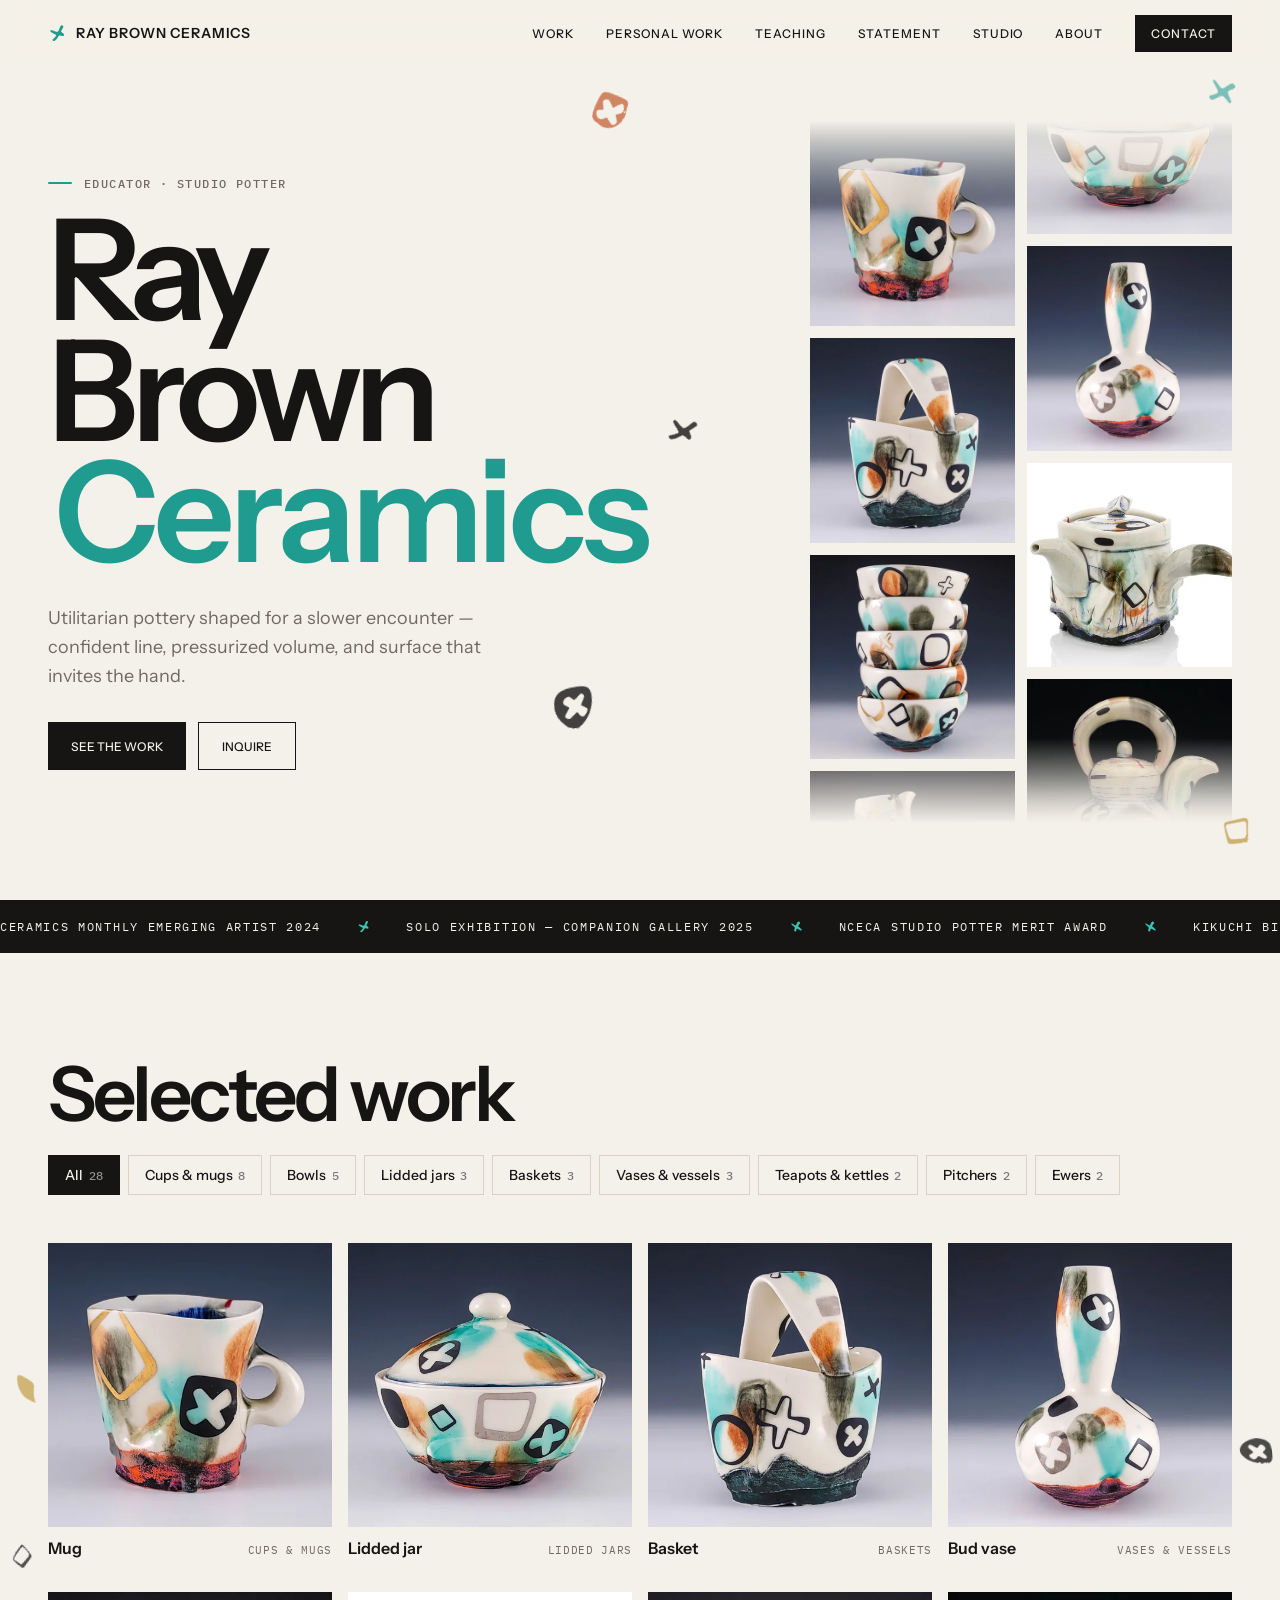
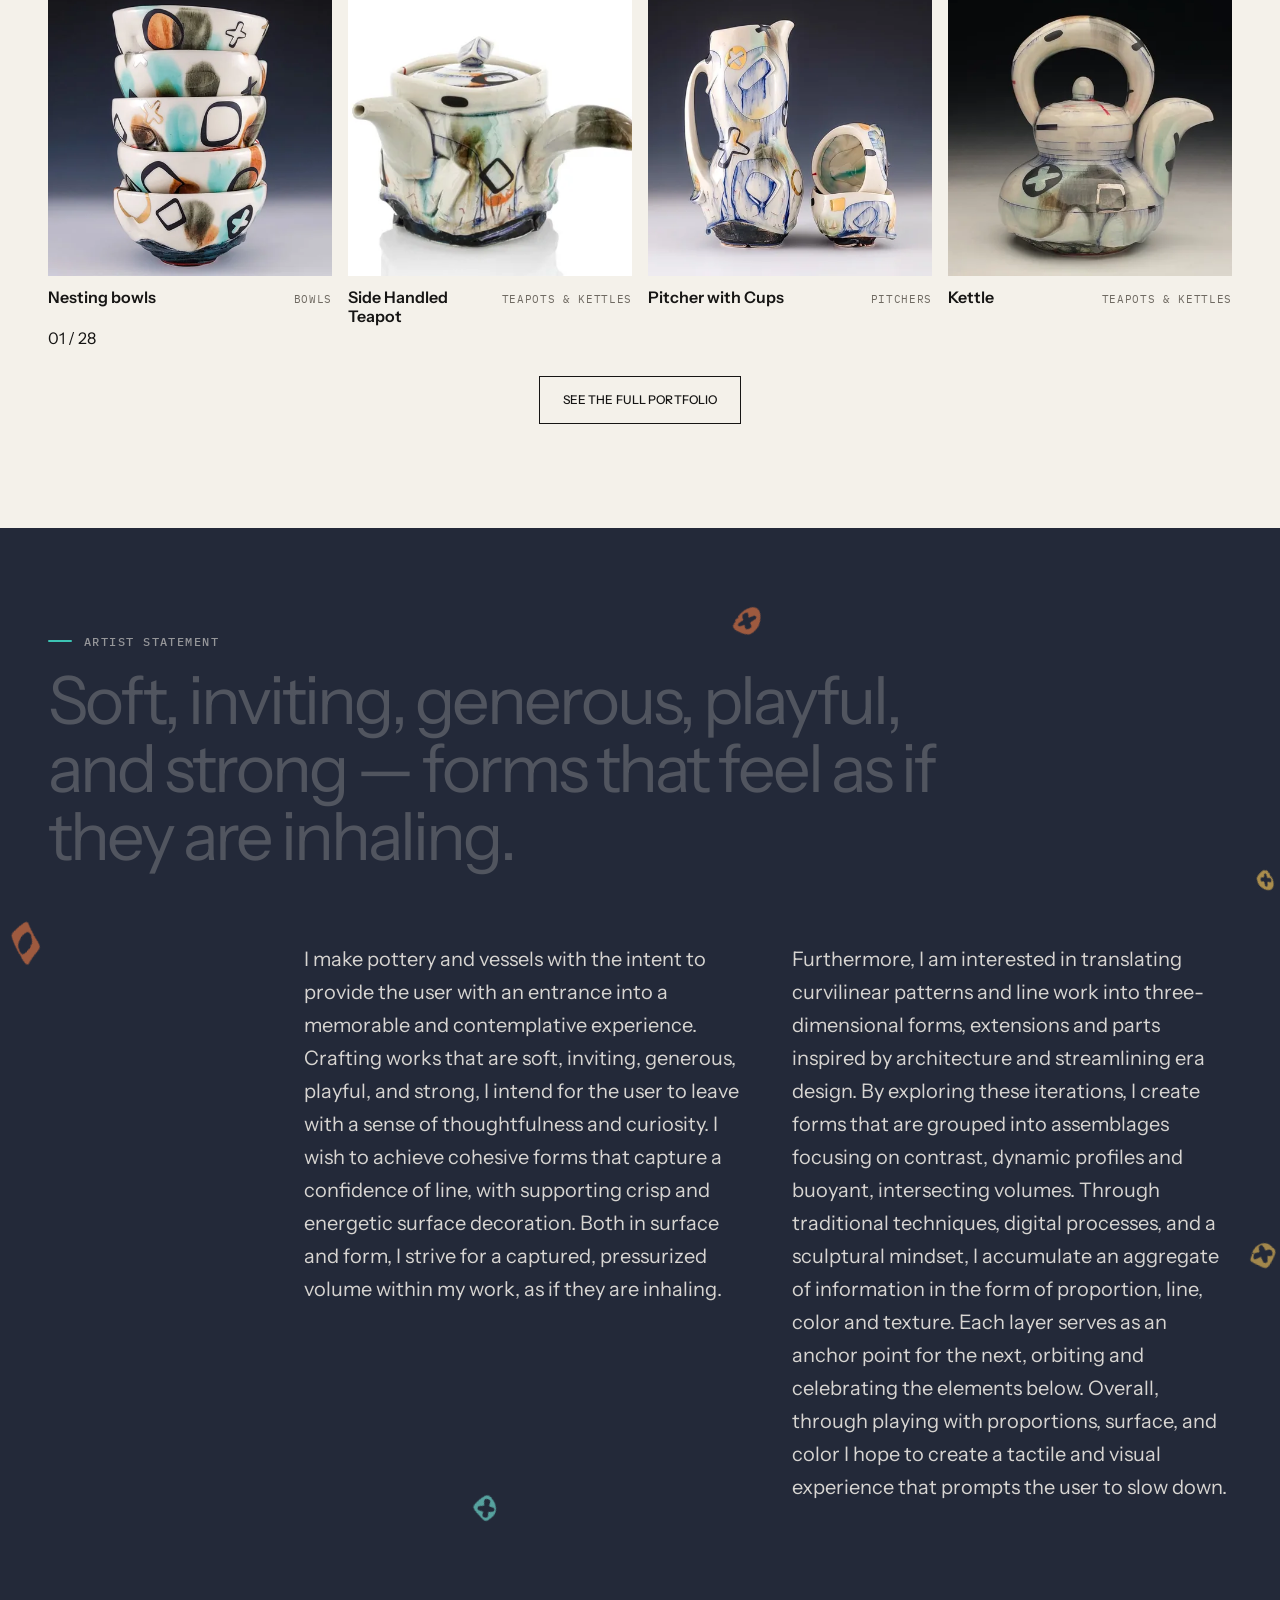
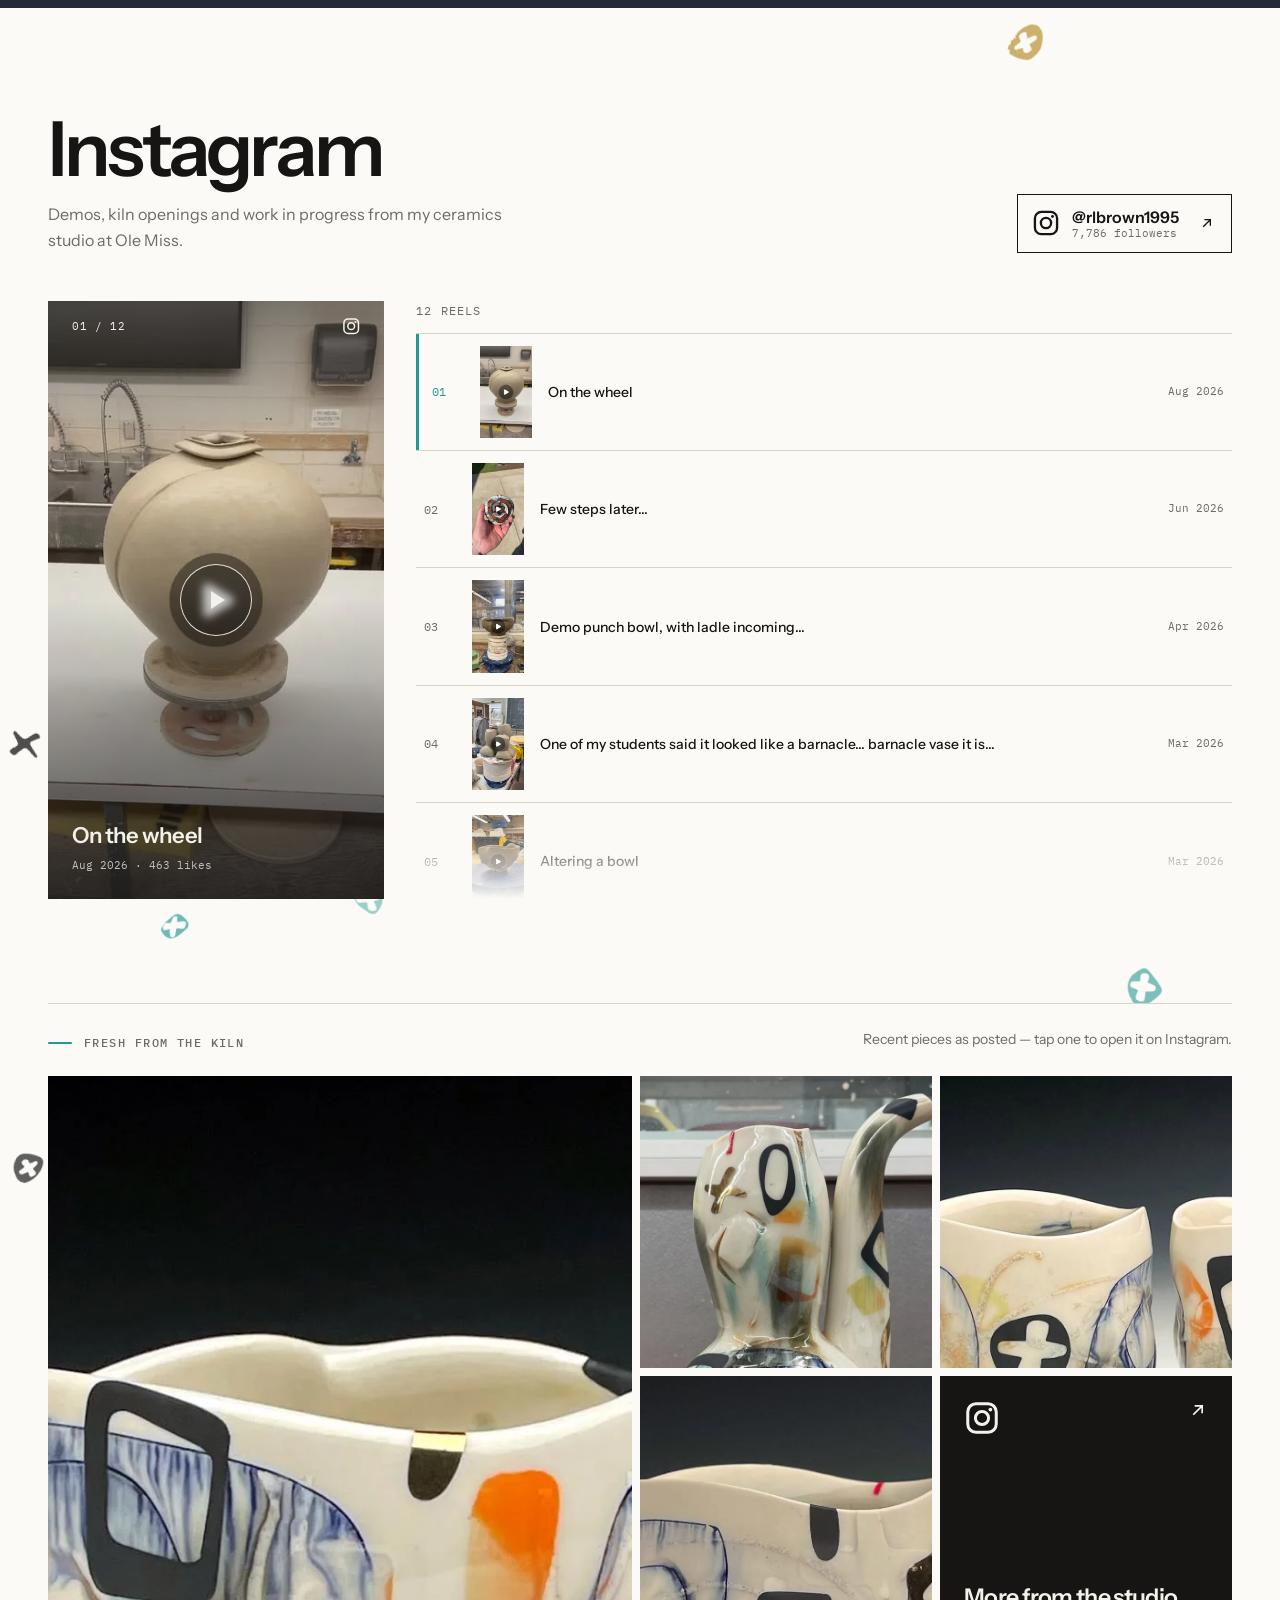
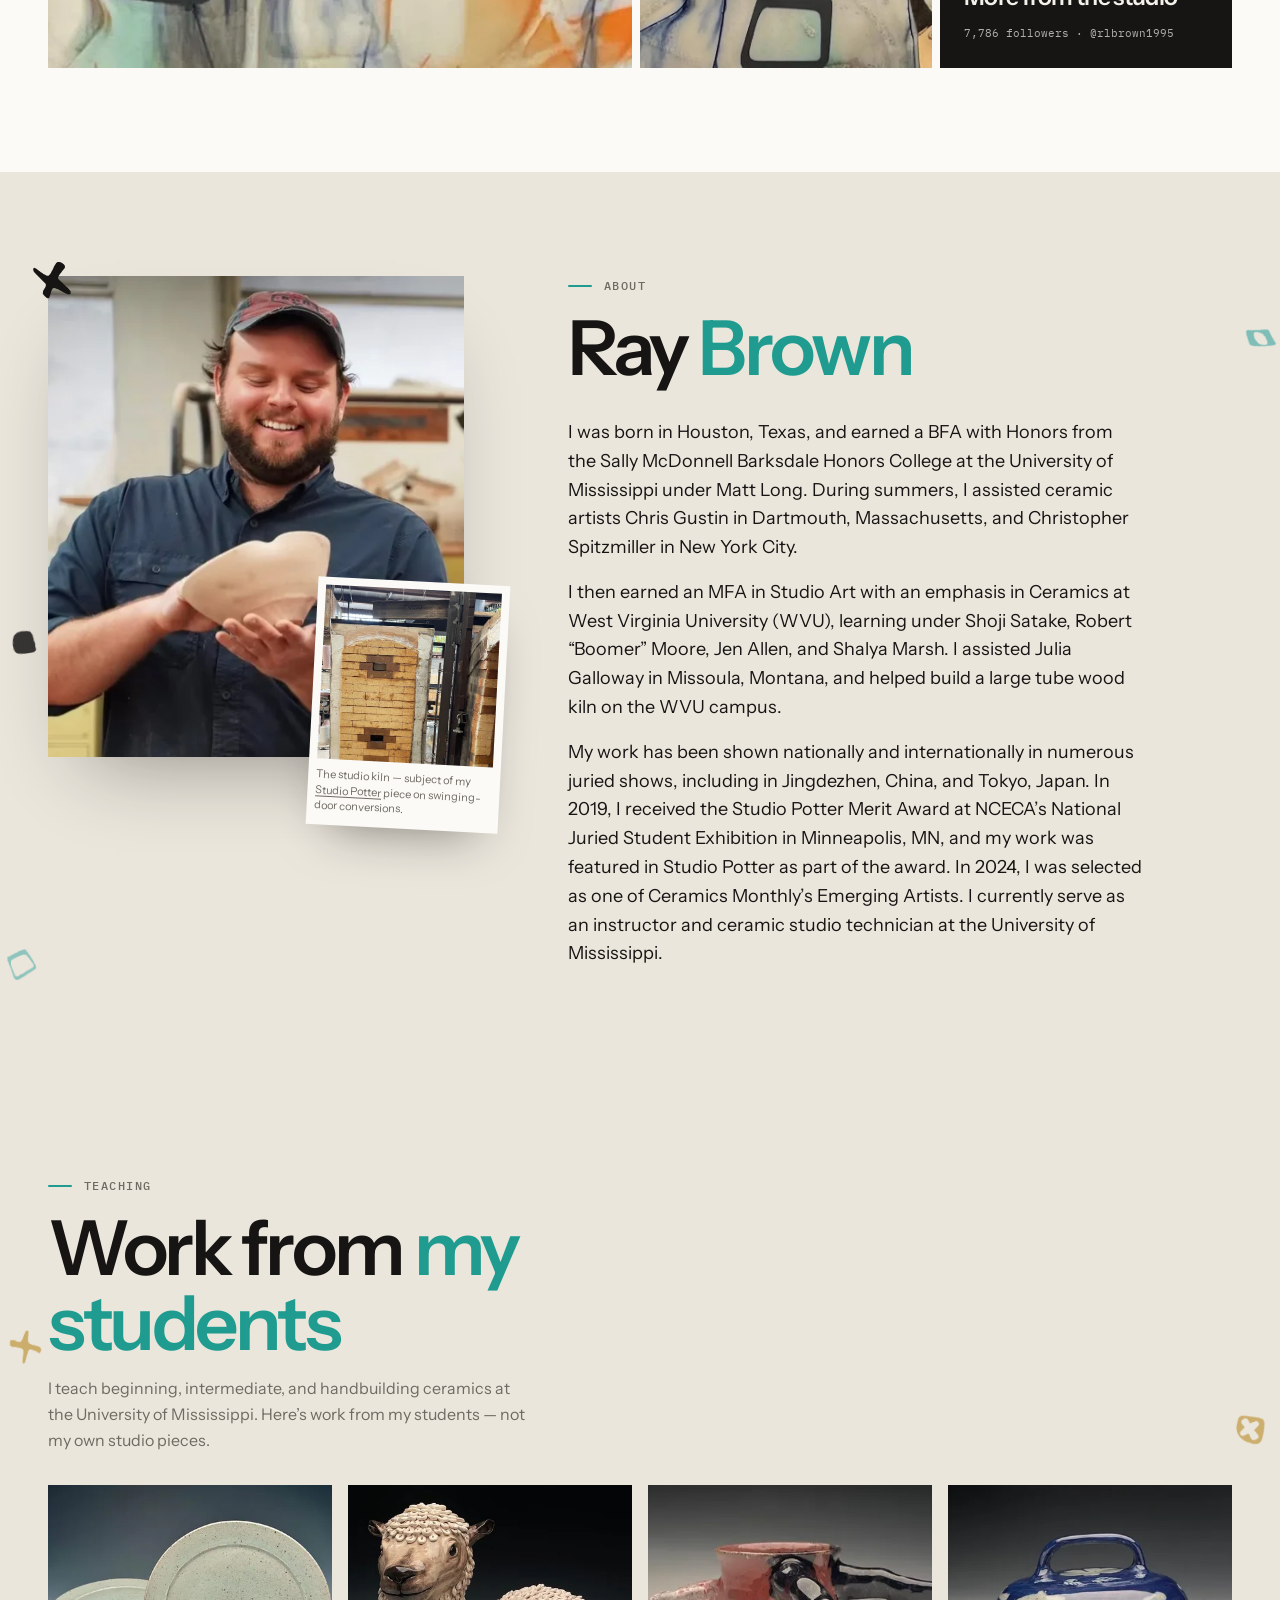
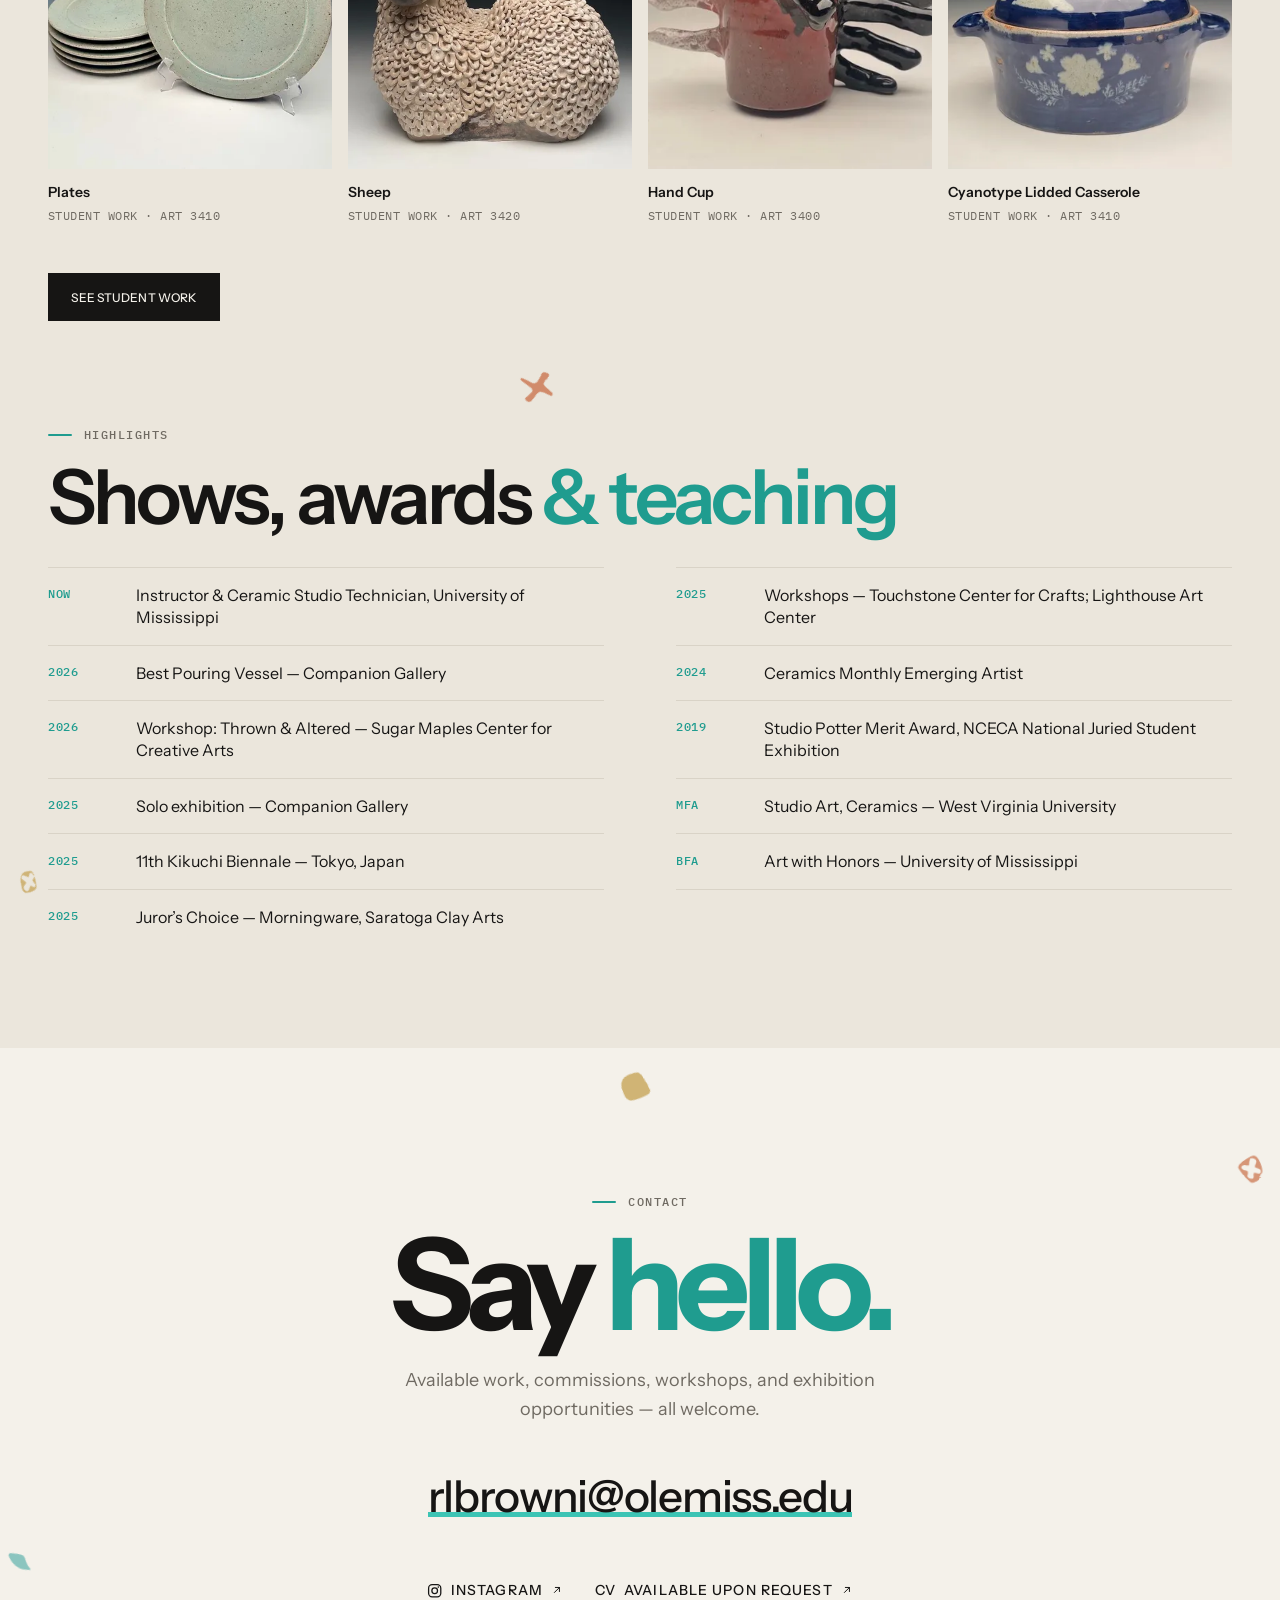
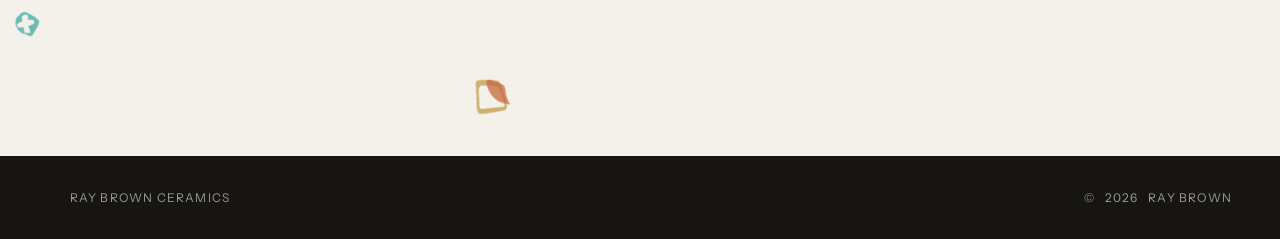
==== index.html @ 6e17afef "About: updated bio from Ray (first person)" ====
<!DOCTYPE html>
<html lang="en">
  <head>
    <meta charset="utf-8" />
    <meta name="viewport" content="width=device-width, initial-scale=1" />
    <title>Ray Brown Ceramics</title>
    <meta
      name="description"
      content="Utilitarian pottery from my studio — soft, inviting forms with confident line and energetic surface."
    />
    <link rel="canonical" href="https://www.raybrownceramics.com/" />
    <link rel="icon" href="favicon.ico" sizes="48x48" />
    <link rel="icon" href="assets/icons/favicon.svg" type="image/svg+xml" />
    <link rel="apple-touch-icon" href="assets/icons/apple-touch-icon.png" />
    <link rel="manifest" href="site.webmanifest" />
    <meta name="theme-color" content="#f4f1ea" />

    <!-- Link previews (iMessage, Slack, Facebook, LinkedIn, X) need absolute URLs. -->
    <meta property="og:type" content="website" />
    <meta property="og:site_name" content="Ray Brown Ceramics" />
    <meta property="og:title" content="Ray Brown Ceramics" />
    <meta
      property="og:description"
      content="Utilitarian pottery from my studio — confident line, pressurized volume, surface that invites the hand."
    />
    <meta property="og:url" content="https://www.raybrownceramics.com/" />
    <meta property="og:image" content="https://www.raybrownceramics.com/assets/social/og-image.jpg" />
    <meta property="og:image:width" content="1200" />
    <meta property="og:image:height" content="630" />
    <meta property="og:image:alt" content="In my studio beside three of my pots: a mug, a lidded jar and a bud vase" />
    <meta name="twitter:card" content="summary_large_image" />
    <meta name="twitter:image" content="https://www.raybrownceramics.com/assets/social/og-image.jpg" />
    <link rel="preconnect" href="https://fonts.googleapis.com" />
    <link rel="preconnect" href="https://fonts.gstatic.com" crossorigin />
    <link
      href="https://fonts.googleapis.com/css2?family=Instrument+Sans:wght@400;500;600;700&family=IBM+Plex+Mono:wght@400;500&display=swap"
      rel="stylesheet"
    />
    <script>
      // Hold the hero entrance until Instrument Sans is ready (max 1.2s), so the title
      // animates in once in its real font instead of swapping fonts mid-animation.
      (function () {
        var root = document.documentElement;
        root.classList.add("fonts-pending");
        var done = function () { root.classList.remove("fonts-pending"); };
        if (document.fonts && document.fonts.ready) document.fonts.ready.then(done);
        setTimeout(done, 1200);
      })();
    </script>
    <link rel="stylesheet" href="css/tokens.css" />
    <link rel="stylesheet" href="css/base.css" />
    <link rel="stylesheet" href="css/layout.css" />
    <link rel="stylesheet" href="css/hero.css" />
    <link rel="stylesheet" href="css/work.css" />
    <link rel="stylesheet" href="css/sections.css" />
    <link rel="stylesheet" href="css/studio.css" />
    <link rel="stylesheet" href="css/teaching.css" />
    <link rel="stylesheet" href="css/motion.css" />
    <link rel="stylesheet" href="css/mobile.css" />
  </head>
  <body>

    <svg width="0" height="0" class="sr-only" aria-hidden="true">
      <symbol id="icon-arrow-ne" viewBox="0 0 24 24">
        <path d="M7 17 17 7M9 7h8v8" fill="none" stroke="currentColor" stroke-width="2" stroke-linecap="square" />
      </symbol>
      <symbol id="icon-arrow-left" viewBox="0 0 24 24">
        <path d="M19 12H5m6-6-6 6 6 6" fill="none" stroke="currentColor" stroke-width="2" stroke-linecap="square" />
      </symbol>
      <symbol id="icon-arrow-right" viewBox="0 0 24 24">
        <path d="M5 12h14m-6-6 6 6-6 6" fill="none" stroke="currentColor" stroke-width="2" stroke-linecap="square" />
      </symbol>
      <symbol id="icon-close" viewBox="0 0 24 24">
        <path d="m6 6 12 12M18 6 6 18" fill="none" stroke="currentColor" stroke-width="2" stroke-linecap="square" />
      </symbol>
      <symbol id="ig-glyph" viewBox="0 0 24 24">
        <rect x="2.5" y="2.5" width="19" height="19" rx="5.5" fill="none" stroke="currentColor" stroke-width="2" />
        <circle cx="12" cy="12" r="4.4" fill="none" stroke="currentColor" stroke-width="2" />
        <circle cx="17.6" cy="6.4" r="1.25" fill="currentColor" />
      </symbol>
    </svg>

    <header class="site-header">
      <a class="brand" href="#top">
        <svg class="mark" aria-hidden="true"><use href="assets/marks/marks.svg#rb-cross-1" /></svg>
        Ray Brown Ceramics
      </a>
      <button
        class="nav-toggle"
        type="button"
        aria-expanded="false"
        aria-controls="site-nav"
        aria-label="Open menu"
      >
        <span class="nav-toggle-bars" aria-hidden="true"></span>
      </button>
      <nav class="site-nav" id="site-nav" aria-label="Primary">
        <a href="#work">Work</a>
        <a href="personal-work.html">Personal Work</a>
        <a href="student-work.html">Teaching</a>
        <a href="#statement">Statement</a>
        <a href="#studio">Studio</a>
        <a href="#about">About</a>
        <a class="nav-cta" href="#contact">Contact</a>
      </nav>
    </header>

    <main id="top">
      <section class="hero has-field" aria-label="Introduction">
        <div class="hero-marks" aria-hidden="true">
          <svg class="mark" style="color: var(--glaze-orange); --x: 46%; --y: 10%; --r: 14deg; --s: 2.6rem; --d: 0.5"><use href="assets/marks/marks.svg#rb-badge-3" /></svg>
          <svg class="mark" style="color: var(--color-ink); --x: 43%; --y: 76%; --r: -10deg; --s: 3rem; --d: 0.35"><use href="assets/marks/marks.svg#rb-badge-1" /></svg>
          <svg class="mark" style="color: var(--glaze-teal); --x: 94%; --y: 8%; --r: -18deg; --s: 2.4rem; --d: 0.6"><use href="assets/marks/marks.svg#rb-cross-3" /></svg>
          <svg class="mark" style="color: var(--glaze-gold); --x: 95%; --y: 90%; --r: 22deg; --s: 2.6rem; --d: 0.3"><use href="assets/marks/marks.svg#rb-open-square-2" /></svg>
          <svg class="mark" style="color: var(--color-ink); --x: 52%; --y: 46%; --r: 30deg; --s: 2rem; --d: 0.45"><use href="assets/marks/marks.svg#rb-cross-1" /></svg>
        </div>

        <div class="hero-inner">
          <div class="hero-copy">
            <p class="kicker hero-kicker">Educator &middot; Studio potter</p>
            <h1 class="hero-title">
              <span class="hero-title-line"><span>Ray Brown</span></span>
              <span class="hero-title-line"><em>Ceramics</em></span>
            </h1>
            <p class="hero-lede">
              Utilitarian pottery shaped for a slower encounter — confident line,
              pressurized volume, and surface that invites the hand.
            </p>
            <div class="hero-actions">
              <a class="btn btn-solid" href="#work">See the work</a>
              <a class="btn btn-line" href="#contact">Inquire</a>
            </div>
          </div>

          <div class="hero-wall" aria-label="Selected pieces" data-hero-wall>
            <div class="hero-col"><div class="hero-col-track"></div></div>
            <div class="hero-col hero-col--reverse"><div class="hero-col-track"></div></div>
          </div>
        </div>
      </section>

      <div class="ticker" aria-hidden="true">
        <div class="ticker-track">
          <span>Ceramics Monthly Emerging Artist 2024</span>
          <svg class="mark"><use href="assets/marks/marks.svg#rb-cross-1" /></svg>
          <span>Solo exhibition — Companion Gallery 2025</span>
          <svg class="mark"><use href="assets/marks/marks.svg#rb-cross-2" /></svg>
          <span>NCECA Studio Potter Merit Award</span>
          <svg class="mark"><use href="assets/marks/marks.svg#rb-cross-2" /></svg>
          <span>Kikuchi Biennale, Tokyo</span>
          <svg class="mark"><use href="assets/marks/marks.svg#rb-open-square-1" /></svg>
          <span>University of Mississippi</span>
          <svg class="mark"><use href="assets/marks/marks.svg#rb-cross-1" /></svg>
        </div>
      </div>

      <section class="section work" id="work" data-marks="8">
        <div class="section-inner">
          <div class="section-head">
            <div>
              <h2 class="section-title reveal">Selected work</h2>
            </div>
            <div class="filters reveal" role="group" aria-label="Filter work by form" data-filters></div>
          </div>
          <ul class="work-grid" data-work-grid></ul>
          <div class="work-progress" aria-hidden="true">
            <span class="work-progress-count" data-work-count>01 / 21</span>
            <span class="work-progress-bar"><span data-work-bar></span></span>
          </div>
          <div class="work-more">
            <button class="btn btn-line" type="button" data-work-more>Show all work</button>
          </div>
          <p class="work-portfolio-cta reveal">
            <a class="btn btn-line" href="personal-work.html">See the full portfolio</a>
          </p>
        </div>
      </section>

      <section class="section statement" id="statement" data-marks="7" data-marks-tone="dark">
        <div class="section-inner">
          <p class="kicker reveal">Artist statement</p>
          <blockquote class="statement-quote reveal">
            <p>
              Soft, inviting, generous, playful, and strong — forms that feel as if they
              are <em>inhaling.</em>
            </p>
          </blockquote>
          <div class="statement-body reveal">
            <p>
              I make pottery and vessels with the intent to provide the user with an
              entrance into a memorable and contemplative experience. Crafting works that
              are soft, inviting, generous, playful, and strong, I intend for the user to
              leave with a sense of thoughtfulness and curiosity. I wish to achieve
              cohesive forms that capture a confidence of line, with supporting crisp and
              energetic surface decoration. Both in surface and form, I strive for a
              captured, pressurized volume within my work, as if they are inhaling.
            </p>
            <p>
              Furthermore, I am interested in translating curvilinear patterns and line
              work into three-dimensional forms, extensions and parts inspired by
              architecture and streamlining era design. By exploring these iterations, I
              create forms that are grouped into assemblages focusing on contrast, dynamic
              profiles and buoyant, intersecting volumes. Through traditional techniques,
              digital processes, and a sculptural mindset, I accumulate an aggregate of
              information in the form of proportion, line, color and texture. Each layer
              serves as an anchor point for the next, orbiting and celebrating the
              elements below. Overall, through playing with proportions, surface, and
              color I hope to create a tactile and visual experience that prompts the user
              to slow down.
            </p>
          </div>
        </div>
      </section>

      <section class="section studio" id="studio" data-marks="6">
        <div class="section-inner">
          <div class="section-head">
            <div>
              <h2 class="section-title reveal">Instagram</h2>
              <p class="section-lede reveal">
                Demos, kiln openings and work in progress from my ceramics studio at
                Ole Miss.
              </p>
            </div>
            <a
              class="ig-follow reveal"
              href="https://www.instagram.com/rlbrown1995/"
              target="_blank"
              rel="noopener noreferrer"
            >
              <svg class="ig-glyph" aria-hidden="true"><use href="#ig-glyph" /></svg>
              <span class="ig-follow-text">
                <strong>@rlbrown1995</strong>
                <span data-ig-followers>Follow on Instagram</span>
              </span>
              <span class="ig-follow-arrow"><svg class="icon" aria-hidden="true"><use href="#icon-arrow-ne" /></svg></span>
            </a>
          </div>

          <div class="reels reveal" data-reels>
            <button class="reel-feature" type="button" data-reel-feature></button>
            <div class="reel-list-wrap">
              <p class="reel-list-label"><span data-reel-count></span> reels</p>
              <ol class="reel-list" data-reel-list></ol>
            </div>
          </div>
        </div>
      </section>

      <section class="section kiln-page" id="kiln" aria-label="Fresh from the kiln" data-marks="3">
        <div class="section-inner">
          <div class="kiln">
            <div class="kiln-head">
              <p class="kicker reveal">Fresh from the kiln</p>
              <p class="kiln-note reveal">Recent pieces as posted — tap one to open it on Instagram.</p>
            </div>
            <div class="kiln-mosaic reveal" data-kiln></div>
          </div>
        </div>
      </section>

      <section class="section about" id="about" data-marks="5">
        <div class="section-inner about-grid">
          <div class="about-media reveal">
            <figure class="about-portrait">
              <img
                src="assets/img/ray-portrait-800.webp"
                srcset="assets/img/ray-portrait-480.webp 480w, assets/img/ray-portrait-800.webp 800w, assets/img/ray-portrait-941.webp 941w"
                sizes="(min-width: 960px) 26rem, 90vw"
                width="941"
                height="1088"
                alt="Me smiling in the studio, holding a freshly thrown bowl"
                loading="lazy"
              />
            </figure>
            <figure class="about-inset">
              <img
                src="assets/img/studio-kiln-480.webp"
                srcset="assets/img/studio-kiln-480.webp 480w, assets/img/studio-kiln-800.webp 800w"
                sizes="12rem"
                width="850"
                height="842"
                alt="Hard-brick kiln in the university studio"
                loading="lazy"
              />
              <figcaption>The studio kiln — subject of my <a href="https://studiopotter.org/node/1950" target="_blank" rel="noopener noreferrer">Studio Potter</a> piece on swinging-door conversions.</figcaption>
            </figure>
            <svg class="mark mark--ink about-mark" aria-hidden="true"><use href="assets/marks/marks.svg#rb-cross-2" /></svg>
          </div>
          <div class="about-body">
            <p class="kicker reveal">About</p>
            <h2 class="section-title reveal">Ray <em>Brown</em></h2>
            <div class="about-bio reveal">
              <p>
                I was born in Houston, Texas, and earned a BFA with Honors from the Sally
                McDonnell Barksdale Honors College at the University of Mississippi under
                Matt Long. During summers, I assisted ceramic artists Chris Gustin in
                Dartmouth, Massachusetts, and Christopher Spitzmiller in New York City.
              </p>
              <p>
                I then earned an MFA in Studio Art with an emphasis in Ceramics at West
                Virginia University (WVU), learning under Shoji Satake, Robert &ldquo;Boomer&rdquo;
                Moore, Jen Allen, and Shalya Marsh. I assisted Julia Galloway in Missoula,
                Montana, and helped build a large tube wood kiln on the WVU campus.
              </p>
              <p>
                My work has been shown nationally and internationally in numerous juried
                shows, including in Jingdezhen, China, and Tokyo, Japan. In 2019, I received
                the Studio Potter Merit Award at NCECA&rsquo;s National Juried Student
                Exhibition in Minneapolis, MN, and my work was featured in Studio Potter as
                part of the award. In 2024, I was selected as one of Ceramics Monthly&rsquo;s
                Emerging Artists. I currently serve as an instructor and ceramic studio
                technician at the University of Mississippi.
              </p>
            </div>
          </div>
        </div>
      </section>

      <section class="section teaching-preview" id="teaching" aria-label="Teaching — student work from my classes" data-marks="4">
        <div class="section-inner">
          <div class="teaching-preview-head reveal">
            <p class="kicker">Teaching</p>
            <h2 class="section-title">Work from <em>my students</em></h2>
            <p class="section-lede">
              I teach beginning, intermediate, and handbuilding ceramics at the University
              of Mississippi. Here’s work from my students — not my own studio pieces.
            </p>
          </div>
          <ul class="teaching-strip" data-teaching-strip></ul>
          <p class="teaching-preview-cta reveal">
            <a class="btn btn-solid" href="student-work.html">See student work</a>
          </p>
        </div>
      </section>

      <section class="section highlights" id="highlights" aria-label="Highlights" data-marks="4">
        <div class="section-inner">
          <p class="kicker reveal">Highlights</p>
          <h2 class="section-title reveal">Shows, awards <em>&amp; teaching</em></h2>
          <ol class="cv reveal" aria-label="Selected highlights">
            <li><span class="cv-year">Now</span><span>Instructor &amp; Ceramic Studio Technician, University of Mississippi</span></li>
            <li><span class="cv-year">2026</span><span>Best Pouring Vessel — Companion Gallery</span></li>
            <li><span class="cv-year">2026</span><span>Workshop: Thrown &amp; Altered — Sugar Maples Center for Creative Arts</span></li>
            <li><span class="cv-year">2025</span><span>Solo exhibition — Companion Gallery</span></li>
            <li><span class="cv-year">2025</span><span>11th Kikuchi Biennale — Tokyo, Japan</span></li>
            <li><span class="cv-year">2025</span><span>Juror&rsquo;s Choice — Morningware, Saratoga Clay Arts</span></li>
            <li><span class="cv-year">2025</span><span>Workshops — Touchstone Center for Crafts; Lighthouse Art Center</span></li>
            <li><span class="cv-year">2024</span><span>Ceramics Monthly Emerging Artist</span></li>
            <li><span class="cv-year">2019</span><span>Studio Potter Merit Award, NCECA National Juried Student Exhibition</span></li>
            <li><span class="cv-year">MFA</span><span>Studio Art, Ceramics — West Virginia University</span></li>
            <li><span class="cv-year">BFA</span><span>Art with Honors — University of Mississippi</span></li>
          </ol>
        </div>
      </section>

      <section class="section contact" id="contact" data-marks="8">
        <div class="section-inner">
          <p class="kicker reveal">Contact</p>
          <h2 class="contact-title reveal">Say <em>hello.</em></h2>
          <p class="contact-copy reveal">
            Available work, commissions, workshops, and exhibition opportunities —
            all welcome.
          </p>
          <a class="contact-email reveal" href="mailto:rlbrowni@olemiss.edu">rlbrowni@olemiss.edu</a>
          <div class="contact-links reveal">
            <a href="https://www.instagram.com/rlbrown1995/" target="_blank" rel="noopener noreferrer"><svg class="ig-glyph" aria-hidden="true"><use href="#ig-glyph" /></svg>Instagram<svg class="icon" aria-hidden="true"><use href="#icon-arrow-ne" /></svg></a>
            <a class="contact-link" href="mailto:rlbrowni@olemiss.edu?subject=CV%20request"><span>CV</span> Available upon request<svg class="icon" aria-hidden="true"><use href="#icon-arrow-ne" /></svg></a>
          </div>
        </div>
      </section>
    </main>
    <footer class="site-footer">
      <p>
        <svg class="mark mark--teal" aria-hidden="true"><use href="assets/marks/marks.svg#rb-cross-1" /></svg>
        Ray Brown Ceramics
      </p>
      <p>&copy; <span id="year"></span> Ray Brown</p>
    </footer>

    <dialog class="lightbox" data-lightbox aria-label="Piece detail">
      <div class="lightbox-frame">
        <div class="lightbox-media" data-lightbox-media>
          <img data-lightbox-img alt="" />
          <button class="lightbox-btn lightbox-prev" type="button" data-lightbox-prev aria-label="Previous piece"><svg class="icon" aria-hidden="true"><use href="#icon-arrow-left" /></svg></button>
          <button class="lightbox-btn lightbox-next" type="button" data-lightbox-next aria-label="Next piece"><svg class="icon" aria-hidden="true"><use href="#icon-arrow-right" /></svg></button>
        </div>
        <div class="lightbox-info">
          <p class="kicker" data-lightbox-count></p>
          <h3 class="lightbox-title" data-lightbox-title></h3>
          <p class="lightbox-note" data-lightbox-note></p>
          <a class="btn btn-line" data-lightbox-inquire href="#">Inquire about this piece</a>
        </div>
        <button class="lightbox-btn lightbox-close" type="button" data-lightbox-close aria-label="Close"><svg class="icon" aria-hidden="true"><use href="#icon-close" /></svg></button>
      </div>
    </dialog>

    <dialog class="lightbox reel-dialog" data-reel-dialog aria-label="Instagram reel">
      <div class="reel-dialog-body" data-reel-body></div>
      <button class="lightbox-btn lightbox-close" type="button" data-reel-close aria-label="Close"><svg class="icon" aria-hidden="true"><use href="#icon-close" /></svg></button>
    </dialog>

    <script>
      document.getElementById("year").textContent = String(new Date().getFullYear());
    </script>
    <script type="module" src="js/main.js"></script>
  </body>
</html>
---- css/tokens.css ----
:root {
  /* Porcelain ground + glaze accents sampled from the work */
  --color-cream: #f4f1ea;
  --color-cream-deep: #ebe6dc;
  --color-paper: #fbfaf7;
  --color-stone: #d9d3c7;
  --color-ink: #161514;
  --color-muted: #6f6a62;
  --color-navy: #232939;
  --color-navy-deep: #191d29;
  --color-teal: #1f9c8f;
  --color-teal-bright: #3cc4b4;
  --color-orange: #e0743a;
  --color-ochre: #e3b23c;
  --color-gold: #b8913a;
  --color-accent: var(--color-teal);

  /* Glaze colours sampled from the traced marks */
  --glaze-black: #27252c;
  --glaze-gold: #c4a050;
  --glaze-teal: #5db2ac;
  --glaze-orange: #c76a41;

  /* Studio backdrop from the product photography */
  --backdrop: linear-gradient(180deg, #232939 0%, #5c6277 45%, #a8aab9 72%, #d6d4df 100%);

  --font-sans: "Instrument Sans", "Helvetica Neue", Arial, sans-serif;
  --font-serif: var(--font-sans);
  --font-mono: "IBM Plex Mono", ui-monospace, Menlo, monospace;

  --space-1: 0.25rem;
  --space-2: 0.5rem;
  --space-3: 0.75rem;
  --space-4: 1rem;
  --space-5: 1.5rem;
  --space-6: 2rem;
  --space-7: 3rem;
  --space-8: 4.5rem;
  --space-9: 6.5rem;
  --space-10: 9rem;

  --text-xs: 0.75rem;
  --text-sm: 0.875rem;
  --text-base: 1rem;
  --text-md: 1.125rem;
  --text-lg: 1.375rem;
  --text-xl: clamp(1.6rem, 3vw, 2.1rem);
  --text-2xl: clamp(2.6rem, 6.5vw, 4.75rem);
  --text-hero: clamp(3.6rem, 11vw, 9.5rem);

  --gutter: clamp(1rem, 4vw, 3rem);
  --nav-height: 3.5rem;
  --content-max: 82rem;
  --measure: 36rem;
  --radius: 0px;
  --ease-out: cubic-bezier(0.16, 1, 0.3, 1);
  --duration: 900ms;
}

@media (min-width: 768px) {
  :root {
    --nav-height: 4.25rem;
  }
}
---- css/base.css ----
*,
*::before,
*::after {
  box-sizing: border-box;
}

/* Beat component display rules (e.g. .btn { display: flex }) */
[hidden] {
  display: none !important;
}

html {
  scroll-behavior: smooth;
  scroll-padding-top: var(--nav-height);
  -webkit-text-size-adjust: 100%;
}

@media (prefers-reduced-motion: reduce) {
  html {
    scroll-behavior: auto;
  }
}

body {
  margin: 0;
  min-height: 100vh;
  font-family: var(--font-sans);
  font-size: var(--text-base);
  line-height: 1.6;
  color: var(--color-ink);
  background: var(--color-cream);
  text-rendering: optimizeLegibility;
  -webkit-font-smoothing: antialiased;
  overflow-x: hidden;
}

img {
  display: block;
  max-width: 100%;
  height: auto;
}

a {
  color: inherit;
  text-decoration-thickness: 1px;
  text-underline-offset: 0.22em;
}

button {
  font: inherit;
  color: inherit;
  background: none;
  border: none;
  cursor: pointer;
  padding: 0;
}

h1,
h2,
h3,
p,
blockquote,
figure {
  margin: 0;
  font-weight: 400;
}

em {
  font-style: normal;
}

::selection {
  background: var(--color-teal-bright);
  color: var(--color-ink);
}

:focus-visible {
  outline: 2px solid var(--color-teal);
  outline-offset: 3px;
}

.sr-only {
  position: absolute;
  width: 1px;
  height: 1px;
  padding: 0;
  margin: -1px;
  overflow: hidden;
  clip: rect(0, 0, 0, 0);
  white-space: nowrap;
  border: 0;
}

/* Marks traced from Ray's own underglaze decoration (assets/marks/marks.svg) */
.mark {
  width: 1em;
  height: 1em;
  fill: currentColor;
  flex-shrink: 0;
  overflow: visible;
}

/* Stamp-in: a mark presses in from slightly larger and wipes on like a brush pass */
.mark[data-draw] {
  opacity: 0;
  scale: 1.35;
  clip-path: inset(0 100% 0 0);
  transition:
    opacity 500ms ease var(--draw-delay, 0ms),
    scale 900ms cubic-bezier(0.19, 1, 0.22, 1) var(--draw-delay, 0ms),
    clip-path 800ms cubic-bezier(0.77, 0, 0.18, 1) var(--draw-delay, 0ms);
}

.mark[data-draw].is-drawn {
  opacity: var(--o, 1);
  scale: 1;
  clip-path: inset(-10% -10% -10% -10%);
}

/* Slow drift once stamped — separate `translate` so it never fights transform */
.mark.is-floating {
  animation: mark-float var(--float-dur, 9s) ease-in-out var(--float-delay, 0s) infinite alternate;
}

@keyframes mark-float {
  from { translate: 0 0; }
  to { translate: 0 -10px; }
}

@media (prefers-reduced-motion: reduce) {
  .mark[data-draw] {
    opacity: var(--o, 1);
    scale: 1;
    clip-path: none;
    transition: none;
  }

  .mark.is-floating {
    animation: none;
  }
}

.mark--teal { color: var(--color-teal-bright); }
.mark--orange { color: var(--color-orange); }
.mark--gold { color: var(--color-ochre); }
.mark--ink { color: var(--color-ink); }
.mark--cream { color: var(--color-cream); }
.mark--red { color: #d8392b; }
.mark--navy { color: var(--color-navy); }

/* Scattered mark fields — generated by js/marks.js, kept to the margins */
.mark-field {
  position: absolute;
  inset: 0;
  z-index: 0;
  pointer-events: none;
  overflow: hidden;
}

.mark-field {
  /* free space beside the content column, and the section's own padding */
  --lane: max(var(--gutter), (100% - var(--content-max)) / 2);
  --pad: var(--field-pad, var(--space-9));
}

.mark-field .mark {
  position: absolute;
  width: var(--s);
  height: var(--s);
  opacity: var(--o, 1);
  transform: translate3d(0, calc(var(--shift, 0px) * var(--d)), 0) rotate(calc(var(--r) + var(--spin, 0deg) * var(--d)));
}

.mark-field .mark[data-zone="left"],
.mark-field .mark[data-zone="right"] {
  top: calc(var(--pad) + (100% - 2 * var(--pad)) * var(--gy));
}

.mark-field .mark[data-zone="left"] { left: max(0px, (var(--lane) - var(--s)) * var(--gx)); }
.mark-field .mark[data-zone="right"] { right: max(0px, (var(--lane) - var(--s)) * var(--gx)); }

.mark-field .mark[data-zone="top"],
.mark-field .mark[data-zone="bottom"] {
  left: calc(var(--lane) + (100% - 2 * var(--lane) - var(--s)) * var(--gx));
}

.mark-field .mark[data-zone="top"] { top: calc(0.75rem + (var(--pad) - var(--s) - 1.5rem) * var(--gy)); }
.mark-field .mark[data-zone="bottom"] { bottom: calc(0.75rem + (var(--pad) - var(--s) - 1.5rem) * var(--gy)); }

/* Phones: positions are computed by layoutMarks() so they never touch content */
.mark-field .mark[data-zone="free"] {
  width: calc(var(--s) * 0.8);
  height: calc(var(--s) * 0.8);
}


.mark[hidden] {
  display: none;
}



.has-field {
  position: relative;
  isolation: isolate;
}

.has-field > .section-inner,
.has-field > .hero-inner {
  position: relative;
  z-index: 1;
}

/* Drawn UI icons (arrows, close) — never emoji */
.icon {
  width: 1em;
  height: 1em;
  flex-shrink: 0;
  vertical-align: -0.125em;
}
---- css/layout.css ----
.site-header {
  position: fixed;
  inset: 0 0 auto;
  z-index: 40;
  height: var(--nav-height);
  display: flex;
  align-items: center;
  justify-content: space-between;
  padding: 0 var(--gutter);
  background: color-mix(in srgb, var(--color-cream) 82%, transparent);
  backdrop-filter: blur(14px) saturate(1.2);
  -webkit-backdrop-filter: blur(14px) saturate(1.2);
  border-bottom: 1px solid transparent;
  transition: border-color 400ms ease;
}

.site-header.is-scrolled {
  border-bottom-color: var(--color-stone);
}

.brand {
  display: inline-flex;
  align-items: center;
  gap: 0.6rem;
  font-size: var(--text-sm);
  font-weight: 600;
  letter-spacing: 0.06em;
  text-transform: uppercase;
  text-decoration: none;
}

.brand .mark {
  font-size: 1.15rem;
  color: var(--color-teal);
  transition: transform 600ms var(--ease-out);
}

.brand:hover .mark {
  transform: rotate(90deg);
}

.nav-toggle {
  width: 44px;
  height: 44px;
  display: inline-flex;
  align-items: center;
  justify-content: center;
  margin-right: -0.5rem;
}

.nav-toggle-bars {
  position: relative;
  width: 1.2rem;
  height: 1.5px;
  background: var(--color-ink);
}

.nav-toggle-bars::before,
.nav-toggle-bars::after {
  content: "";
  position: absolute;
  left: 0;
  width: 100%;
  height: 1.5px;
  background: var(--color-ink);
  transition: transform 250ms var(--ease-out);
}

.nav-toggle-bars::before { top: -6px; }
.nav-toggle-bars::after { top: 6px; }

.nav-toggle[aria-expanded="true"] .nav-toggle-bars { background: transparent; }
.nav-toggle[aria-expanded="true"] .nav-toggle-bars::before { transform: translateY(6px) rotate(45deg); }
.nav-toggle[aria-expanded="true"] .nav-toggle-bars::after { transform: translateY(-6px) rotate(-45deg); }

.site-nav {
  position: fixed;
  inset: var(--nav-height) 0 auto;
  background: var(--color-cream);
  border-bottom: 1px solid var(--color-stone);
  padding: var(--space-5) var(--gutter) var(--space-6);
  display: none;
  flex-direction: column;
  gap: var(--space-2);
}

.site-nav.is-open {
  display: flex;
}

.site-nav a {
  font-size: var(--text-sm);
  font-weight: 500;
  letter-spacing: 0.08em;
  text-transform: uppercase;
  text-decoration: none;
  min-height: 44px;
  display: inline-flex;
  align-items: center;
  transition: color 200ms ease;
}

.site-nav a:hover,
.site-nav a.is-current {
  color: var(--color-teal);
}

@media (min-width: 768px) {
  .nav-toggle {
    display: none;
  }

  .site-nav {
    position: static;
    display: flex;
    flex-direction: row;
    align-items: center;
    gap: var(--space-6);
    padding: 0;
    background: transparent;
    border: none;
  }

  .site-nav a {
    min-height: auto;
    font-size: var(--text-xs);
  }

  .site-nav .nav-cta {
    padding: 0.55rem 1rem;
    border-radius: 0;
    background: var(--color-ink);
    color: var(--color-cream);
  }

  .site-nav .nav-cta:hover {
    background: var(--color-teal);
    color: var(--color-cream);
  }
}

.section {
  padding: var(--space-9) var(--gutter);
}

.section-inner {
  max-width: var(--content-max);
  margin: 0 auto;
}

.section-head {
  display: flex;
  flex-wrap: wrap;
  align-items: flex-end;
  justify-content: space-between;
  gap: var(--space-5) var(--space-7);
  margin-bottom: var(--space-7);
}

.kicker {
  display: flex;
  align-items: center;
  gap: var(--space-3);
  font-family: var(--font-mono);
  font-size: var(--text-xs);
  font-weight: 500;
  letter-spacing: 0.12em;
  text-transform: uppercase;
  color: var(--color-muted);
  margin-bottom: var(--space-4);
}

.kicker::before {
  content: "";
  width: 1.5rem;
  height: 2px;
  border-radius: 2px;
  background: var(--color-teal);
}

.section-title {
  font-size: var(--text-2xl);
  font-weight: 600;
  letter-spacing: -0.045em;
  line-height: 0.98;
}

.section-title em {
  color: var(--color-teal);
}

.section-lede {
  max-width: 30rem;
  margin-top: var(--space-4);
  color: var(--color-muted);
}

.btn {
  text-transform: uppercase;
  letter-spacing: 0.08em;
  font-size: var(--text-xs) !important;
  display: inline-flex;
  align-items: center;
  justify-content: center;
  gap: 0.5rem;
  min-height: 48px;
  padding: 0.7rem 1.4rem;
  border-radius: 0;
  border: 1.5px solid var(--color-ink);
  font-size: var(--text-sm);
  font-weight: 500;
  letter-spacing: 0.01em;
  text-decoration: none;
  transition: background 250ms ease, color 250ms ease, border-color 250ms ease, transform 250ms var(--ease-out);
}

.btn:hover {
  transform: translateY(-2px);
}

.btn-solid {
  background: var(--color-ink);
  color: var(--color-cream);
}

.btn-solid:hover {
  background: var(--color-teal);
  border-color: var(--color-teal);
}

.btn-line:hover {
  background: var(--color-ink);
  color: var(--color-cream);
}

.site-footer {
  display: flex;
  flex-wrap: wrap;
  justify-content: space-between;
  gap: var(--space-3);
  padding: var(--space-6) var(--gutter);
  background: var(--color-ink);
  color: color-mix(in srgb, var(--color-cream) 60%, transparent);
  font-size: var(--text-xs);
  letter-spacing: 0.1em;
  text-transform: uppercase;
}

.site-footer p {
  display: inline-flex;
  align-items: center;
  gap: 0.6rem;
}

@media (max-width: 599px) {
  .btn {
    min-height: 44px;
    padding: 0.6rem 1rem;
  }

  .hero-actions {
    flex-wrap: nowrap;
    gap: var(--space-2);
  }

  .hero-actions .btn {
    flex: 1 1 auto;
    white-space: nowrap;
    padding-inline: 0.75rem;
  }

  .section {
    padding-block: var(--space-8);
  }
}
---- css/hero.css ----
.hero {
  position: relative;
  padding: calc(var(--nav-height) + var(--space-7)) var(--gutter) var(--space-8);
  overflow: hidden;
}

.hero-inner {
  position: relative;
  z-index: 1;
  max-width: var(--content-max);
  margin: 0 auto;
  display: grid;
  gap: var(--space-8);
  align-items: center;
}

.hero-kicker {
  opacity: 0;
  animation: rise-in 900ms var(--ease-out) 150ms forwards;
}

.hero-title {
  font-size: var(--text-hero);
  font-weight: 600;
  line-height: 0.86;
  letter-spacing: -0.06em;
  margin-bottom: var(--space-6);
}

.hero-title-line {
  display: block;
  opacity: 0;
  transform: translateY(0.25em);
  animation: rise-in 1100ms var(--ease-out) 250ms forwards;
}

.hero-title em {
  letter-spacing: -0.035em;
  color: var(--color-teal);
  padding-left: 0.04em;
  animation-delay: 400ms;
}

.hero-lede {
  max-width: 28rem;
  font-size: var(--text-md);
  color: var(--color-muted);
  margin-bottom: var(--space-6);
  opacity: 0;
  animation: rise-in 1000ms var(--ease-out) 600ms forwards;
}

.hero-actions {
  display: flex;
  flex-wrap: wrap;
  gap: var(--space-3);
  opacity: 0;
  animation: rise-in 1000ms var(--ease-out) 750ms forwards;
}

/* Hero wall: two columns of pieces drifting past each other.
   Tiles stay ≤ ~16rem so the 800–1100px photography renders sharp. */
.hero-wall {
  --tile: clamp(11rem, 16vw, 15.5rem);
  position: relative;
  justify-self: end;
  display: grid;
  grid-template-columns: repeat(2, var(--tile));
  gap: var(--space-3);
  height: min(78svh, 46rem);
  overflow: hidden;
  opacity: 0;
  animation: fade-in 1400ms var(--ease-out) 400ms forwards;
  mask-image: linear-gradient(180deg, transparent, #000 12%, #000 88%, transparent);
}

.hero-col {
  transform: translate3d(0, calc(var(--wall-shift, 0px) * var(--dir, 1)), 0);
  will-change: transform;
}

.hero-col--reverse {
  --dir: -1;
  margin-top: calc(var(--tile) * -0.45);
}

.hero-col-track {
  display: flex;
  flex-direction: column;
  gap: var(--space-3);
  animation: wall-up 70s linear infinite;
}

.hero-col--reverse .hero-col-track {
  animation-direction: reverse;
  animation-duration: 82s;
}

.hero-wall:hover .hero-col-track {
  animation-play-state: paused;
}

.hero-tile {
  display: block;
  width: var(--tile);
  aspect-ratio: 1;
  overflow: hidden;
  background: var(--backdrop);
}

.hero-tile img {
  width: 100%;
  height: 100%;
  object-fit: cover;
  transition: transform 900ms cubic-bezier(0.19, 1, 0.22, 1);
}

.hero-tile:hover img {
  transform: scale(1.06);
}

@keyframes wall-up {
  to { transform: translateY(calc(-50% - var(--space-3) / 2)); }
}

/* Floating marks */
.hero-marks .mark {
  position: absolute;
  left: var(--x);
  top: var(--y);
  width: var(--s);
  height: var(--s);
  stroke-width: 3.5;
  --o: 0.8;
  transform: translate3d(0, calc(var(--parallax, 0) * var(--d) * -1px), 0) rotate(calc(var(--r) + var(--spin, 0deg) * var(--d) * 4));
}

.ticker {
  overflow: hidden;
  background: var(--color-ink);
  color: var(--color-cream);
  padding: 1.05rem 0;
  font-family: var(--font-mono);
  font-size: var(--text-xs);
  letter-spacing: 0.14em;
  text-transform: uppercase;
  white-space: nowrap;
}

.ticker-track {
  display: inline-flex;
  align-items: center;
  gap: 2.25rem;
  padding-right: 2.25rem;
  animation: ticker 42s linear infinite;
}

.ticker .mark {
  font-size: 1.1em;
  color: var(--color-teal-bright);
  stroke-width: 5;
}



@keyframes ticker {
  to { transform: translateX(-50%); }
}

@keyframes fade-in {
  to { opacity: 1; }
}

@keyframes rise-in {
  to {
    opacity: 1;
    transform: translateY(0);
  }
}

@media (min-width: 960px) {
  .hero {
    min-height: min(100svh, 62rem);
    display: flex;
    align-items: center;
  }

  .hero-inner {
    width: 100%;
    grid-template-columns: 1.15fr 1fr;
  }


}

@media (min-width: 768px) and (max-width: 959px) {
  .hero-marks {
    display: none;
  }
}

@media (max-width: 959px) {

  .hero {
    padding-top: calc(var(--nav-height) + var(--space-6));
    padding-bottom: var(--space-7);
  }

  .hero-inner {
    gap: var(--space-6);
  }

  /* Phones/tablets: the wall turns into a single sideways-drifting strip */
  .hero-wall {
    --tile: 9.5rem;
    justify-self: stretch;
    grid-template-columns: none;
    height: auto;
    width: calc(100% + 2 * var(--gutter));
    margin-inline: calc(var(--gutter) * -1);
    mask-image: linear-gradient(90deg, transparent, #000 8%, #000 92%, transparent);
  }

  .hero-col--reverse {
    display: none;
  }

  .hero-col {
    transform: translate3d(calc(var(--wall-shift, 0px) * -1), 0, 0);
  }

  .hero-col-track {
    flex-direction: row;
    width: max-content;
    animation-name: wall-left;
    animation-duration: 60s;
  }

  @keyframes wall-left {
    to { transform: translateX(calc(-50% - var(--space-3) / 2)); }
  }

  .hero-lede {
    font-size: var(--text-base);
  }
}

@media (prefers-reduced-motion: reduce) {
  .hero-kicker,
  .hero-title-line > *,
  .hero-lede,
  .hero-actions,
  .hero-wall {
    animation: none;
    opacity: 1;
  }

  .hero-col-track {
    animation: none;
  }

  .ticker-track {
    animation: none;
  }
}

@keyframes mark-in {
  to { opacity: var(--o); }
}

/* Paused (still hidden) until the webfont is ready; see the inline script in <head> */
.fonts-pending .hero-kicker,
.fonts-pending .hero-title-line > *,
.fonts-pending .hero-lede,
.fonts-pending .hero-actions,
.fonts-pending .hero-wall {
  animation-play-state: paused;
}
---- css/work.css ----
.filters {
  display: flex;
  flex-wrap: wrap;
  gap: var(--space-2);
}

.filter {
  min-height: 40px;
  padding: 0.45rem 1rem;
  border-radius: 0;
  border: 1.5px solid var(--color-stone);
  font-size: var(--text-sm);
  font-weight: 500;
  transition: border-color 200ms ease, background 200ms ease, color 200ms ease;
}

.filter:hover {
  border-color: var(--color-ink);
}

.filter[aria-pressed="true"] {
  background: var(--color-ink);
  border-color: var(--color-ink);
  color: var(--color-cream);
}

.filter-count {
  font-family: var(--font-mono);
  margin-left: 0.35rem;
  font-size: 0.85em;
  opacity: 0.55;
  font-variant-numeric: tabular-nums;
}

/* Tiles stay ≤ ~400 CSS px so 800px sources render sharp on retina */
.work-grid {
  list-style: none;
  margin: 0;
  padding: 0;
  display: grid;
  grid-template-columns: repeat(auto-fill, minmax(min(100%, 15rem), 1fr));
  gap: var(--space-6) var(--space-4);
}

.work-item[hidden] {
  display: none;
}

.work-more {
  display: none;
  justify-content: center;
  margin-top: var(--space-7);
}

/* First two rows until asked for more (eight pieces at every width) */
.work-grid.is-clipped .work-item:nth-child(n + 9) {
  display: none;
}

.work-grid.is-clipped + .work-more {
  display: flex;
}

@media (min-width: 900px) {
  .work-grid {
    grid-template-columns: repeat(4, minmax(0, 1fr));
  }
}

@media (max-width: 767px) {
  /* Mobile: compact two-up grid, first eight pieces until asked for more */
  .work-grid {
    grid-template-columns: 1fr 1fr;
    gap: var(--space-5) var(--space-3);
  }

  .work-meta {
    flex-direction: column;
    gap: 0.15rem;
    padding-top: var(--space-2);
  }

  .work-title {
    font-size: var(--text-sm);
  }

  .work-thumb::after {
    display: none;
  }

  /* Filters scroll sideways instead of stacking */
  .section-head:has(.filters) {
    margin-bottom: var(--space-5);
  }

  .filters {
    flex-wrap: nowrap;
    overflow-x: auto;
    overflow-y: hidden;
    width: calc(100% + 2 * var(--gutter));
    margin-inline: calc(var(--gutter) * -1);
    padding-inline: var(--gutter);
    scrollbar-width: none;
  }

  .filters::-webkit-scrollbar {
    display: none;
  }

  .filter {
    flex-shrink: 0;
  }
}

.work-card {
  display: block;
  width: 100%;
  text-align: left;
}

.work-thumb {
  position: relative;
  aspect-ratio: 1;
  overflow: hidden;
  border-radius: var(--radius);
  background: var(--backdrop);
}

.work-thumb.is-light {
  background: var(--color-paper);
}

.work-thumb img {
  width: 100%;
  height: 100%;
  object-fit: cover;
  transition: transform 900ms var(--ease-out);
}

.work-thumb.is-light img {
  object-fit: contain;
  padding: 6%;
}

.work-thumb::after {
  content: "View";
  position: absolute;
  right: 0.75rem;
  bottom: 0.75rem;
  padding: 0.35rem 0.8rem;
  border-radius: 0;
  background: var(--color-cream);
  font-size: var(--text-xs);
  font-weight: 500;
  letter-spacing: 0.06em;
  opacity: 0;
  transform: translateY(6px);
  transition: opacity 300ms ease, transform 400ms var(--ease-out);
}

.work-card:hover .work-thumb img,
.work-card:focus-visible .work-thumb img {
  transform: scale(1.045);
}

.work-card:hover .work-thumb::after,
.work-card:focus-visible .work-thumb::after {
  opacity: 1;
  transform: none;
}

.work-meta {
  display: flex;
  justify-content: space-between;
  align-items: baseline;
  gap: var(--space-3);
  padding-top: var(--space-3);
}

.work-title {
  font-weight: 600;
  font-size: var(--text-base);
  line-height: 1.2;
}

.work-cat {
  font-family: var(--font-mono);
  font-size: 0.6875rem;
  letter-spacing: 0.06em;
  text-transform: uppercase;
  color: var(--color-muted);
  white-space: nowrap;
}

/* Lightbox */
.lightbox {
  width: min(100% - 2rem, 70rem);
  max-height: calc(100dvh - 2rem);
  padding: 0;
  border: none;
  border-radius: 4px;
  background: var(--color-cream);
  color: var(--color-ink);
  overflow: visible;
}

.lightbox::backdrop {
  background: rgba(22, 21, 20, 0.82);
  backdrop-filter: blur(6px);
}

.lightbox[open] {
  animation: pop-in 450ms var(--ease-out);
}

.lightbox-frame {
  position: relative;
  display: grid;
  max-height: calc(100dvh - 2rem);
  overflow: auto;
}

.lightbox-media {
  position: relative;
  background: var(--backdrop);
  display: grid;
  place-items: center;
}

.lightbox-media.is-light {
  background: var(--color-paper);
}

.lightbox-media img {
  width: 100%;
  max-width: 800px;
  max-height: min(78dvh, 800px);
  object-fit: contain;
}

.lightbox-info {
  padding: var(--space-6);
  display: flex;
  flex-direction: column;
  align-items: flex-start;
  gap: var(--space-3);
}

.lightbox-info .kicker {
  margin-bottom: 0;
}

.lightbox-title {
  font-weight: 600;
  font-size: var(--text-xl);
  letter-spacing: -0.03em;
  line-height: 1;
}

.lightbox-note {
  color: var(--color-muted);
  margin-bottom: var(--space-4);
}

.lightbox-btn {
  position: absolute;
  z-index: 2;
  width: 44px;
  height: 44px;
  display: grid;
  place-items: center;
  border-radius: 50%;
  background: var(--color-cream);
  color: var(--color-ink);
  font-size: 1.05rem;
  box-shadow: 0 6px 20px -8px rgba(0, 0, 0, 0.4);
  transition: background 200ms ease, color 200ms ease;
}

.lightbox-btn:hover {
  background: var(--color-ink);
  color: var(--color-cream);
}

.lightbox-close { top: 0.75rem; right: 0.75rem; }
.lightbox-prev,
.lightbox-next { top: calc(50% - 22px); }
.lightbox-prev { left: 0.75rem; }
.lightbox-next { right: 0.75rem; }

@media (min-width: 860px) {
  .lightbox-frame {
    grid-template-columns: minmax(0, 1.6fr) minmax(16rem, 1fr);
  }

  .lightbox-info {
    justify-content: flex-end;
    padding: var(--space-7) var(--space-6);
  }
}

@keyframes pop-in {
  from {
    opacity: 0;
    transform: translateY(12px) scale(0.985);
  }
}
---- css/sections.css ----
/* Statement — set on the studio backdrop navy so it reads as one room with the photos */
.statement {
  position: relative;
  background: var(--color-navy);
  color: var(--color-cream);
  overflow: hidden;
}

.statement .section-inner {
  position: relative;
}

.statement .kicker {
  color: color-mix(in srgb, var(--color-cream) 55%, transparent);
}

.statement .kicker::before {
  background: var(--color-teal-bright);
}

.statement-quote {
  max-width: 20ch;
  font-size: clamp(2.2rem, 5.2vw, 4.25rem);
  font-weight: 600;
  line-height: 1.02;
  letter-spacing: -0.045em;
  margin-bottom: var(--space-8);
}

/* Scroll-lit quote: words brighten as the passage moves up the screen */
.statement-quote .word {
  color: color-mix(in srgb, var(--color-cream) 22%, transparent);
  transition: color 450ms ease;
}

.statement-quote .word.is-lit {
  color: var(--color-cream);
}

.statement-quote em .word.is-lit {
  color: var(--color-teal-bright);
}

.statement-quote em {
  color: var(--color-teal-bright);
}

.statement-body {
  display: grid;
  gap: var(--space-5);
  max-width: 64rem;
  margin-left: auto;
  font-size: var(--text-md);
  color: color-mix(in srgb, var(--color-cream) 74%, transparent);
}

@media (min-width: 860px) {
  .statement-body {
    grid-template-columns: 1fr 1fr;
    gap: var(--space-7);
    max-width: 58rem;
    font-size: 1.25rem;
    line-height: 1.65;
    color: color-mix(in srgb, var(--color-cream) 86%, transparent);
  }
}

/* About */
.about {
  background: var(--color-cream-deep);
}

.about-grid {
  display: grid;
  gap: var(--space-8);
}

.about .section-title {
  margin-bottom: var(--space-6);
}

.about-bio {
  max-width: var(--measure);
  display: grid;
  gap: var(--space-4);
  font-size: var(--text-md);
}

.about-media {
  position: relative;
  max-width: 26rem;
  padding-bottom: var(--space-8);
}

.about-portrait img {
  width: 100%;
  border-radius: var(--radius);
  box-shadow: 0 40px 80px -40px rgba(22, 21, 20, 0.45);
}

.about-inset {
  position: absolute;
  right: -2.5rem;
  bottom: 0;
  width: 12rem;
  padding: 0.5rem 0.5rem 0.75rem;
  background: var(--color-paper);
  border-radius: var(--radius);
  box-shadow: 0 24px 50px -24px rgba(22, 21, 20, 0.5);
  transform: rotate(3deg);
}

.about-inset figcaption {
  padding-top: 0.5rem;
  font-size: 0.6875rem;
  line-height: 1.4;
  color: var(--color-muted);
}

.about-mark {
  position: absolute;
  top: -1.25rem;
  left: -1.25rem;
  width: 3rem;
  height: 3rem;
  stroke-width: 3.5;
}

.cv {
  list-style: none;
  margin: var(--space-7) 0 0;
  padding: 0;
}

.cv li {
  display: grid;
  grid-template-columns: 4.5rem 1fr;
  gap: var(--space-4);
  padding: var(--space-4) 0;
  border-top: 1px solid var(--color-stone);
  line-height: 1.4;
  transition: padding-left 400ms var(--ease-out);
}

.cv li:last-child {
  border-bottom: 1px solid var(--color-stone);
}

.cv li:hover {
  padding-left: var(--space-2);
}

.cv-year {
  font-family: var(--font-mono);
  font-size: var(--text-xs);
  font-weight: 500;
  letter-spacing: 0.06em;
  text-transform: uppercase;
  color: var(--color-teal);
  padding-top: 0.2em;
}

@media (max-width: 599px) {
  .about-inset {
    right: 0;
    width: 9.5rem;
  }

  .about-mark {
    left: -0.5rem;
  }
}

@media (min-width: 960px) {
  .about-grid {
    grid-template-columns: minmax(0, 26rem) 1fr;
    gap: var(--space-9);
    align-items: start;
  }

  .about-media {
    position: sticky;
    top: calc(var(--nav-height) + var(--space-6));
  }
}

/* Contact */
.contact {
  text-align: center;
  padding-block: var(--space-10);
}

.contact .kicker {
  justify-content: center;
}

.contact-title {
  font-size: clamp(3.5rem, 11vw, 8rem);
  font-weight: 700;
  letter-spacing: -0.06em;
  line-height: 0.9;
  margin-bottom: var(--space-5);
}

.contact-title em {
  color: var(--color-teal);
}

.contact-copy {
  max-width: 30rem;
  margin: 0 auto var(--space-7);
  color: var(--color-muted);
  font-size: var(--text-md);
}

.contact-email {
  display: inline-block;
  font-weight: 500;
  letter-spacing: -0.03em;
  font-size: clamp(1.5rem, 4.4vw, 2.75rem);
  line-height: 1.1;
  text-decoration: none;
  background: linear-gradient(var(--color-teal-bright), var(--color-teal-bright)) 0 92% / 100% 0.12em no-repeat;
  transition: background-size 500ms var(--ease-out), color 300ms ease;
  overflow-wrap: anywhere;
}

.contact-email:hover {
  background-size: 100% 0.5em;
}

.contact-links {
  display: flex;
  justify-content: center;
  flex-wrap: wrap;
  gap: var(--space-6);
  margin-top: var(--space-7);
  font-size: var(--text-sm);
  font-weight: 500;
  letter-spacing: 0.08em;
  text-transform: uppercase;
}

.contact-links a {
  text-decoration: none;
  min-height: 44px;
  display: inline-flex;
  align-items: center;
}

.contact-links a:hover {
  color: var(--color-teal);
}

/* Kiln mosaic: its own section, visually continuous with Studio on desktop */
.kiln-page {
  background: var(--color-paper);
  padding-top: 0;
}

.kiln-page .kiln {
  margin-top: 0;
}

/* Highlights (CV): continues the About band */
.highlights {
  background: var(--color-cream-deep);
  padding-top: 0;
}

.highlights .section-title {
  margin-bottom: var(--space-6);
}

.highlights .cv {
  margin: 0;
}

@media (min-width: 960px) {
  .highlights .cv {
    columns: 2;
    column-gap: var(--space-8);
  }

  .highlights .cv li {
    break-inside: avoid;
  }
}

.contact-links a {
  gap: 0.5rem;
}

.contact-links a .icon {
  width: 0.85em;
  height: 0.85em;
}

/* These bands sit flush under the previous section on desktop, so there's no
   top padding for marks to live in */
@media (min-width: 768px) {
  .kiln-page .mark[data-zone="top"],
  .highlights .mark[data-zone="top"] {
    display: none;
  }
}
---- css/studio.css ----
.studio {
  background: var(--color-paper);
  overflow: hidden;
}

.studio .section-head {
  margin-bottom: var(--space-7);
}

.ig-glyph {
  width: 1.1em;
  height: 1.1em;
  flex-shrink: 0;
}

.studio .kicker .ig-glyph {
  width: 1rem;
  height: 1rem;
  color: var(--color-ink);
}

/* Follow link: glyph + handle + live follower count */
.ig-follow {
  display: inline-flex;
  align-items: center;
  gap: var(--space-3);
  padding: 0.75rem 1rem 0.75rem 0.85rem;
  border: 1.5px solid var(--color-ink);
  text-decoration: none;
  transition: background 250ms ease, color 250ms ease;
}

.ig-follow .ig-glyph {
  width: 1.75rem;
  height: 1.75rem;
}

.ig-follow-text {
  display: grid;
  line-height: 1.25;
}

.ig-follow-text strong {
  font-weight: 600;
}

.ig-follow-text span {
  font-family: var(--font-mono);
  font-size: 0.6875rem;
  color: var(--color-muted);
}

.ig-follow-arrow {
  display: inline-flex;
  margin-left: var(--space-2);
  transition: transform 300ms var(--ease-out);
}

.ig-follow:hover {
  background: var(--color-ink);
  color: var(--color-cream);
}

.ig-follow:hover .ig-follow-text span {
  color: color-mix(in srgb, var(--color-cream) 65%, transparent);
}

.ig-follow:hover .ig-follow-arrow {
  transform: translate(2px, -2px);
}

/* Reels: one featured player beside a compact, scrollable index */
.reels {
  display: grid;
  grid-template-columns: minmax(0, 21rem) minmax(0, 1fr);
  gap: var(--space-6);
  align-items: stretch;
}

.reel-feature {
  position: relative;
  display: block;
  width: 100%;
  aspect-ratio: 9 / 16;
  overflow: hidden;
  background: var(--color-navy);
  text-align: left;
  color: var(--color-cream);
}

.reel-feature img {
  position: absolute;
  inset: 0;
  width: 100%;
  height: 100%;
  object-fit: cover;
  transition: opacity 600ms ease, transform 1200ms cubic-bezier(0.19, 1, 0.22, 1);
}

.reel-feature img.is-leaving {
  opacity: 0;
}

.reel-feature::after {
  content: "";
  position: absolute;
  inset: 0;
  background: linear-gradient(180deg, rgba(22, 21, 20, 0.45), transparent 24%, transparent 50%, rgba(22, 21, 20, 0.85));
}

.reel-feature:hover img {
  transform: scale(1.03);
}

.reel-feature-top,
.reel-feature-body {
  position: absolute;
  z-index: 1;
  left: var(--space-5);
  right: var(--space-5);
}

.reel-feature-top {
  top: var(--space-4);
  display: flex;
  justify-content: space-between;
  align-items: center;
  font-family: var(--font-mono);
  font-size: 0.6875rem;
  letter-spacing: 0.06em;
}

.reel-feature-top .ig-glyph {
  width: 1.15rem;
  height: 1.15rem;
}

.reel-feature-body {
  bottom: var(--space-5);
}

.reel-feature-caption,
.reel-feature-meta {
  display: block;
}

.reel-feature-caption {
  font-size: var(--text-lg);
  font-weight: 600;
  letter-spacing: -0.02em;
  line-height: 1.2;
  margin-bottom: var(--space-2);
}

.reel-feature-meta {
  font-family: var(--font-mono);
  font-size: 0.6875rem;
  opacity: 0.75;
}

.reel-play {
  position: absolute;
  z-index: 1;
  left: 50%;
  top: 50%;
  width: 72px;
  height: 72px;
  margin: -36px 0 0 -36px;
  display: grid;
  place-items: center;
  border: 1.5px solid rgba(244, 241, 234, 0.9);
  border-radius: 50%;
  background: rgba(22, 21, 20, 0.25);
  backdrop-filter: blur(4px);
  transition: transform 500ms var(--ease-out), background 300ms ease, border-color 300ms ease;
}

.reel-play::before {
  content: "";
  margin-left: 4px;
  border-style: solid;
  border-width: 9px 0 9px 14px;
  border-color: transparent transparent transparent var(--color-cream);
}

.reel-feature:hover .reel-play {
  transform: scale(1.08);
  background: var(--color-teal);
  border-color: var(--color-teal);
}

.reel-list-wrap {
  display: flex;
  flex-direction: column;
  min-height: 0;
}

.reel-list-label {
  font-family: var(--font-mono);
  font-size: var(--text-xs);
  letter-spacing: 0.1em;
  text-transform: uppercase;
  color: var(--color-muted);
  padding-bottom: var(--space-3);
  border-bottom: 1px solid var(--color-stone);
}

.reel-list {
  list-style: none;
  margin: 0;
  padding: 0;
  flex: 1 1 0;
  min-height: 0;
  overflow-y: auto;
  scrollbar-width: thin;
  mask-image: linear-gradient(180deg, #000 85%, transparent);
}

.reel-item {
  display: grid;
  grid-template-columns: 2.5rem 3.25rem 1fr auto;
  align-items: center;
  gap: var(--space-4);
  width: 100%;
  padding: var(--space-3) 0;
  border-bottom: 1px solid var(--color-stone);
  text-align: left;
  transition: background 200ms ease, padding-left 400ms var(--ease-out);
}

.reel-item:hover {
  padding-left: var(--space-2);
}

.reel-item[aria-current="true"] {
  padding-left: var(--space-2);
  box-shadow: inset 3px 0 0 var(--color-teal);
}

.reel-item-index {
  font-family: var(--font-mono);
  font-size: var(--text-xs);
  color: var(--color-muted);
  padding-left: var(--space-2);
}

.reel-item[aria-current="true"] .reel-item-index {
  color: var(--color-teal);
}

.reel-item-thumb {
  width: 3.25rem;
  aspect-ratio: 9 / 16;
  overflow: hidden;
  background: var(--color-navy);
}

.reel-item-thumb img {
  width: 100%;
  height: 100%;
  object-fit: cover;
}

.reel-item-caption {
  font-size: var(--text-sm);
  font-weight: 500;
  line-height: 1.3;
  display: -webkit-box;
  -webkit-line-clamp: 2;
  -webkit-box-orient: vertical;
  overflow: hidden;
}

.reel-item-caption small {
  display: block;
  font-family: var(--font-mono);
  font-size: 0.6875rem;
  font-weight: 400;
  color: var(--color-muted);
}

.reel-item-meta {
  font-family: var(--font-mono);
  font-size: 0.6875rem;
  color: var(--color-muted);
  white-space: nowrap;
  padding-right: var(--space-2);
}

/* Fresh from the kiln: a small mosaic that slowly cycles through recent posts */
.kiln {
  margin-top: 0;
}

.kiln-head {
  display: flex;
  flex-wrap: wrap;
  justify-content: space-between;
  align-items: baseline;
  gap: var(--space-3);
  margin-bottom: var(--space-5);
  border-top: 1px solid var(--color-stone);
  padding-top: var(--space-5);
}

.kiln-head .kicker {
  margin-bottom: 0;
}

.kiln-note {
  font-size: var(--text-sm);
  color: var(--color-muted);
}

.kiln-mosaic {
  display: grid;
  grid-template-columns: 2fr 1fr 1fr;
  grid-template-rows: repeat(2, minmax(0, 1fr));
  gap: var(--space-2);
  aspect-ratio: 2 / 1;
}

.kiln-cell {
  position: relative;
  overflow: hidden;
  background: var(--color-cream-deep);
}

.kiln-cell:first-child {
  grid-row: span 2;
}

.kiln-cell img {
  position: absolute;
  inset: 0;
  width: 100%;
  height: 100%;
  object-fit: cover;
  transition: opacity 900ms ease, transform 1200ms cubic-bezier(0.19, 1, 0.22, 1);
}

.kiln-cell img.is-leaving {
  opacity: 0;
}

.kiln-cell:hover img {
  transform: scale(1.05);
}

.kiln-cell-label {
  position: absolute;
  z-index: 1;
  inset: auto 0 0;
  padding: 2.5rem 0.9rem 0.75rem;
  background: linear-gradient(transparent, rgba(22, 21, 20, 0.7));
  color: var(--color-cream);
  font-size: var(--text-xs);
  font-weight: 500;
  opacity: 0;
  transition: opacity 300ms ease;
}

.kiln-cell:hover .kiln-cell-label,
.kiln-cell:focus-visible .kiln-cell-label {
  opacity: 1;
}

.kiln-ig {
  display: flex;
  flex-direction: column;
  justify-content: space-between;
  padding: var(--space-5);
  background: var(--color-ink);
  color: var(--color-cream);
  text-decoration: none;
  transition: background 300ms ease;
}

.kiln-ig {
  position: relative;
}

.kiln-ig-arrow {
  position: absolute;
  top: var(--space-5);
  right: var(--space-5);
  width: 1.25rem;
  height: 1.25rem;
}

.kiln-ig:hover {
  background: var(--color-teal);
}

.kiln-ig .ig-glyph {
  width: 2.25rem;
  height: 2.25rem;
}

.kiln-ig strong {
  display: block;
  font-size: clamp(1.15rem, 1.8vw, 1.6rem);
  font-weight: 600;
  letter-spacing: -0.03em;
  line-height: 1.1;
  margin-bottom: var(--space-2);
}

.kiln-ig span span {
  font-family: var(--font-mono);
  font-size: 0.6875rem;
  opacity: 0.7;
}

.reel-dialog {
  width: min(100% - 2rem, 30rem);
  background: transparent;
}

.reel-dialog-body {
  max-height: calc(100dvh - 2rem);
  overflow: auto;
  background: var(--color-paper);
}

.reel-dialog-body .instagram-media {
  margin: 0 !important;
  min-width: 0 !important;
  width: 100% !important;
  border: 0 !important;
}

.reel-dialog .lightbox-close {
  top: -0.5rem;
  right: -0.5rem;
}

@media (max-width: 859px) {
  .reels {
    grid-template-columns: minmax(0, 1fr);
    gap: var(--space-4);
  }

  .reel-list-wrap {
    min-width: 0;
  }

  .reel-feature {
    aspect-ratio: 4 / 5;
  }

  .reel-list-label {
    display: none;
  }

  /* list becomes a strip of thumbnails under the player */
  .reel-list {
    flex: none;
    display: flex;
    gap: var(--space-2);
    overflow-x: auto;
    overflow-y: hidden;
    mask-image: none;
    scrollbar-width: none;
    width: calc(100% + 2 * var(--gutter));
    margin-inline: calc(var(--gutter) * -1);
    padding-inline: var(--gutter);
  }

  .reel-list::-webkit-scrollbar {
    display: none;
  }

  .reel-item {
    display: block;
    width: 4.5rem;
    padding: 0;
    border: 0;
    flex-shrink: 0;
  }

  .reel-item:hover,
  .reel-item[aria-current="true"] {
    padding-left: 0;
    box-shadow: none;
  }

  .reel-item-thumb {
    width: 100%;
    outline: 2px solid transparent;
    outline-offset: 2px;
    transition: outline-color 200ms ease;
  }

  .reel-item[aria-current="true"] .reel-item-thumb {
    outline-color: var(--color-teal);
  }

  .reel-item-index,
  .reel-item-caption,
  .reel-item-meta {
    display: none;
  }

  .kiln-mosaic {
    grid-template-columns: 1fr 1fr;
    grid-template-rows: auto;
    aspect-ratio: auto;
  }

  .kiln-cell {
    aspect-ratio: 1;
  }

  .kiln-cell:first-child {
    grid-column: span 2;
    grid-row: auto;
    aspect-ratio: 4 / 3;
  }
}
---- css/teaching.css ----
/* Homepage teaching preview — compact, clearly not Ray’s studio work */

.teaching-preview {
  background: var(--color-cream-deep);
}

.teaching-preview-head {
  max-width: 36rem;
  margin-bottom: var(--space-6);
}

.teaching-preview-head .section-lede {
  margin-top: var(--space-4);
  color: var(--color-muted);
}

.teaching-strip {
  list-style: none;
  margin: 0;
  padding: 0;
  display: grid;
  grid-template-columns: repeat(2, minmax(0, 1fr));
  gap: var(--space-5) var(--space-3);
}

@media (min-width: 720px) {
  .teaching-strip {
    grid-template-columns: repeat(4, minmax(0, 1fr));
    gap: var(--space-5) var(--space-4);
  }
}

.teaching-strip-card {
  display: block;
  text-decoration: none;
  color: inherit;
}

.teaching-strip-thumb {
  position: relative;
  aspect-ratio: 1;
  overflow: hidden;
  background: var(--backdrop);
  border-radius: var(--radius);
}

.teaching-strip-thumb.is-native-small {
  display: flex;
  align-items: center;
  justify-content: center;
  background: var(--color-cream);
}

.teaching-strip-thumb img {
  width: 100%;
  height: 100%;
  object-fit: cover;
  transition: transform 900ms var(--ease-out);
}

.teaching-strip-thumb.is-native-small img {
  object-fit: contain;
  max-width: 100%;
  max-height: 100%;
  width: auto;
  height: auto;
}

.teaching-strip-card:hover .teaching-strip-thumb img,
.teaching-strip-card:focus-visible .teaching-strip-thumb img {
  transform: scale(1.04);
}

.teaching-strip-meta {
  display: flex;
  flex-direction: column;
  gap: 0.15rem;
  padding-top: var(--space-3);
}

.teaching-strip-title {
  font-size: var(--text-sm);
  font-weight: 600;
}

.teaching-strip-credit {
  font-family: var(--font-mono);
  font-size: var(--text-xs);
  letter-spacing: 0.04em;
  text-transform: uppercase;
  color: var(--color-muted);
}

.teaching-preview-cta {
  display: flex;
  justify-content: flex-start;
  margin: var(--space-7) 0 0;
}

.work-portfolio-cta {
  display: flex;
  justify-content: center;
  margin-top: var(--space-6);
}

.work-grid.is-clipped ~ .work-portfolio-cta {
  margin-top: var(--space-5);
}

@media (max-width: 767px) {
  .teaching-preview {
    min-height: 0;
    justify-content: flex-start;
  }

  .teaching-preview-head {
    margin-bottom: var(--space-5);
  }

  .teaching-preview-cta {
    margin-top: var(--space-6);
  }
}
---- css/motion.css ----
.reveal {
  opacity: 0;
  transform: translateY(1.75rem);
  transition:
    opacity 900ms var(--ease-out),
    transform 1100ms cubic-bezier(0.19, 1, 0.22, 1);
  transition-delay: calc(var(--stagger, 0) * 80ms);
}

.reveal.is-visible {
  opacity: 1;
  transform: none;
}

/* Cards rise into place as they enter the viewport */
.work-item,
.kiln-item,
.reel {
  opacity: 0;
  transform: translateY(2.5rem);
  transition:
    opacity 900ms var(--ease-out),
    transform 1200ms cubic-bezier(0.19, 1, 0.22, 1);
  transition-delay: calc(var(--stagger, 0) * 60ms);
}

.is-visible.work-item,
.is-visible.kiln-item,
.is-visible.reel {
  opacity: 1;
  transform: none;
}

/* Develop: photos resolve from soft and desaturated to sharp, like a print coming up */
img[data-develop] {
  opacity: 0;
  filter: blur(18px) saturate(0.4);
  scale: 1.06;
  transition:
    opacity 700ms ease,
    filter 1300ms cubic-bezier(0.19, 1, 0.22, 1),
    scale 1600ms cubic-bezier(0.19, 1, 0.22, 1),
    transform 900ms cubic-bezier(0.19, 1, 0.22, 1);
}

img[data-develop].is-loaded {
  opacity: 1;
  filter: none;
  scale: 1;
}

/* Placeholder sheen while a photo is still on its way */
.work-thumb,
.hero-tile,
.kiln-thumb,
.reel-poster,
.lightbox-media {
  position: relative;
}

.work-thumb:has(img:not(.is-loaded))::before,
.hero-tile:has(img:not(.is-loaded))::before,
.kiln-thumb:has(img:not(.is-loaded))::before,
.reel-poster:has(img:not(.is-loaded))::before {
  content: "";
  position: absolute;
  inset: 0;
  z-index: 1;
  background: linear-gradient(100deg, transparent 30%, rgba(255, 255, 255, 0.16) 50%, transparent 70%) 0 0 / 250% 100%;
  animation: sheen 1.6s linear infinite;
}

@keyframes sheen {
  from { background-position: 120% 0; }
  to { background-position: -120% 0; }
}

@media (prefers-reduced-motion: reduce) {
  .reveal,
  .work-item,
  .kiln-item,
  .reel,
  img[data-develop] {
    opacity: 1;
    transform: none;
    filter: none;
    scale: 1;
    transition: none;
  }
}
---- css/mobile.css ----
/*
 * Phones: every section is a full-screen page, so the next one never peeks in.
 * Plain native scrolling — no snapping.
 */
@media (max-width: 767px) {
  html {
    scroll-padding-top: 0;
  }

  /* A smaller, airier scale for phones */
  :root {
    --gutter: 1.25rem;
    --nav-height: 3.25rem;
    --text-xs: 0.6875rem;
    --text-sm: 0.8125rem;
    --text-base: 0.9375rem;
    --text-md: 1rem;
    --text-lg: 1.125rem;
    --text-xl: 1.375rem;
  }

  body {
    font-size: var(--text-base);
    line-height: 1.55;
  }

  .brand {
    font-size: 0.75rem;
    gap: 0.5rem;
  }

  .kicker {
    font-size: 0.625rem;
    margin-bottom: var(--space-3);
  }

  .kicker::before {
    width: 1.1rem;
  }

  .btn,
  .hero-actions .btn {
    min-height: 40px;
    padding: 0.5rem 0.95rem;
    font-size: 0.6875rem !important;
    flex: 0 0 auto;
  }

  .ticker {
    padding: 0.65rem 0;
    font-size: 0.625rem;
  }

  .site-footer {
    font-size: 0.625rem;
    padding: var(--space-5) var(--gutter);
  }

  main > section {
    min-height: 100svh;
    display: flex;
    flex-direction: column;
    justify-content: center;
    padding: calc(var(--nav-height) + var(--space-5)) var(--gutter) var(--space-6);
  }

  main > section > .section-inner {
    width: 100%;
  }

  .section-title {
    font-size: clamp(1.85rem, 8.4vw, 2.25rem);
  }

  .hero-title {
    font-size: clamp(2.6rem, 12.5vw, 3.1rem);
    margin-bottom: var(--space-4);
  }

  .hero-lede {
    font-size: var(--text-sm);
    max-width: 19rem;
  }

  .section-head {
    margin-bottom: var(--space-5);
  }

  /* Hero fills the first screen with the ticker pinned to its foot */
  .hero {
    min-height: calc(100svh - 2.2rem);
    justify-content: space-between;
    padding-bottom: var(--space-5);
  }

  /* copy and strip sit together, centred in the first screen */
  .hero-inner {
    flex: 1;
    align-content: center;
    gap: var(--space-8);
  }

  .hero-marks .mark[data-zone="free"] {
    width: 2.2rem;
    height: 2.2rem;
  }

  .hero-wall {
    --tile: 9rem;
  }

  .hero-marks {
    display: block;
  }


  /* Selected work: one piece per slide */
  .work .section-head {
    margin-bottom: var(--space-4);
  }

  .work-grid,
  .work-grid.is-clipped {
    display: grid;
    grid-template-columns: none;
    grid-auto-flow: column;
    grid-auto-columns: 66vw;
    gap: var(--space-3);
    /* sideways only: vertical swipes always go to the page */
    overflow-x: auto;
    overflow-y: hidden;
    overscroll-behavior-x: contain;
    touch-action: pan-x pan-y;
    scroll-snap-type: x mandatory;
    scroll-padding-inline: var(--gutter);
    width: calc(100% + 2 * var(--gutter));
    margin-inline: calc(var(--gutter) * -1);
    padding-inline: var(--gutter);
    scrollbar-width: none;
  }

  .work-grid::-webkit-scrollbar {
    display: none;
  }

  .work-grid.is-clipped .work-item:nth-child(n + 9) {
    display: block;
  }

  /* fade only inside the slider — a slide-up would make it taller than its frame */
  .work-item,
  .work-item.is-visible {
    scroll-snap-align: start;
    transform: none;
  }

  .work-item[hidden] {
    display: none !important;
  }

  .work-meta {
    flex-direction: row;
    padding-top: var(--space-3);
  }

  .work-title {
    font-size: var(--text-sm);
  }

  .filter {
    min-height: 32px;
    padding: 0.3rem 0.75rem;
    font-size: 0.75rem;
  }

  .work-grid.is-clipped + .work-more,
  .work-more {
    display: none;
  }

  .work-progress {
    display: flex;
    align-items: center;
    gap: var(--space-4);
    margin-top: var(--space-5);
  }

  .work-progress-count {
    font-family: var(--font-mono);
    font-size: var(--text-xs);
    font-variant-numeric: tabular-nums;
    color: var(--color-muted);
  }

  .work-progress-bar {
    flex: 1;
    height: 2px;
    background: var(--color-stone);
    overflow: hidden;
  }

  .work-progress-bar span {
    display: block;
    height: 100%;
    width: 100%;
    background: var(--color-ink);
    transform-origin: left;
    transform: scaleX(var(--progress, 0.05));
    transition: transform 300ms var(--ease-out);
  }

  /* Statement */
  .statement-quote {
    font-size: clamp(1.55rem, 7vw, 1.9rem);
    line-height: 1.12;
    margin-bottom: var(--space-5);
  }

  .statement-body {
    font-size: var(--text-sm);
    gap: var(--space-3);
  }

  /* Studio page: compact header, square player, thumbnail strip */
  .studio .section-lede {
    display: none;
  }

  .studio .section-head {
    align-items: center;
    gap: var(--space-3);
    margin-bottom: var(--space-4);
  }

  .ig-follow {
    padding: 0.4rem 0.65rem;
    gap: var(--space-2);
  }

  .ig-follow .ig-glyph {
    width: 1.15rem;
    height: 1.15rem;
  }

  .ig-follow-text strong {
    font-size: var(--text-sm);
  }

  .ig-follow-text span {
    font-size: 0.625rem;
  }

  .ig-follow-arrow {
    margin-left: 0;
  }

  .reel-feature {
    aspect-ratio: auto;
    height: min(66vw, 100svh - 27rem);
  }

  .kiln-page {
    background: var(--color-paper);
  }

  .reel-feature-caption {
    font-size: var(--text-md);
  }

  .reel-play {
    width: 56px;
    height: 56px;
    margin: -28px 0 0 -28px;
  }

  .reel-item {
    width: 3.6rem !important;
  }

  .kiln-mosaic {
    gap: 6px;
  }

  .kiln-ig {
    padding: var(--space-4);
  }

  .kiln-ig .ig-glyph {
    width: 1.6rem;
    height: 1.6rem;
  }

  .kiln-ig strong {
    font-size: var(--text-md);
  }

  .kiln-ig-arrow {
    top: var(--space-4);
    right: var(--space-4);
    width: 1rem;
    height: 1rem;
  }

  /* About page: portrait crop + bio; CV gets its own page */
  .about-grid {
    gap: var(--space-5);
  }

  .about-media {
    max-width: none;
    padding-bottom: 0;
  }

  .about-portrait img {
    aspect-ratio: 16 / 10;
    object-fit: cover;
    object-position: 50% 22%;
  }

  .about-inset,
  .about-mark {
    display: none;
  }

  .about .section-title {
    margin-bottom: var(--space-4);
  }

  .about-bio {
    font-size: 0.8125rem;
    gap: var(--space-3);
  }

  .highlights {
    padding-top: calc(var(--nav-height) + var(--space-5));
  }

  .highlights .section-title {
    margin-bottom: var(--space-4);
  }

  .highlights .cv li {
    padding: 0.45rem 0;
    font-size: 0.75rem;
    line-height: 1.35;
    grid-template-columns: 3rem 1fr;
  }

  .cv-year {
    font-size: 0.625rem;
  }

  /* Contact shares the last screen with the footer */
  .contact {
    min-height: calc(100svh - 4.5rem);
  }

  .contact-title {
    font-size: clamp(2.8rem, 14vw, 3.4rem);
  }

  .contact-copy {
    font-size: var(--text-sm);
    margin-bottom: var(--space-6);
  }

  .contact-email {
    font-size: clamp(1.15rem, 5.6vw, 1.4rem);
  }

  .contact-links {
    gap: var(--space-5);
    font-size: 0.6875rem;
    margin-top: var(--space-6);
  }
}

/* Short phones (SE-class): tighten so each page still fits one screen */
@media (max-width: 767px) and (max-height: 700px) {
  main > section {
    padding-top: calc(var(--nav-height) + var(--space-3));
    padding-bottom: var(--space-4);
  }

  .section-title {
    font-size: 2.1rem;
  }

  .kiln-note {
    display: none;
  }

  .kiln-cell:first-child {
    aspect-ratio: 2 / 1;
  }

  .highlights .cv li {
    padding: 0.35rem 0;
    font-size: 0.75rem;
  }

  /* degrees are already in the bio on the previous page */
  .highlights .cv li:nth-last-child(-n + 2) {
    display: none;
  }

  .hero-title {
    font-size: 3.2rem;
  }

  .hero-lede {
    margin-bottom: var(--space-4);
  }

  .about-bio p:last-child {
    display: none;
  }
}
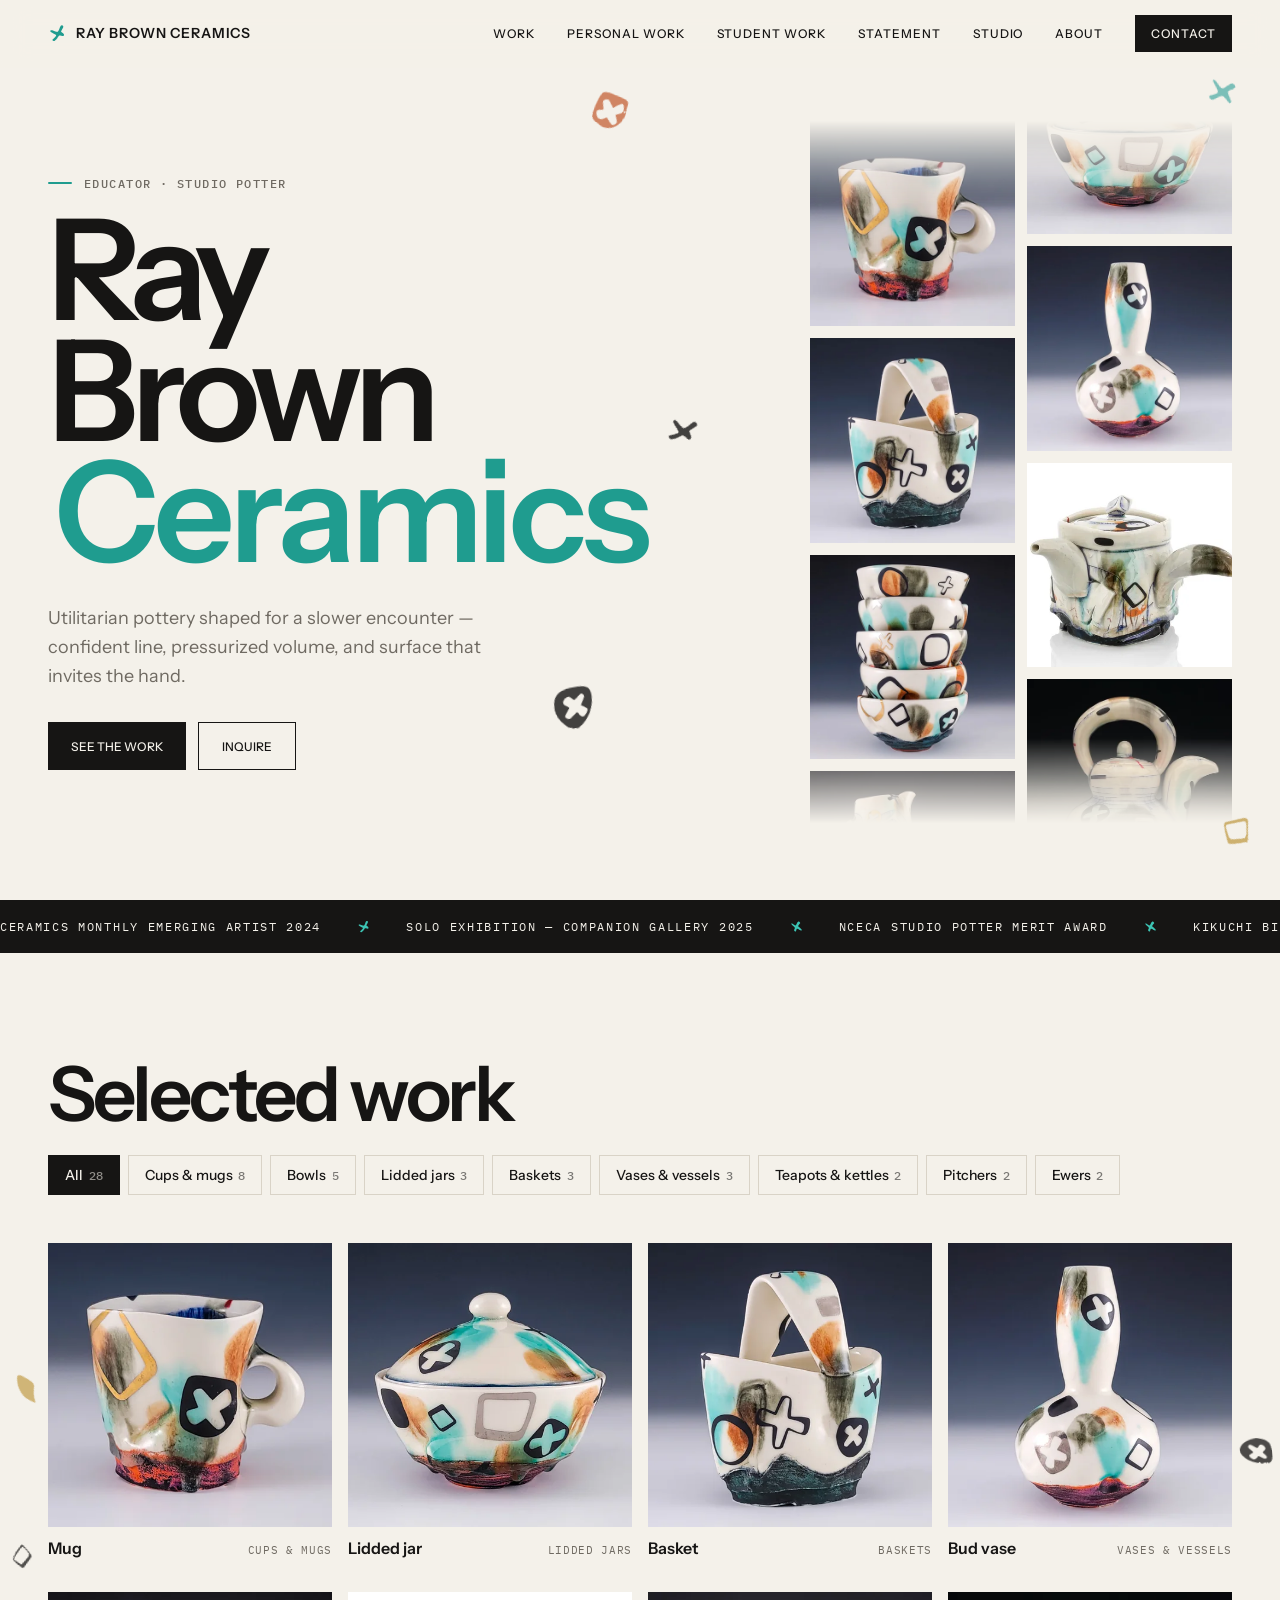
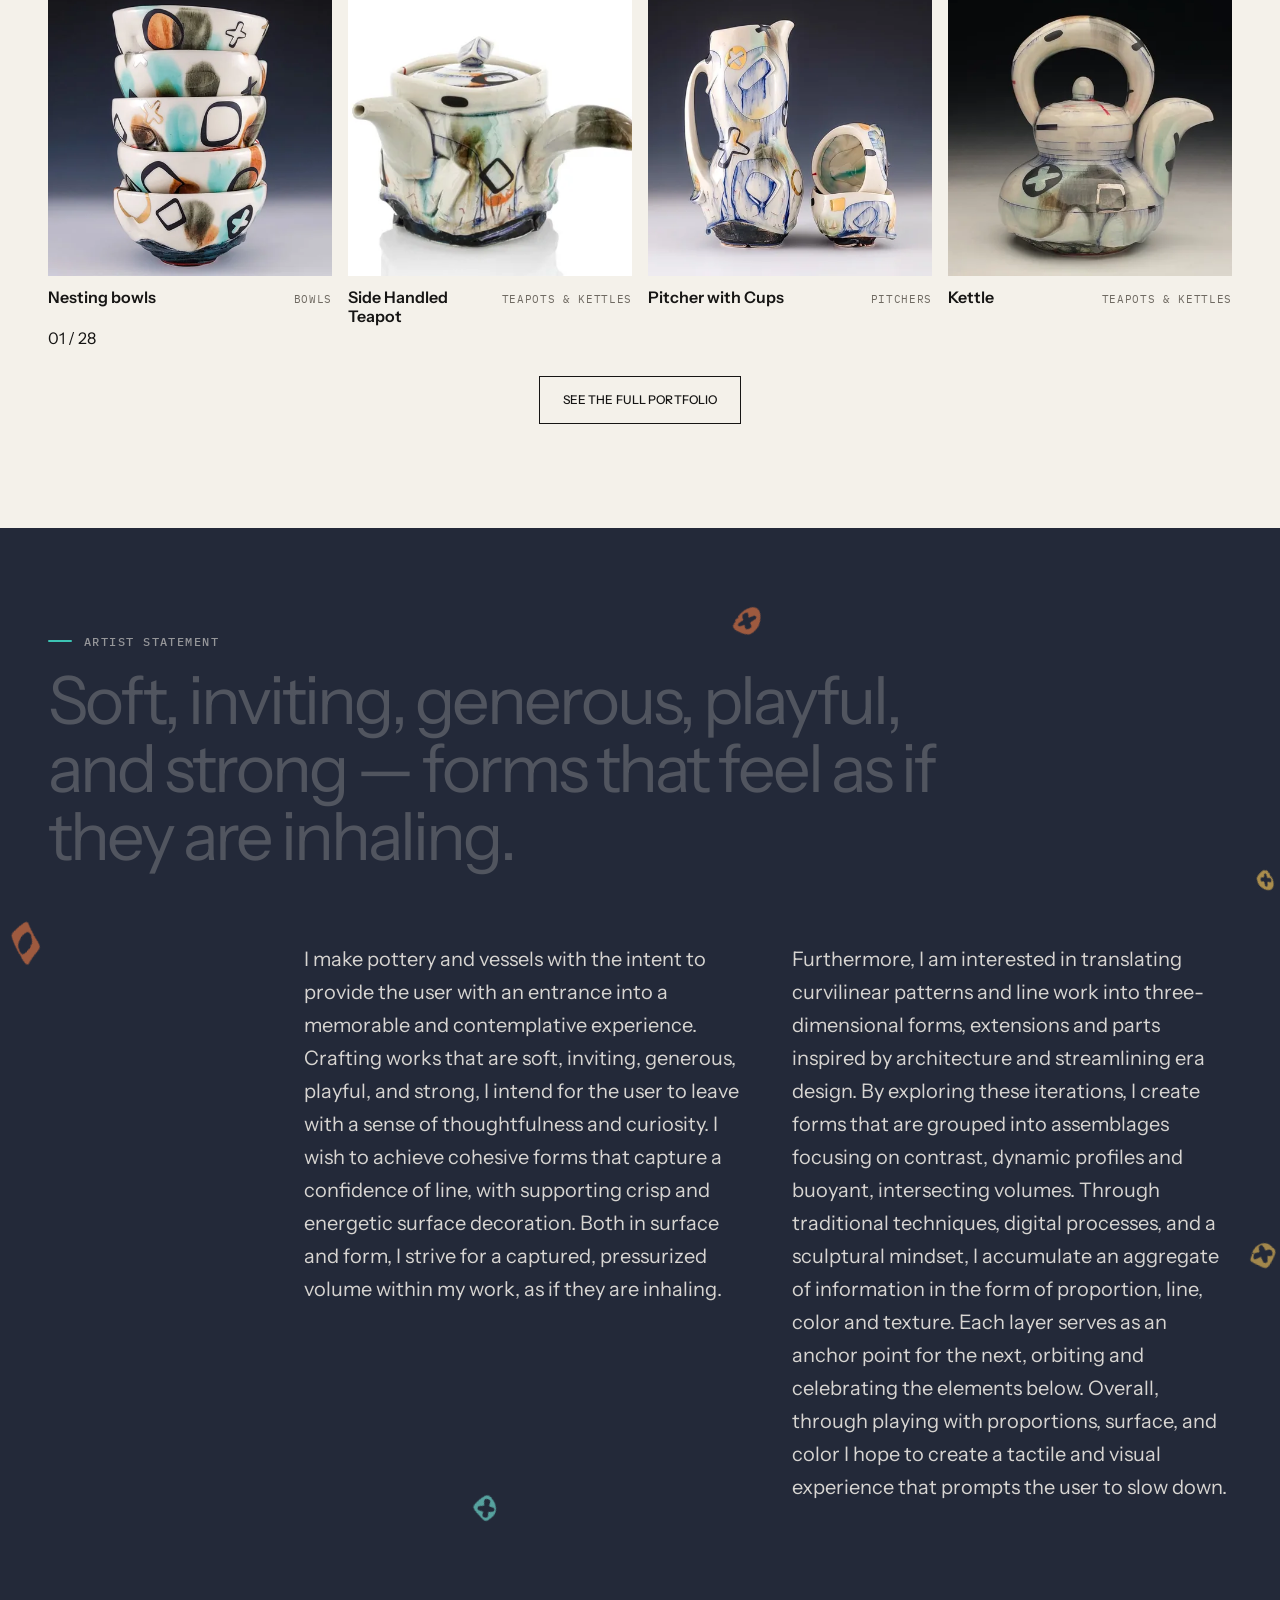
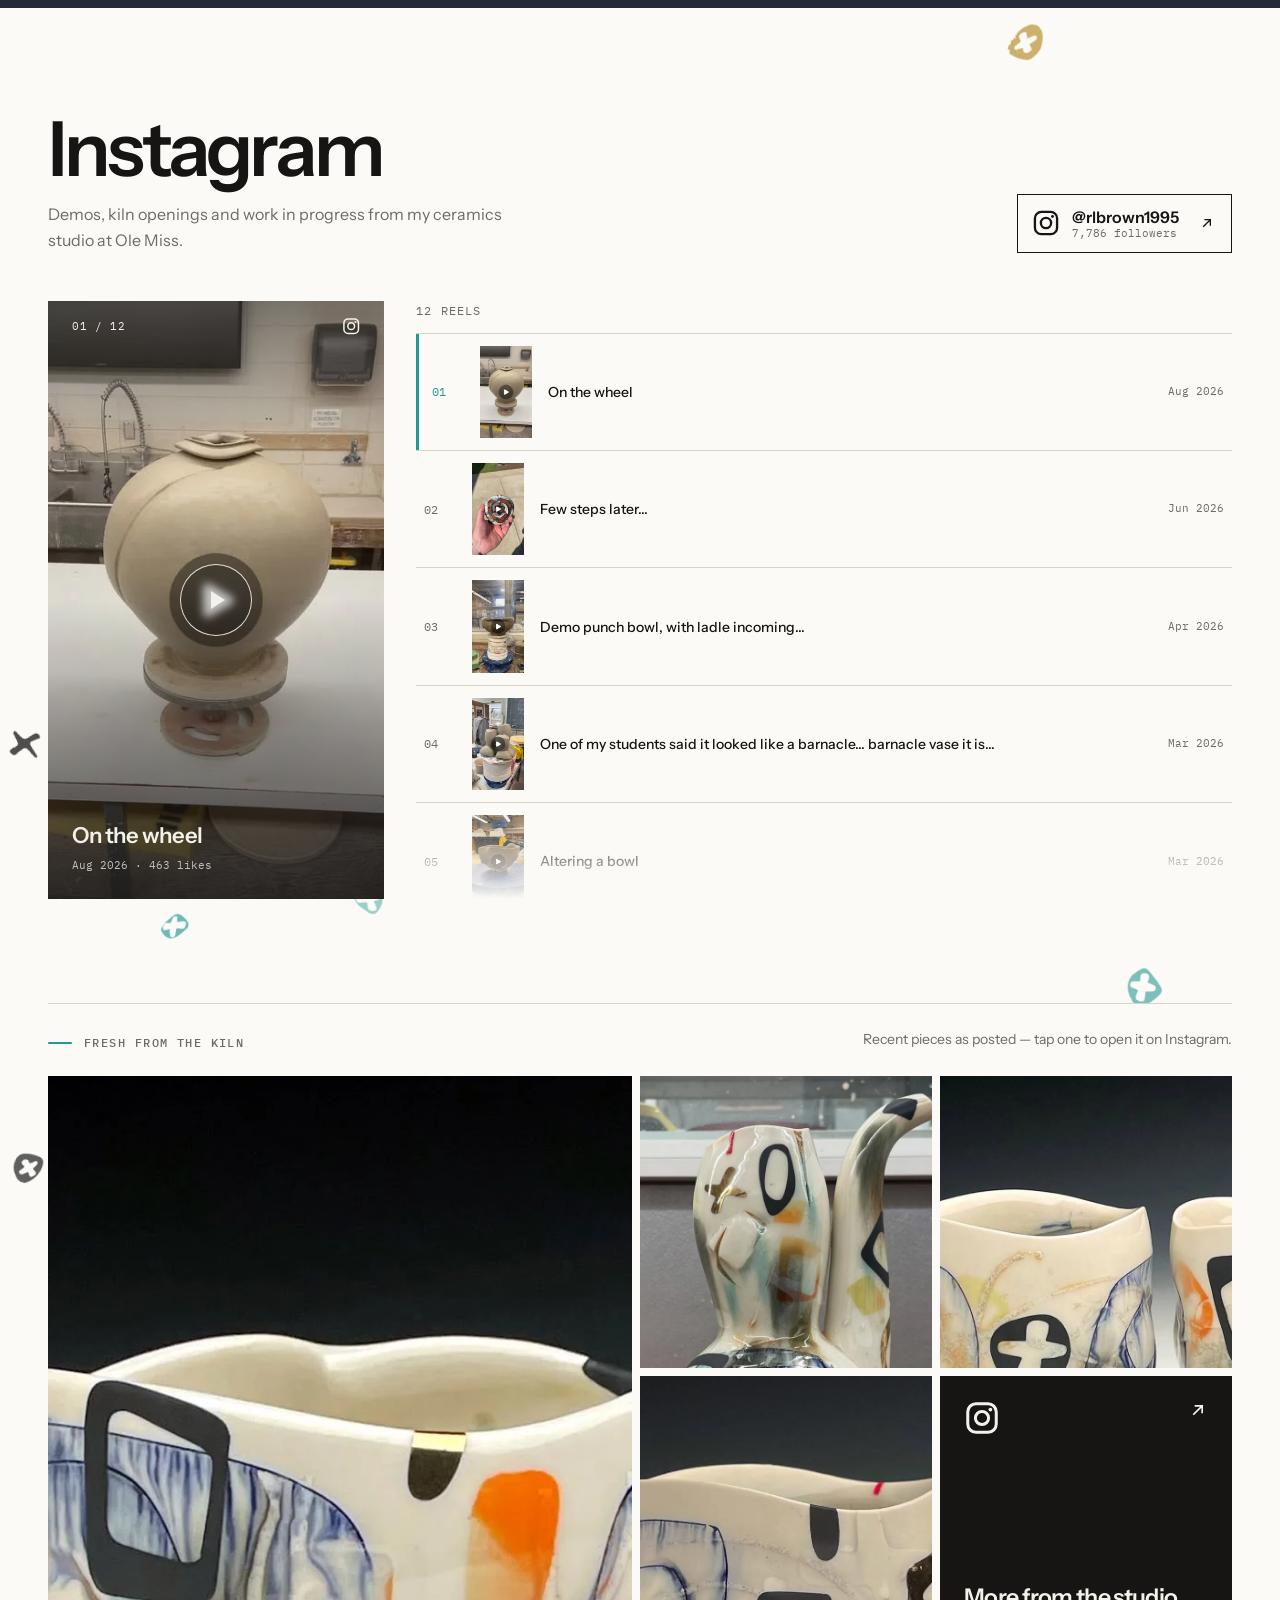
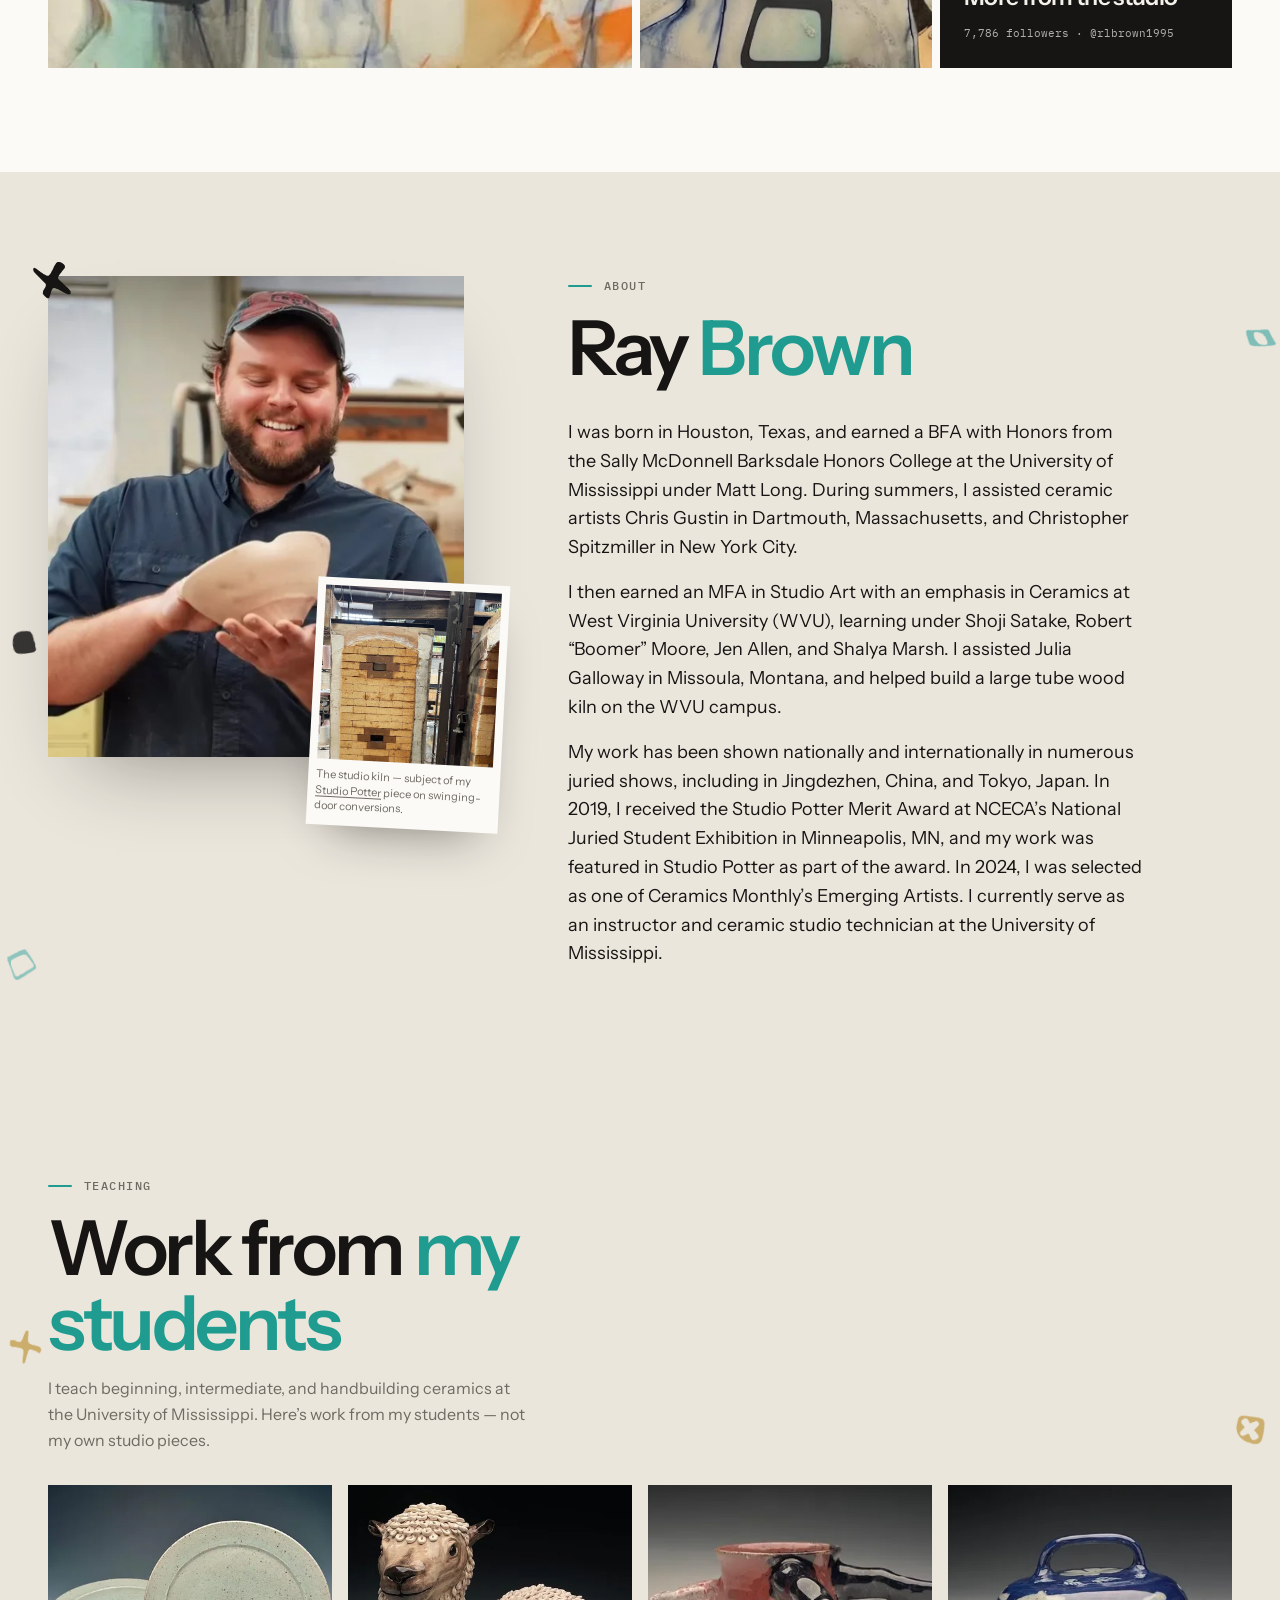
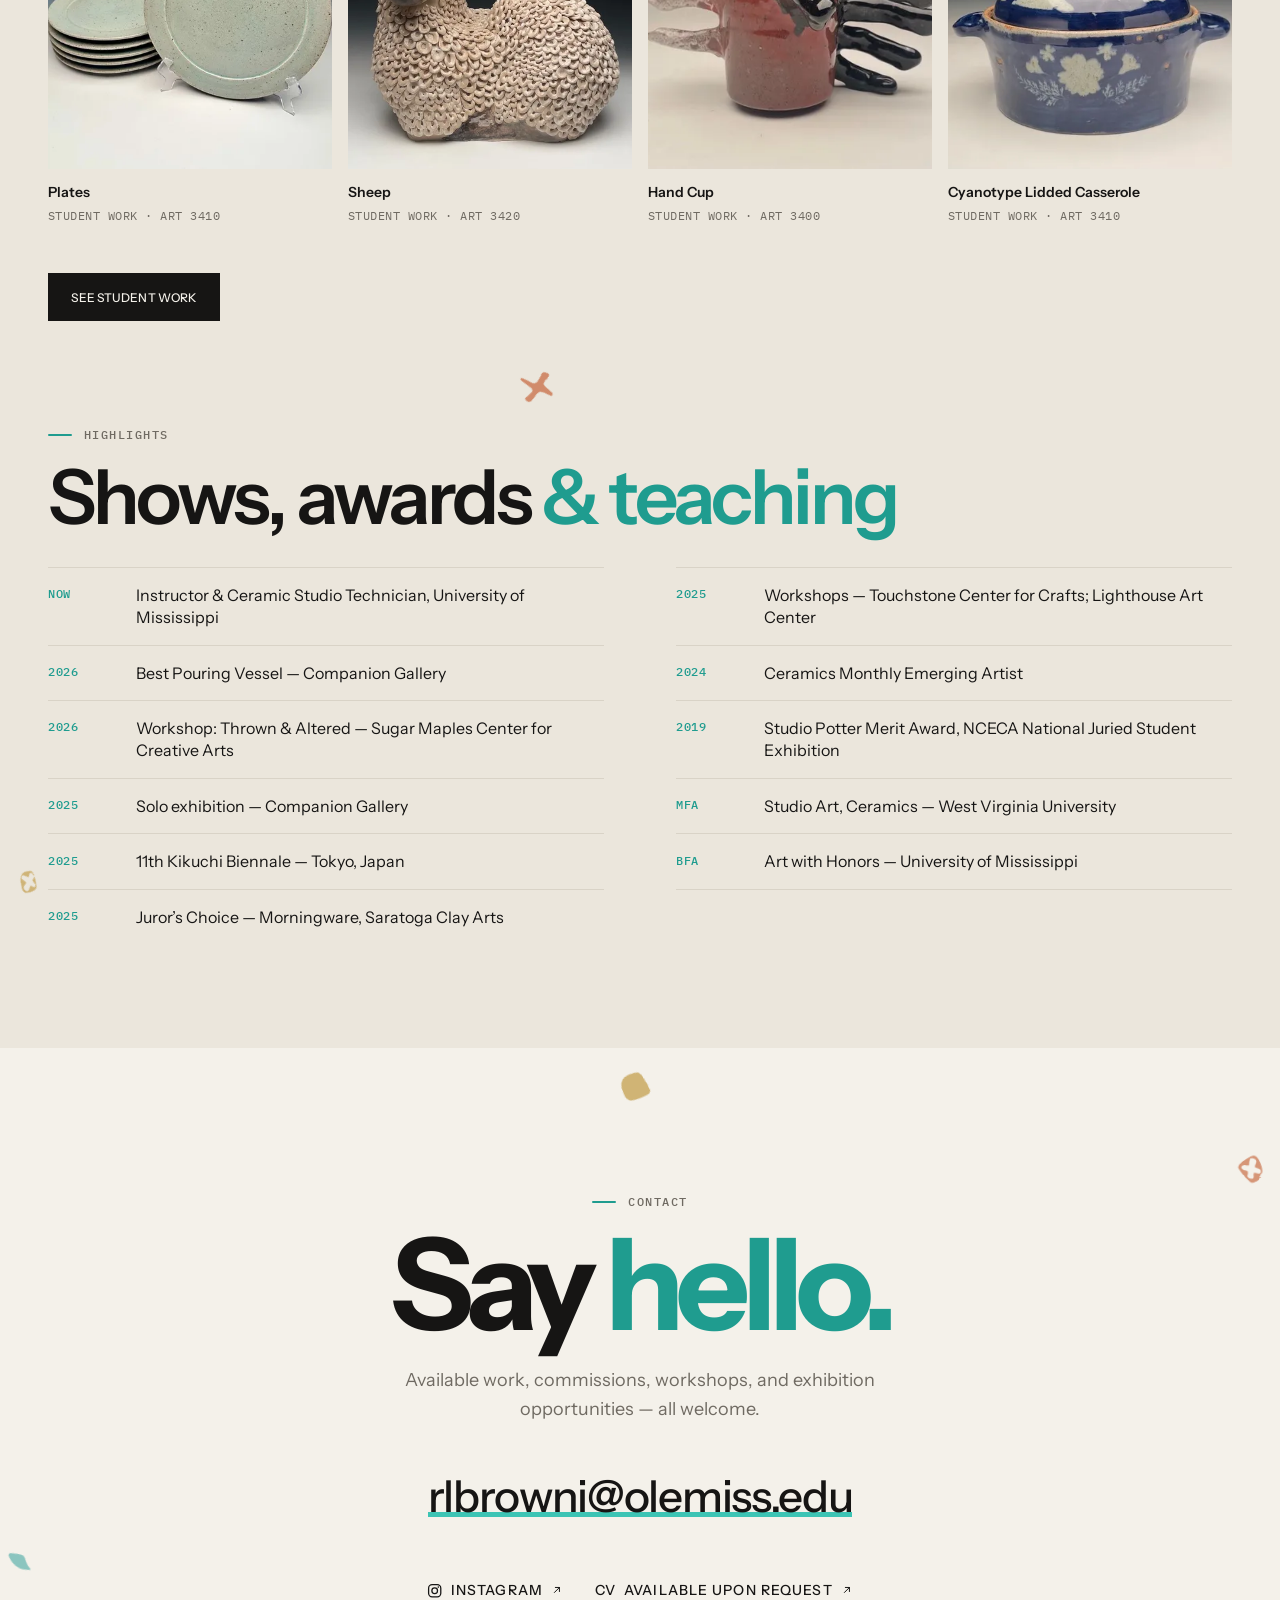
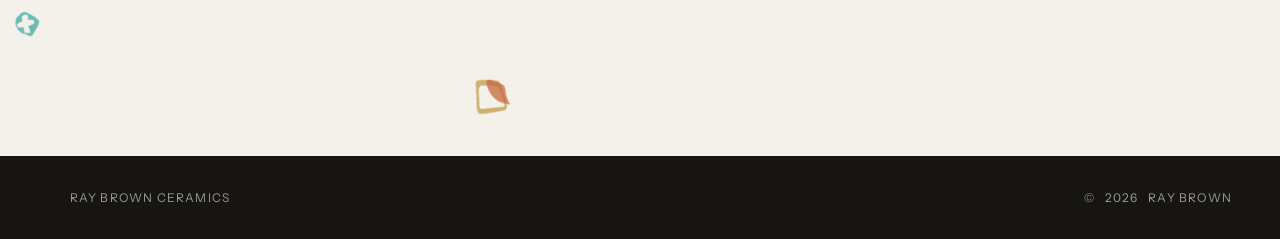
==== commit fdff5867: "Nav: Teaching -> Student Work, jumps to homepage student section" ====
--- a/index.html
+++ b/index.html
@@ -97,7 +97,7 @@
       <nav class="site-nav" id="site-nav" aria-label="Primary">
         <a href="#work">Work</a>
         <a href="personal-work.html">Personal Work</a>
-        <a href="student-work.html">Teaching</a>
+        <a href="#teaching">Student Work</a>
         <a href="#statement">Statement</a>
         <a href="#studio">Studio</a>
         <a href="#about">About</a>
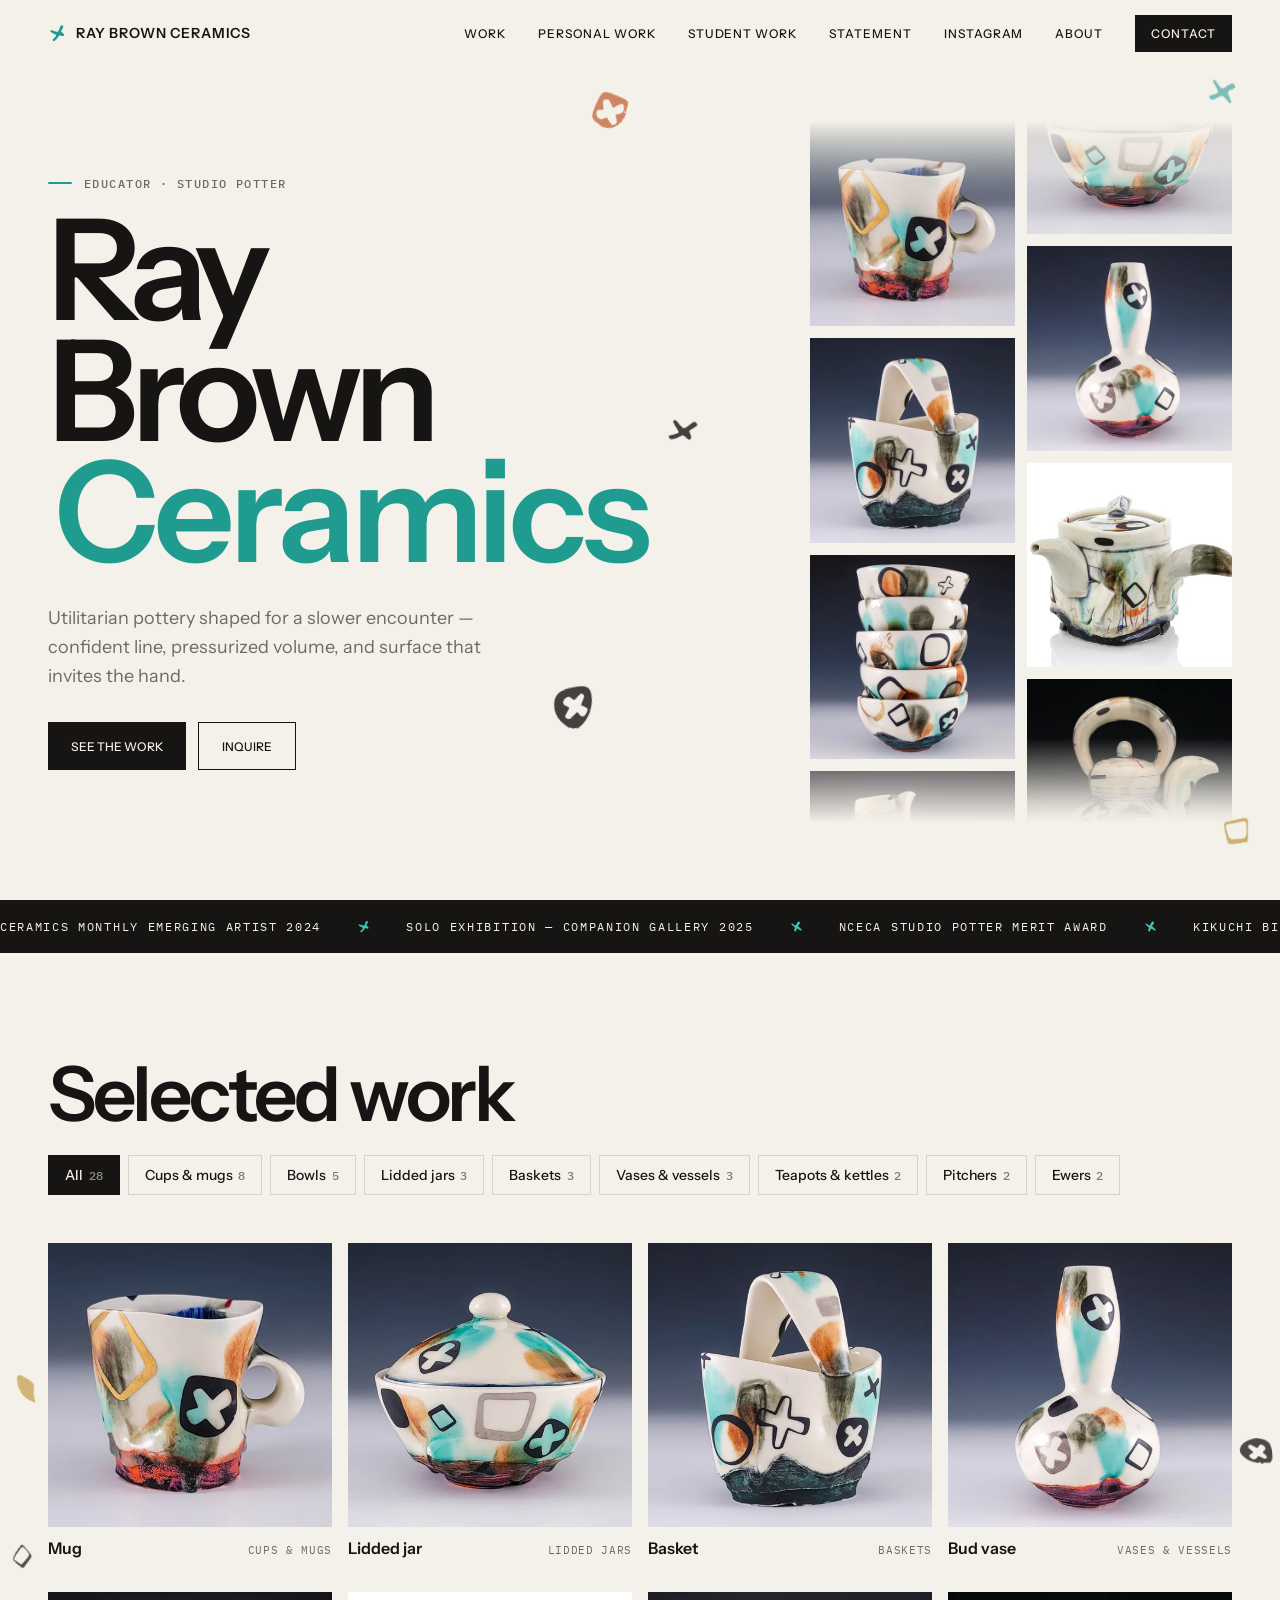
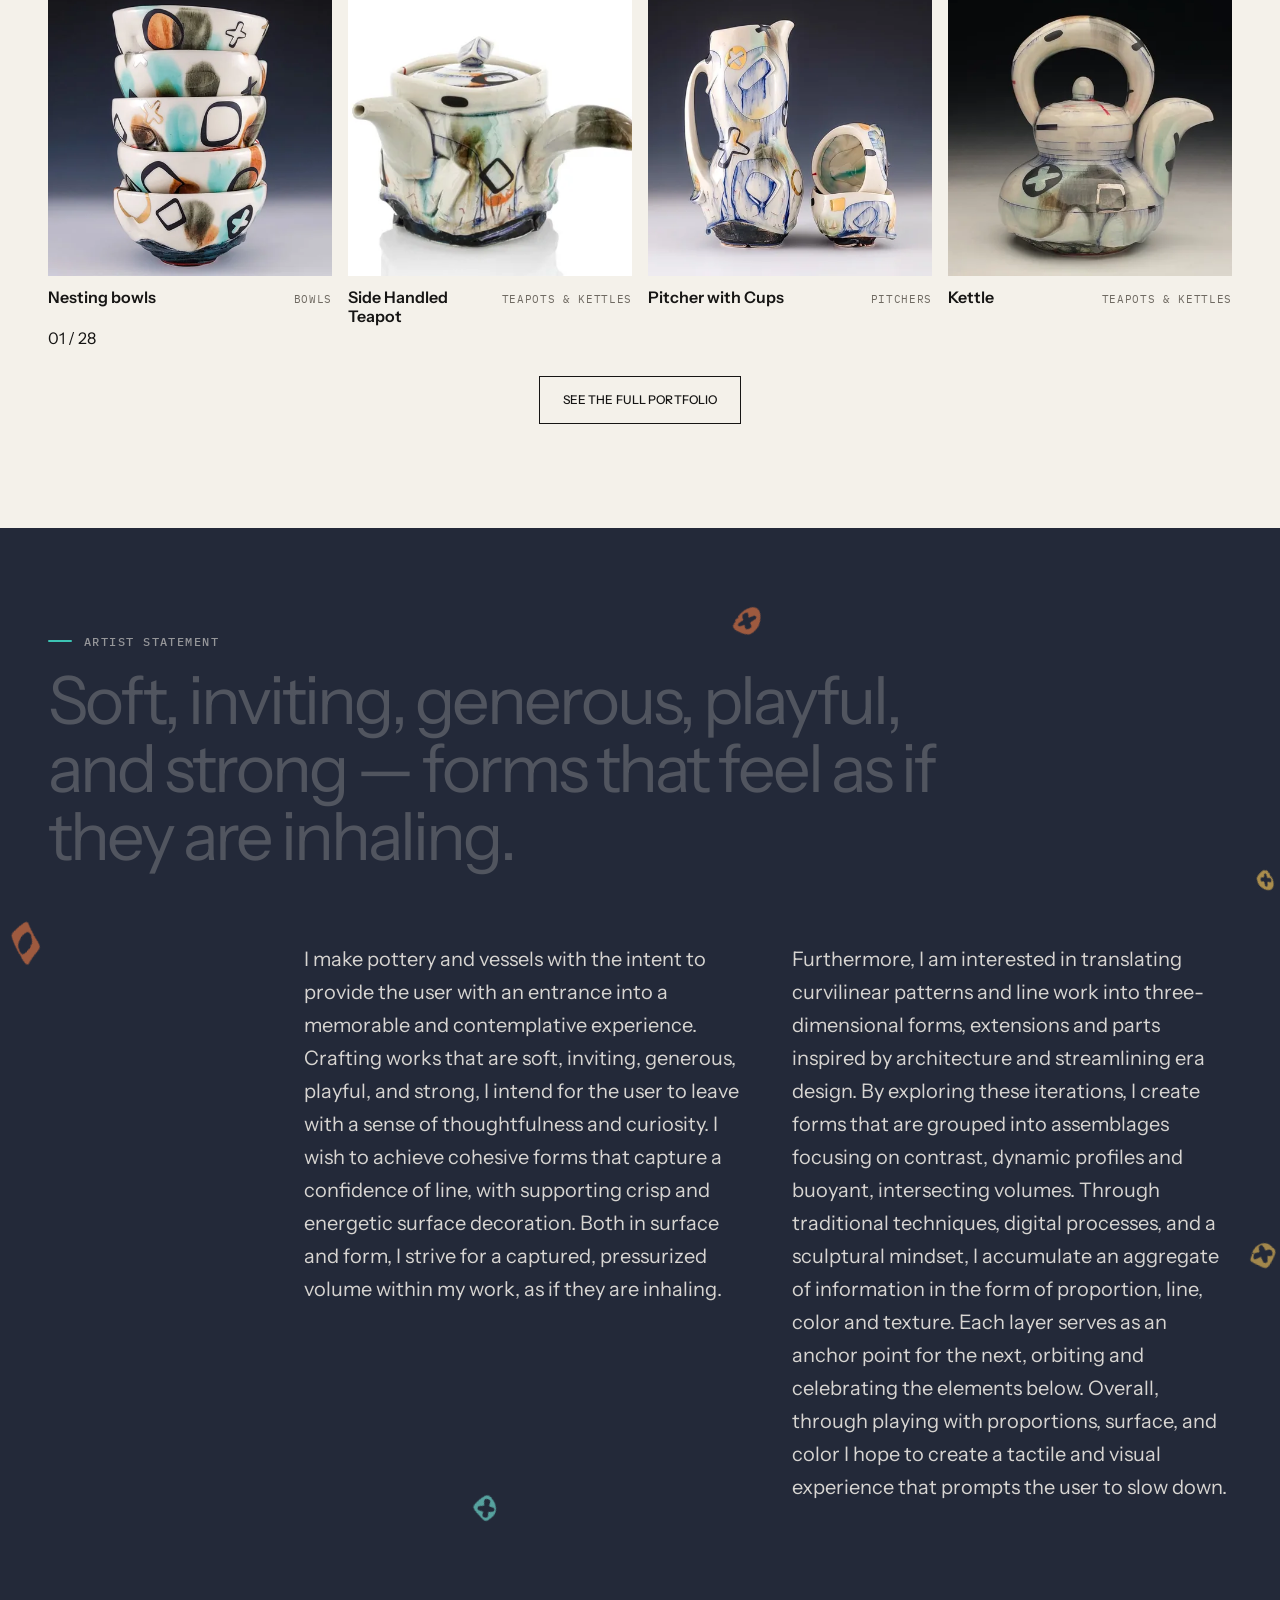
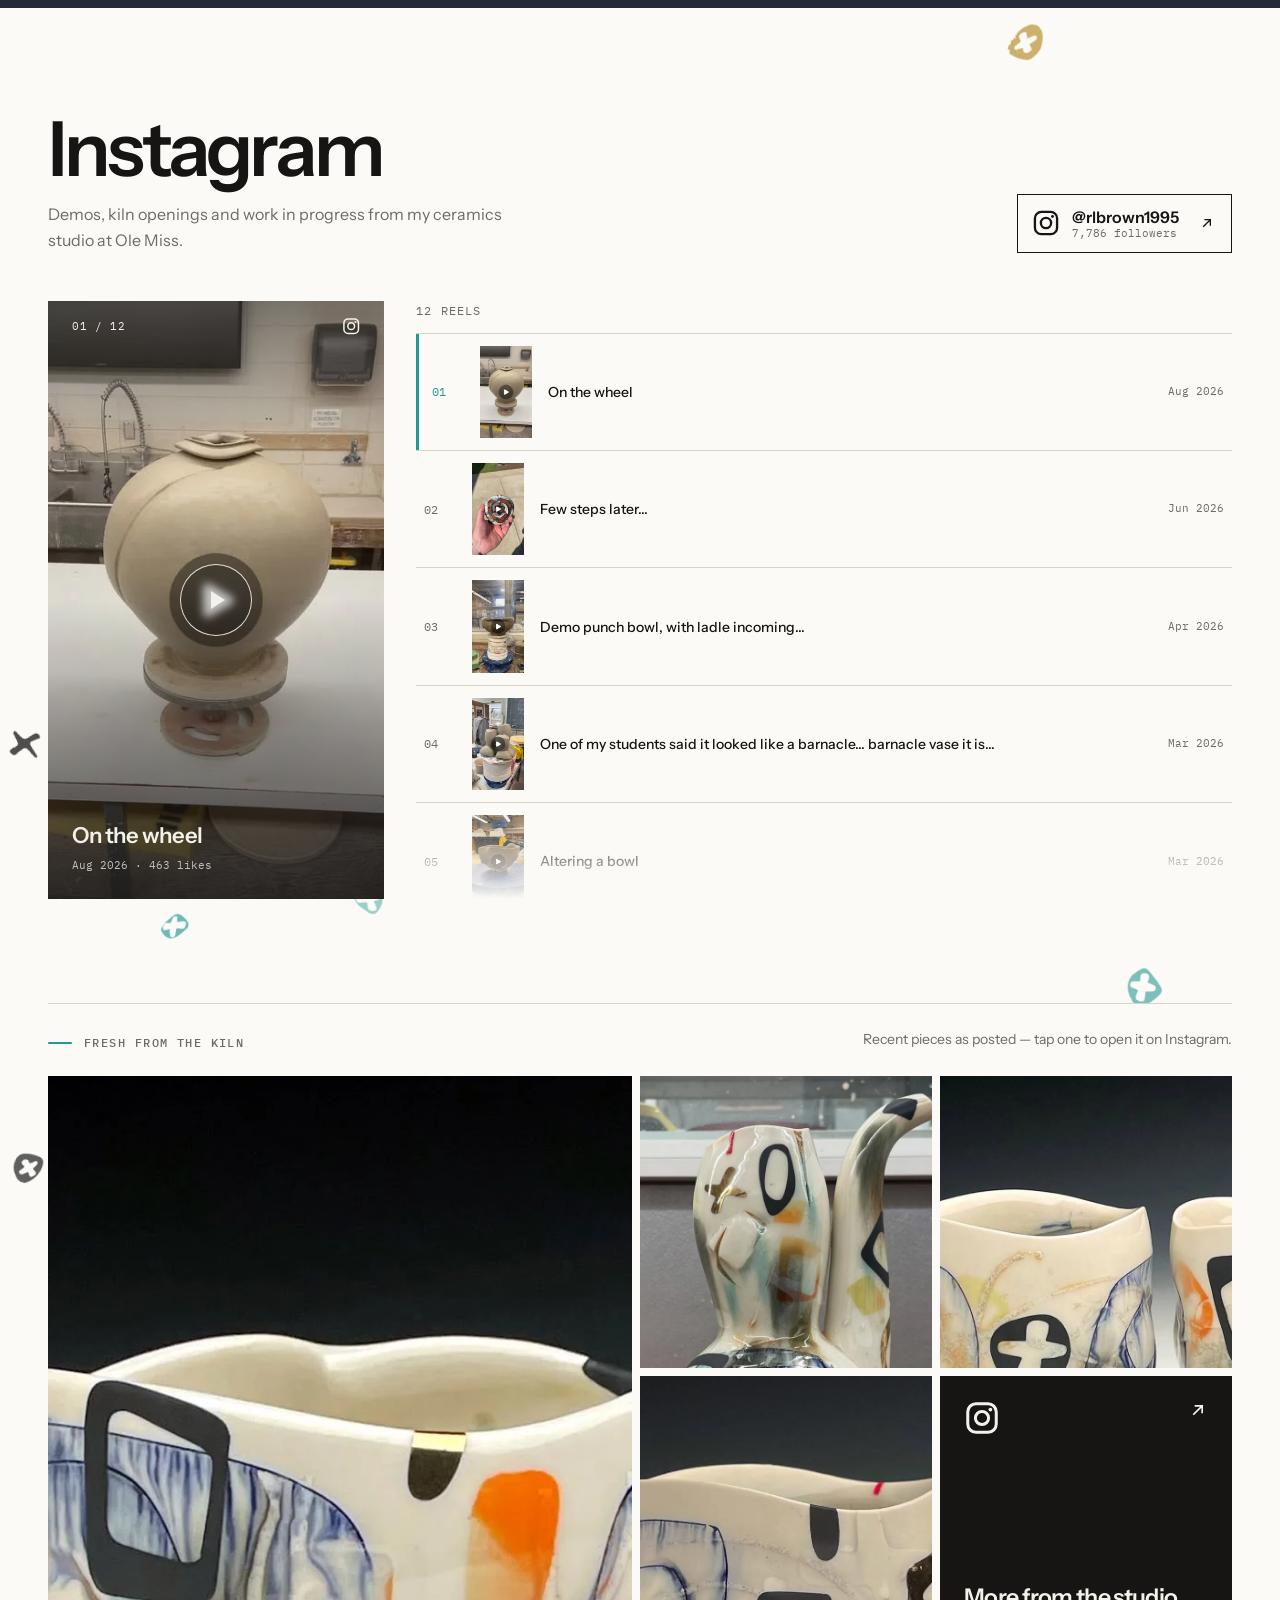
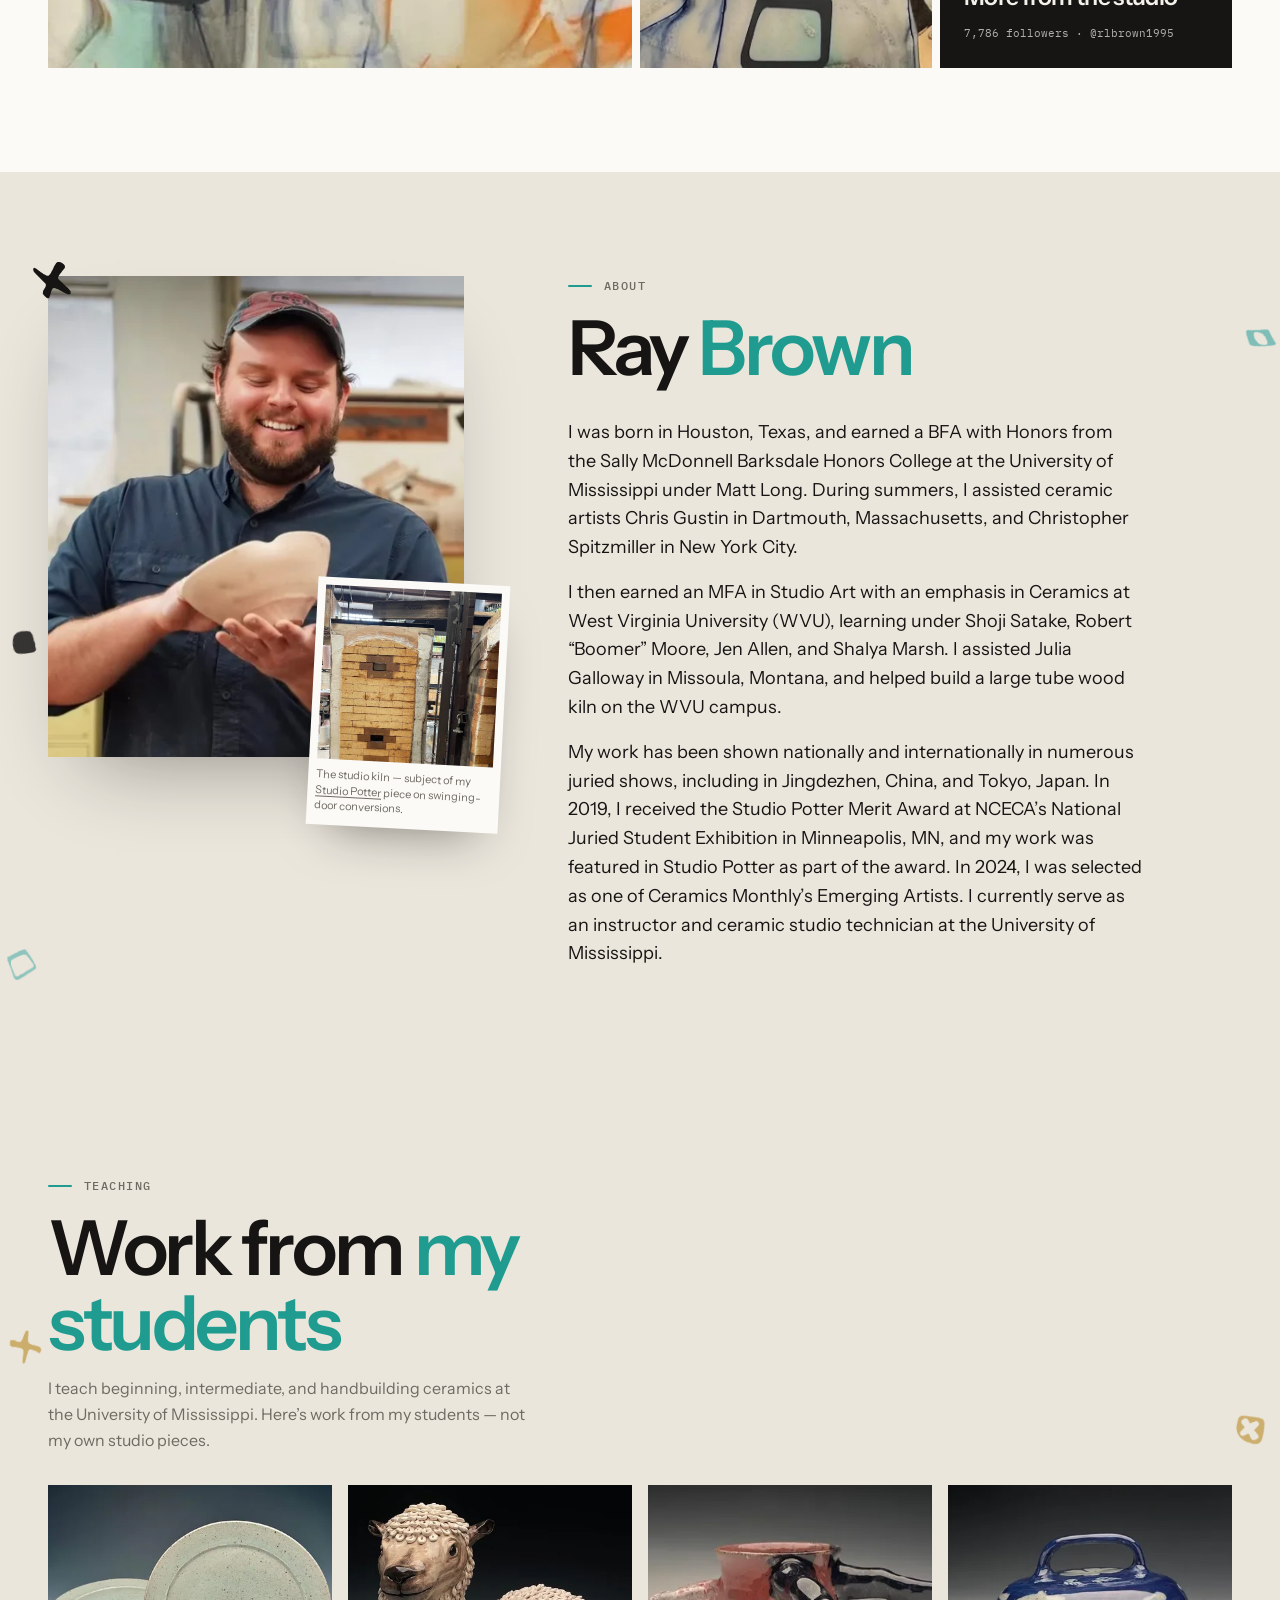
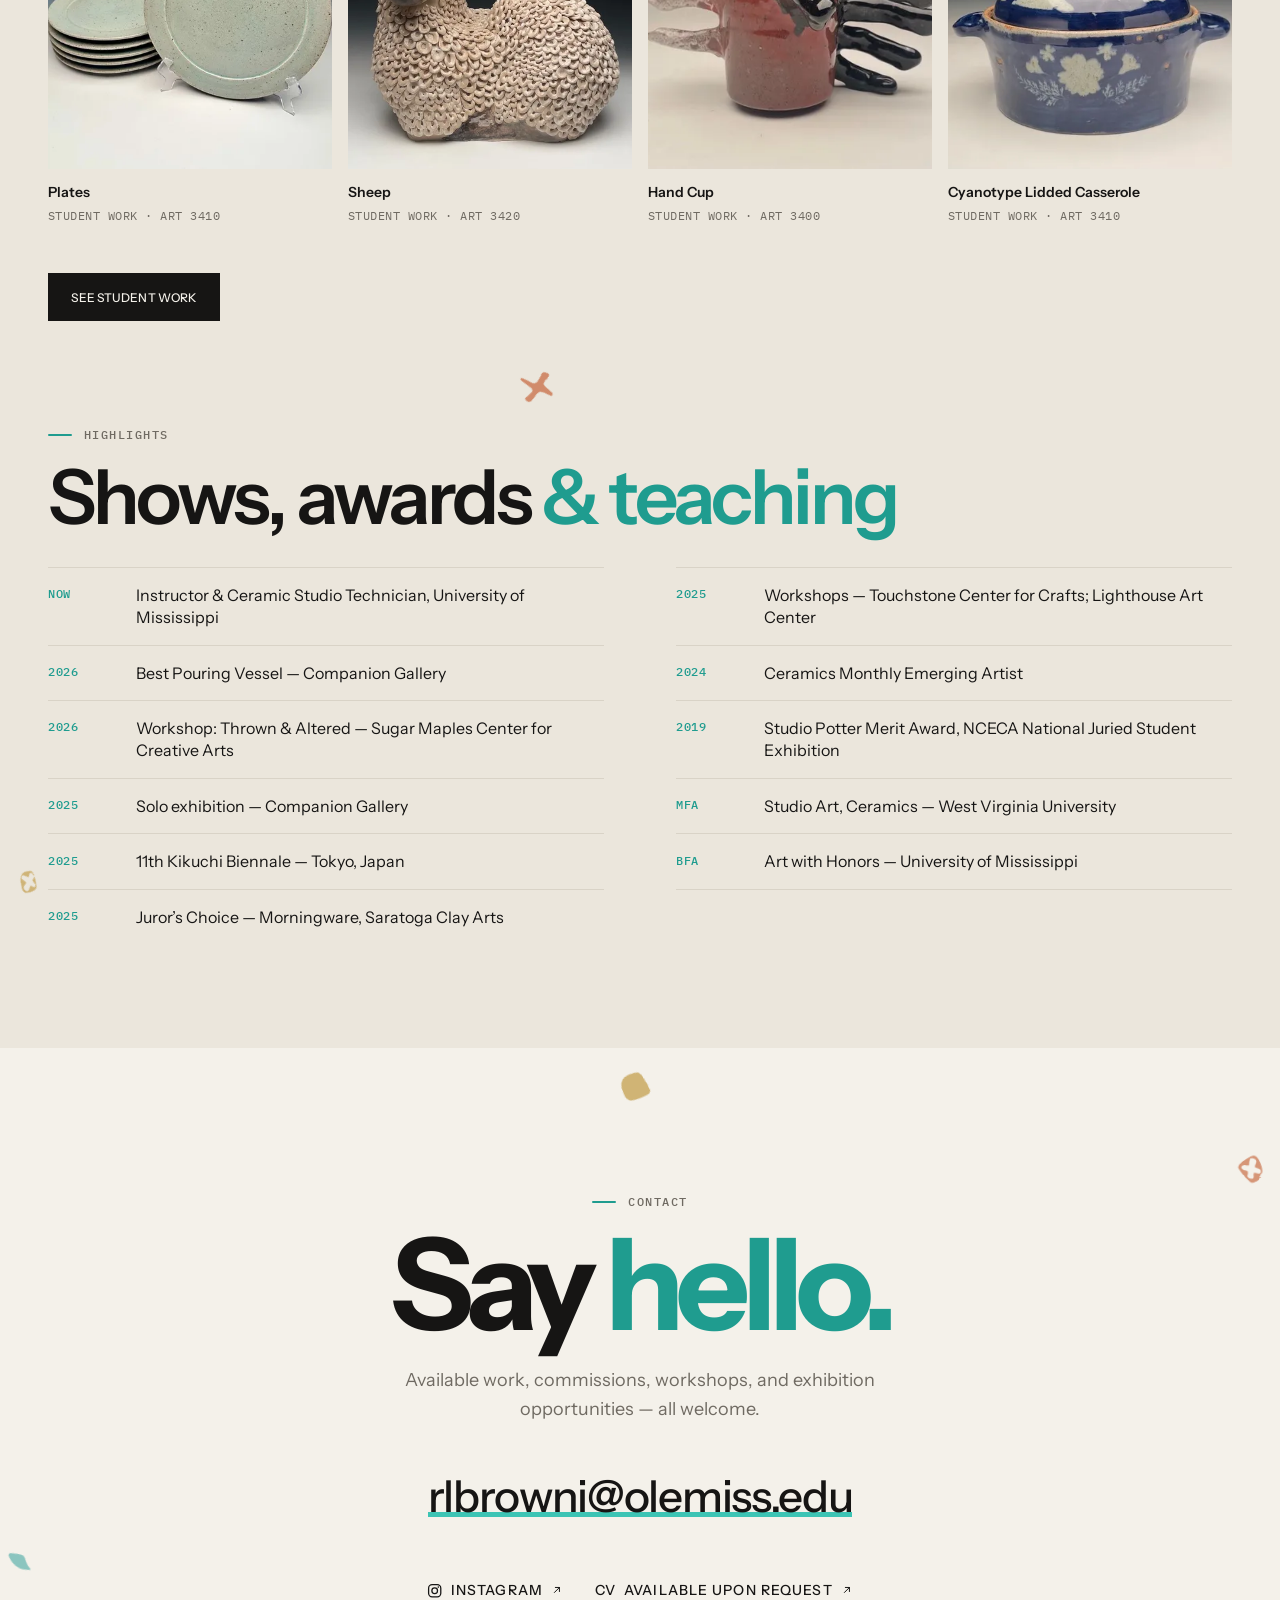
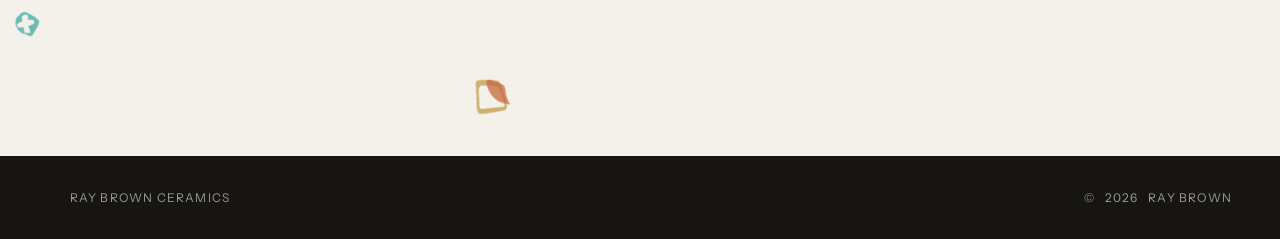
==== commit d91544c7: "Nav: Studio -> Instagram" ====
--- a/index.html
+++ b/index.html
@@ -99,7 +99,7 @@
         <a href="personal-work.html">Personal Work</a>
         <a href="#teaching">Student Work</a>
         <a href="#statement">Statement</a>
-        <a href="#studio">Studio</a>
+        <a href="#studio">Instagram</a>
         <a href="#about">About</a>
         <a class="nav-cta" href="#contact">Contact</a>
       </nav>
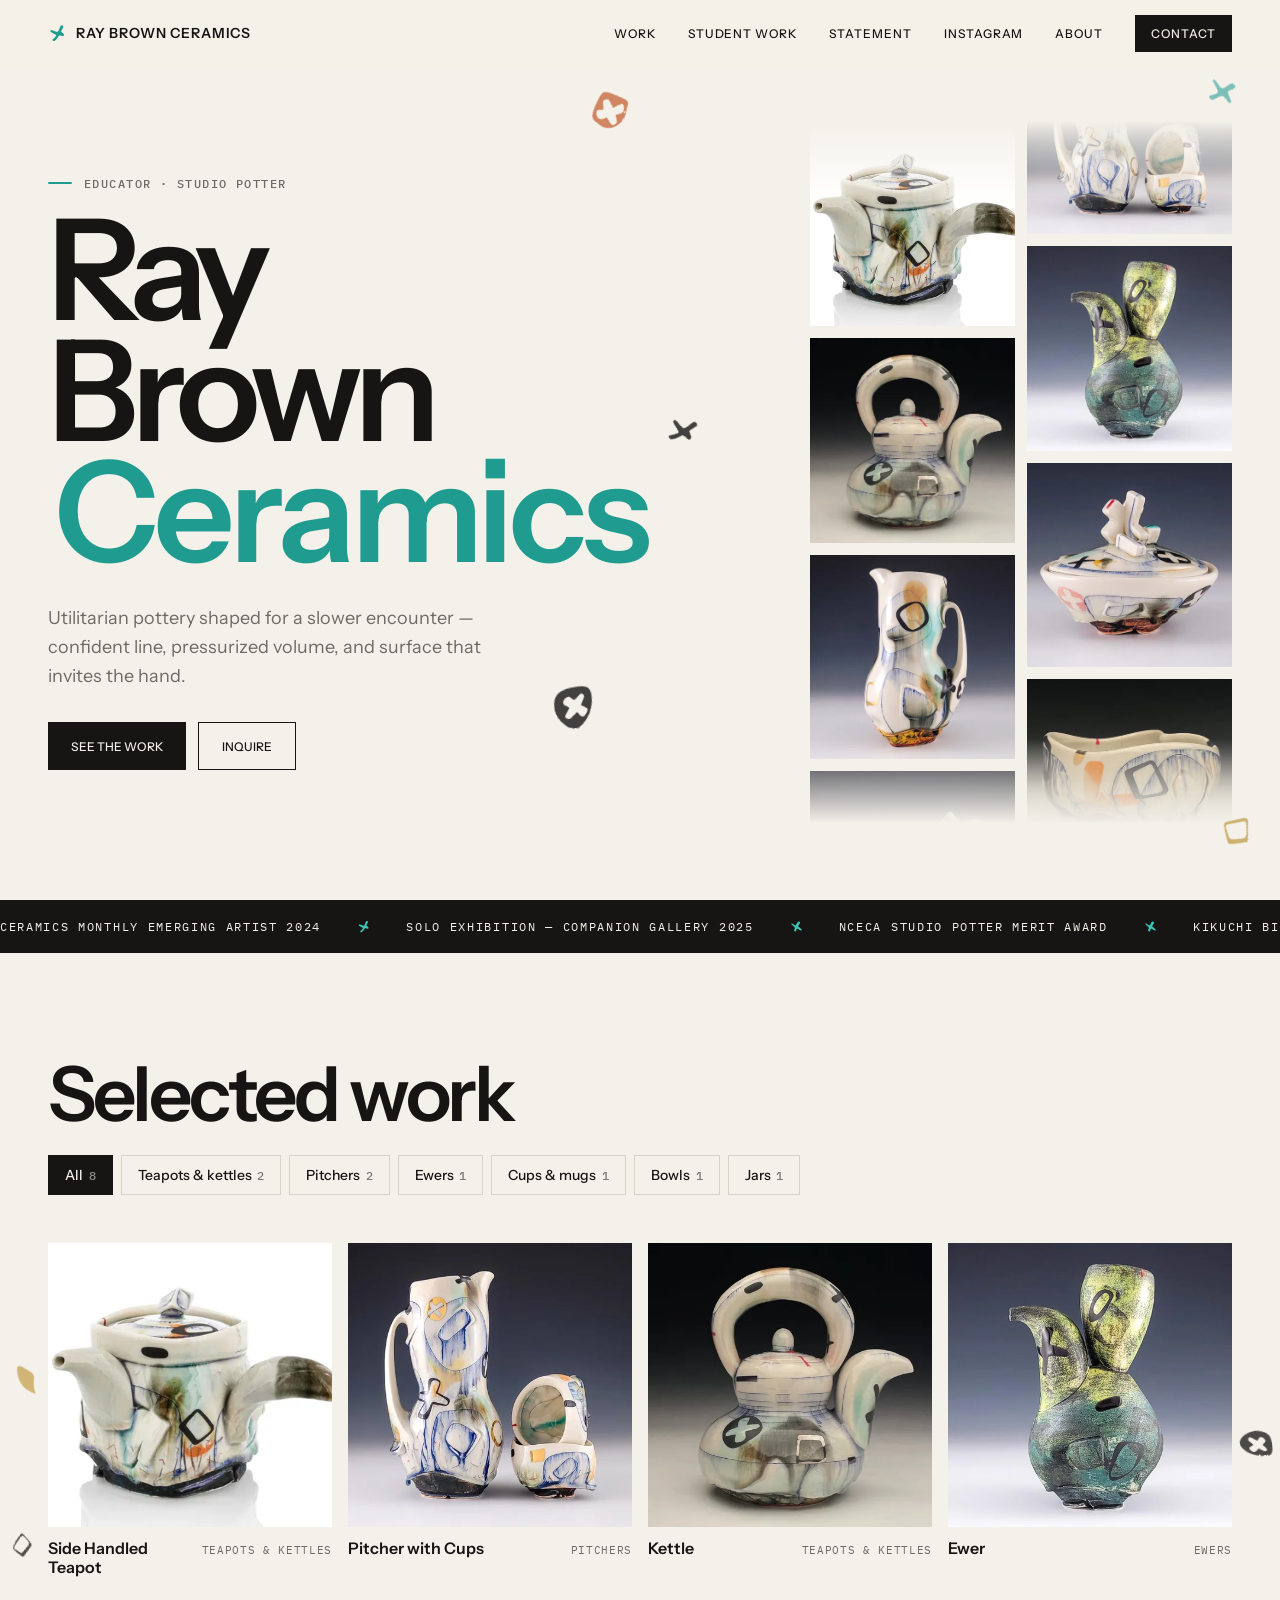
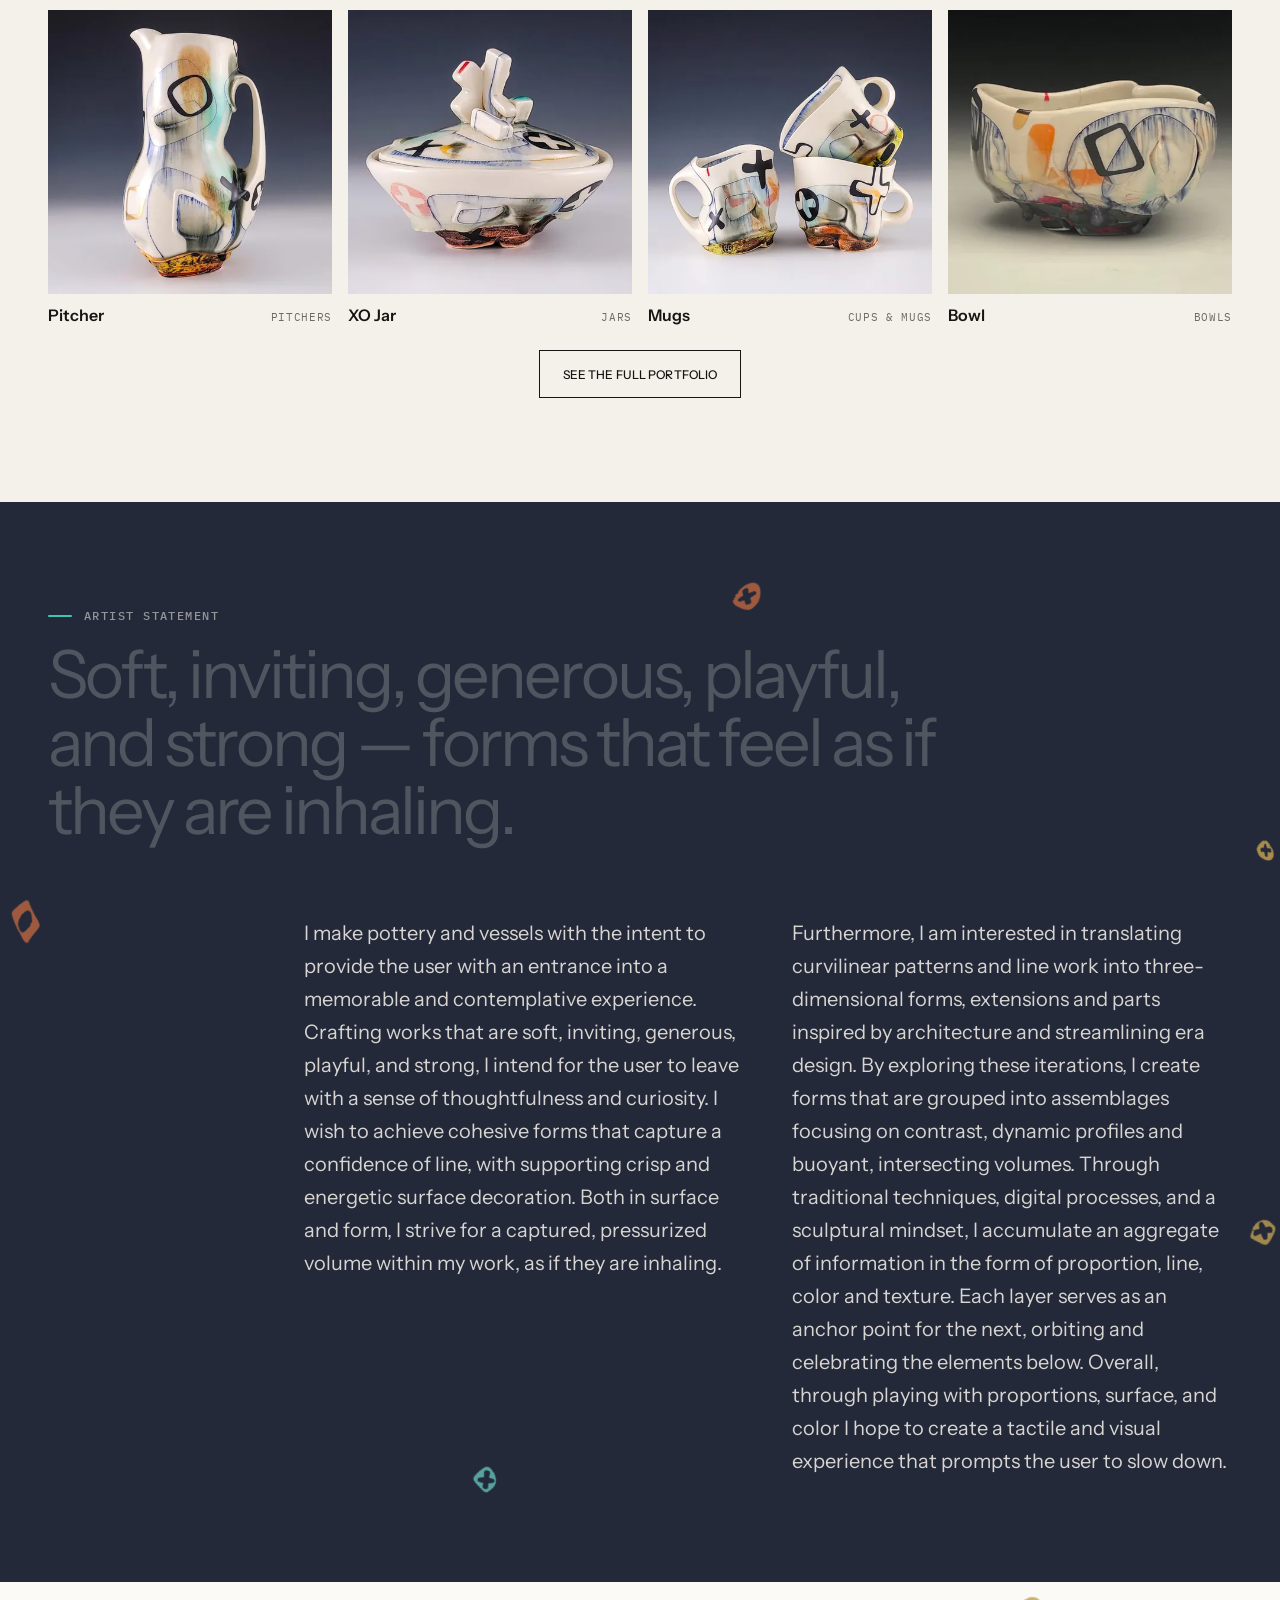
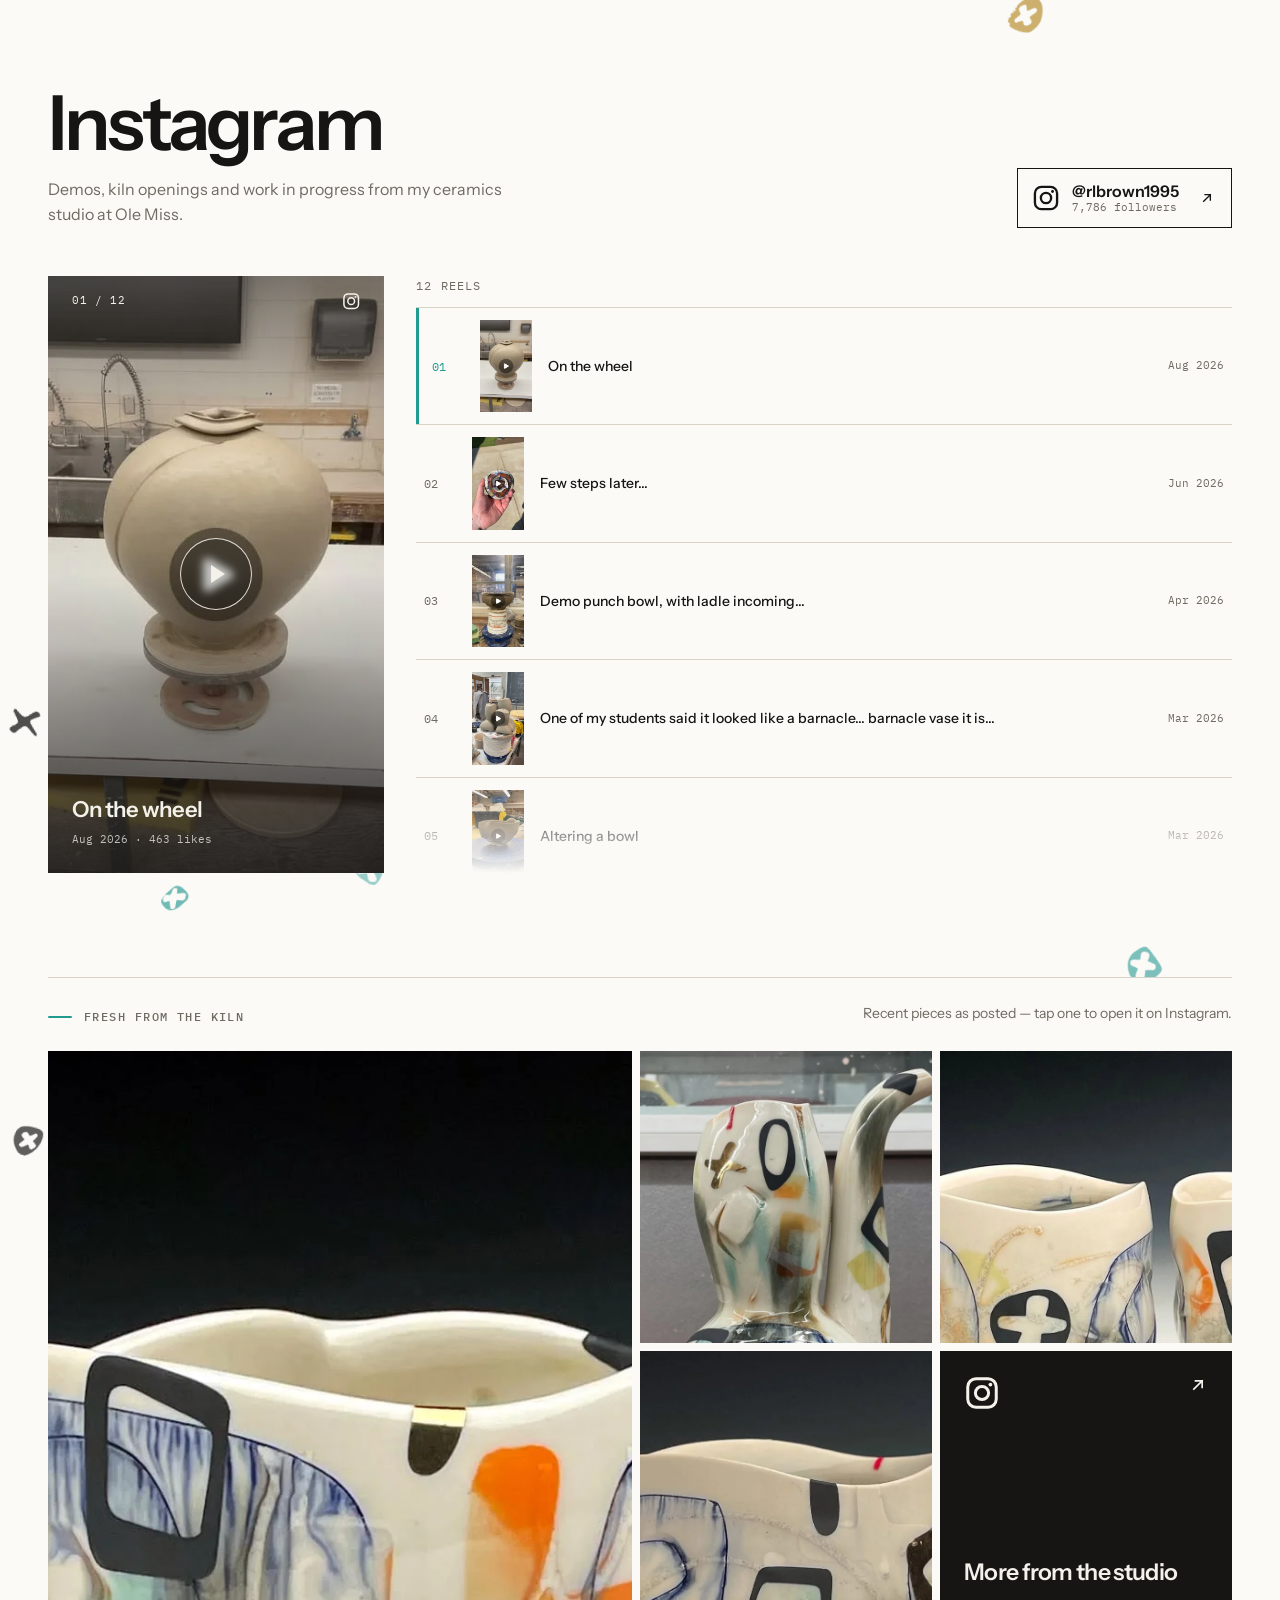
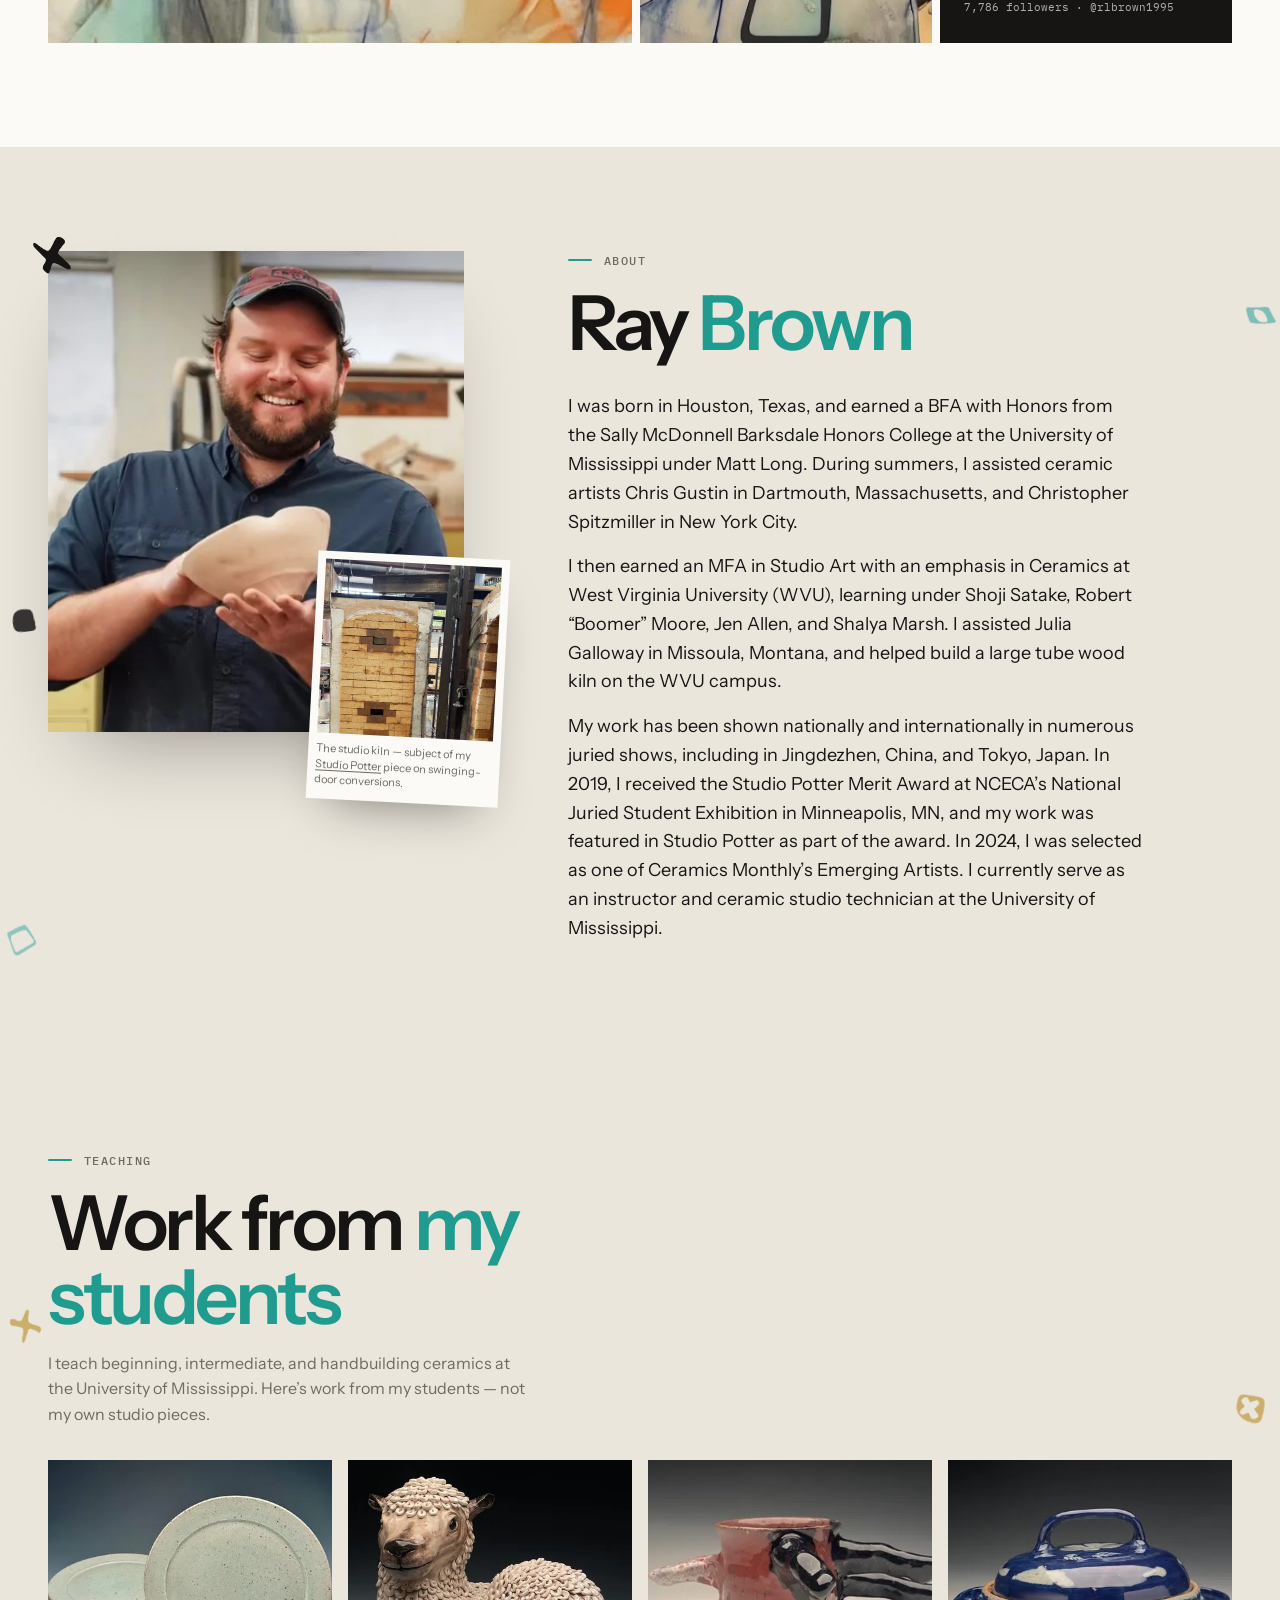
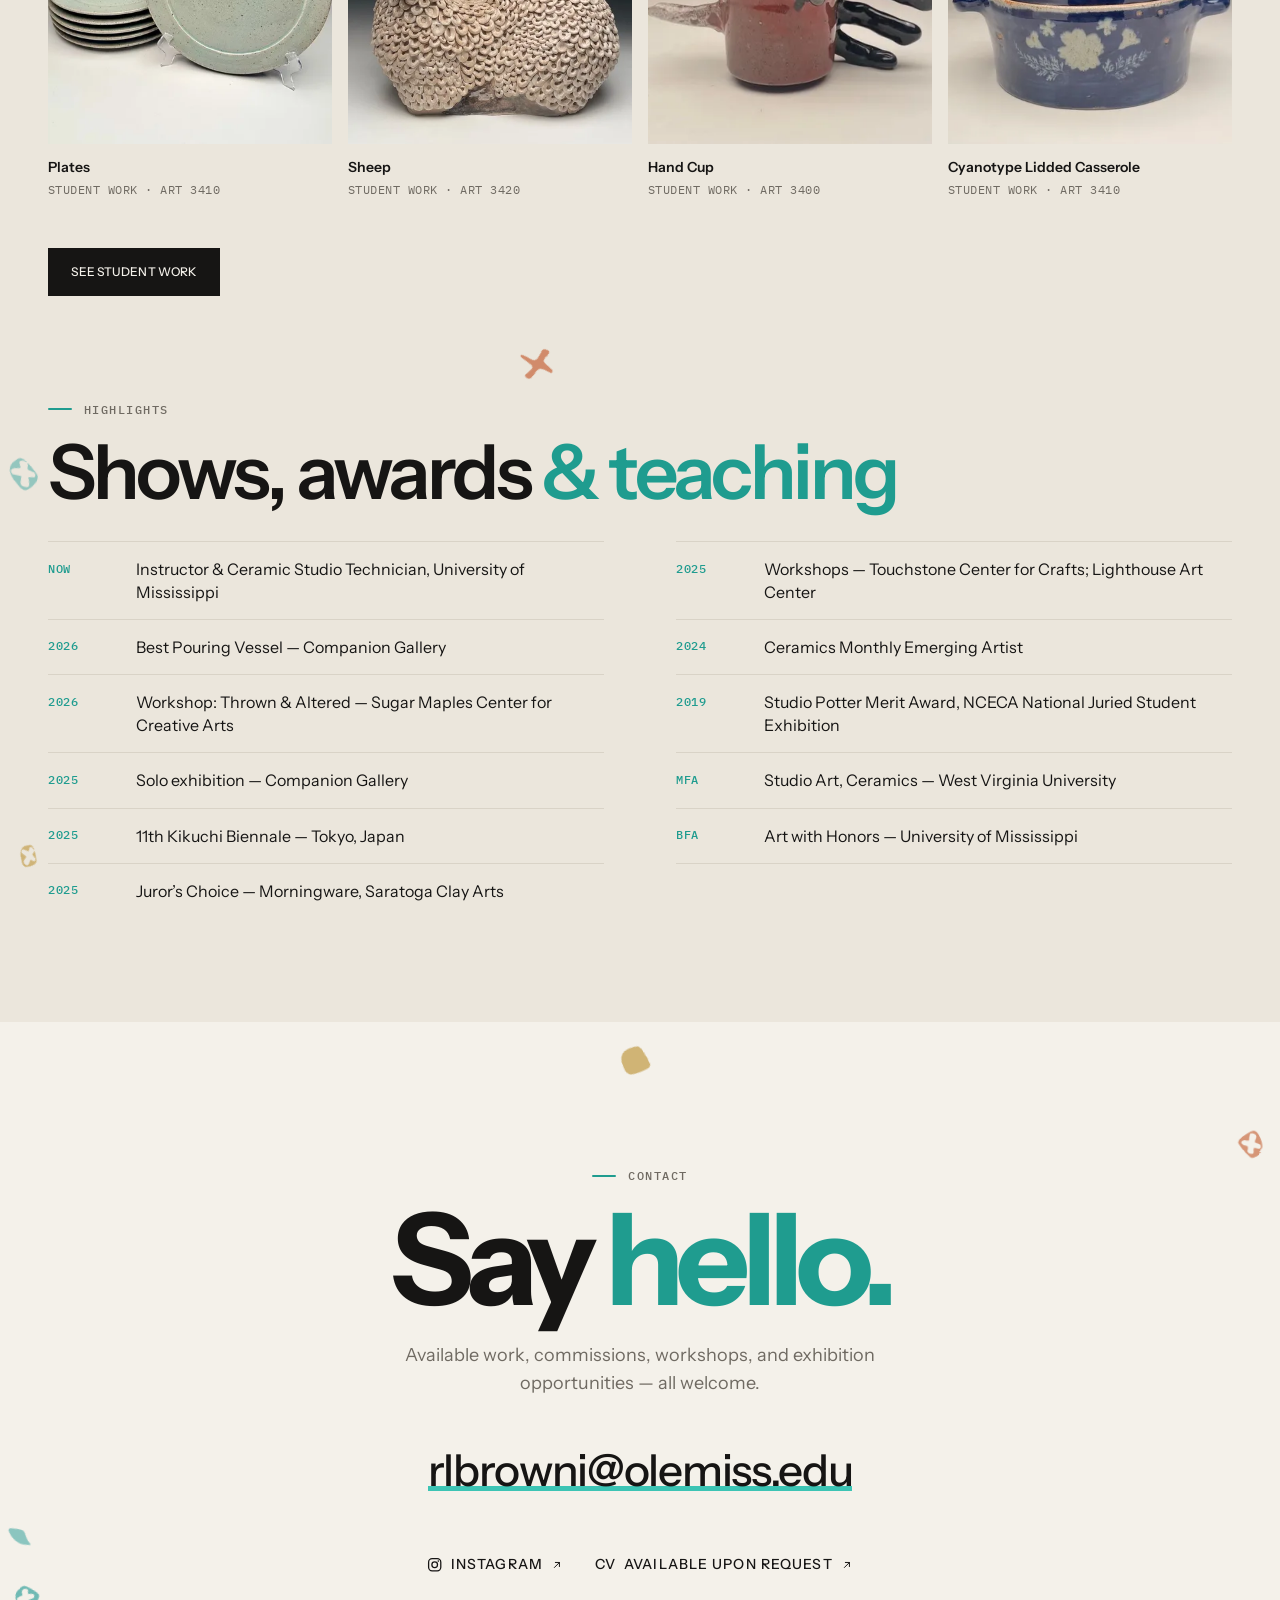
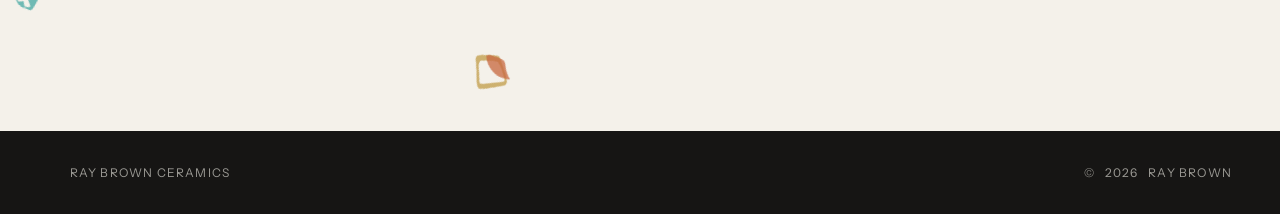
==== commit 4a499315: "Homepage: 8 PDF-portfolio pieces, single Work nav link, desktop hides slide counter" ====
--- a/index.html
+++ b/index.html
@@ -96,7 +96,6 @@
       </button>
       <nav class="site-nav" id="site-nav" aria-label="Primary">
         <a href="#work">Work</a>
-        <a href="personal-work.html">Personal Work</a>
         <a href="#teaching">Student Work</a>
         <a href="#statement">Statement</a>
         <a href="#studio">Instagram</a>
@@ -164,11 +163,8 @@
           </div>
           <ul class="work-grid" data-work-grid></ul>
           <div class="work-progress" aria-hidden="true">
-            <span class="work-progress-count" data-work-count>01 / 21</span>
+            <span class="work-progress-count" data-work-count>01 / 08</span>
             <span class="work-progress-bar"><span data-work-bar></span></span>
-          </div>
-          <div class="work-more">
-            <button class="btn btn-line" type="button" data-work-more>Show all work</button>
           </div>
           <p class="work-portfolio-cta reveal">
             <a class="btn btn-line" href="personal-work.html">See the full portfolio</a>
--- a/css/work.css
+++ b/css/work.css
@@ -305,3 +305,8 @@
     transform: translateY(12px) scale(0.985);
   }
 }
+
+/* Slide counter is a mobile carousel affordance only */
+.work-progress {
+  display: none;
+}
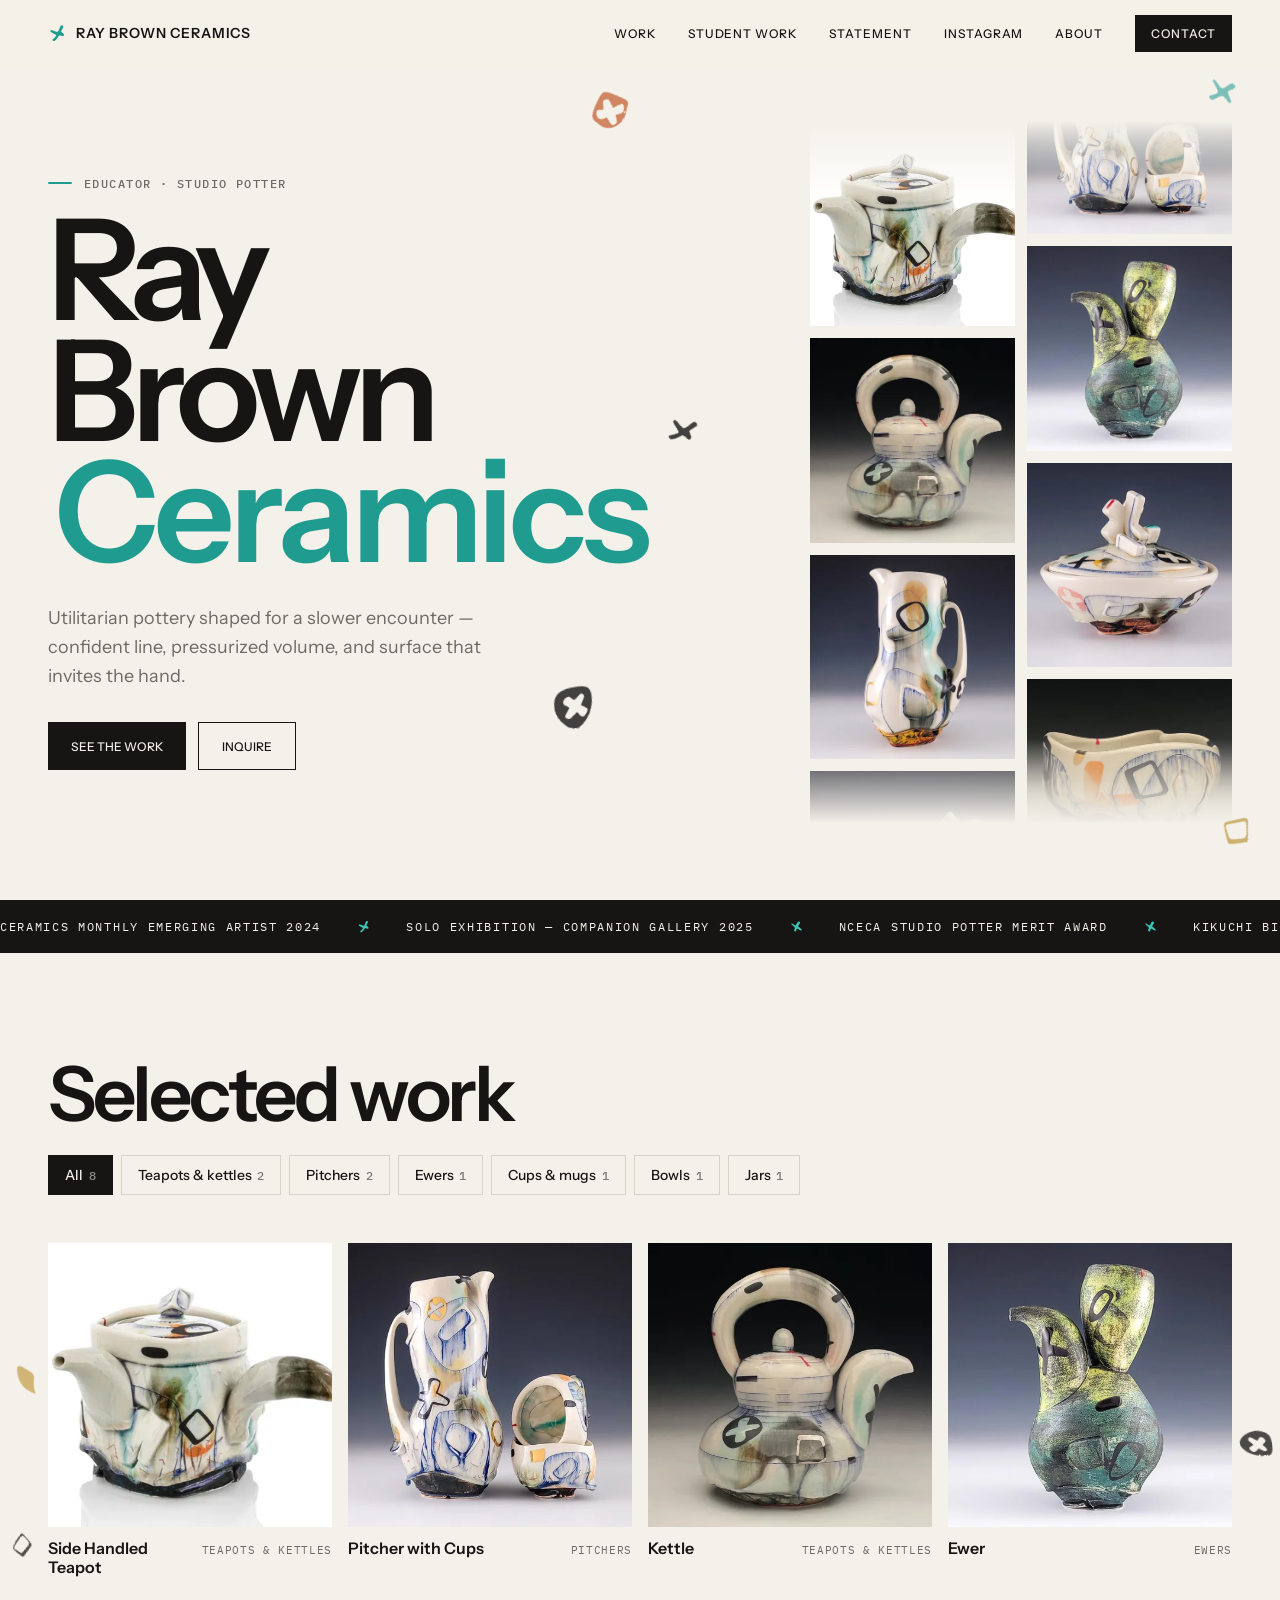
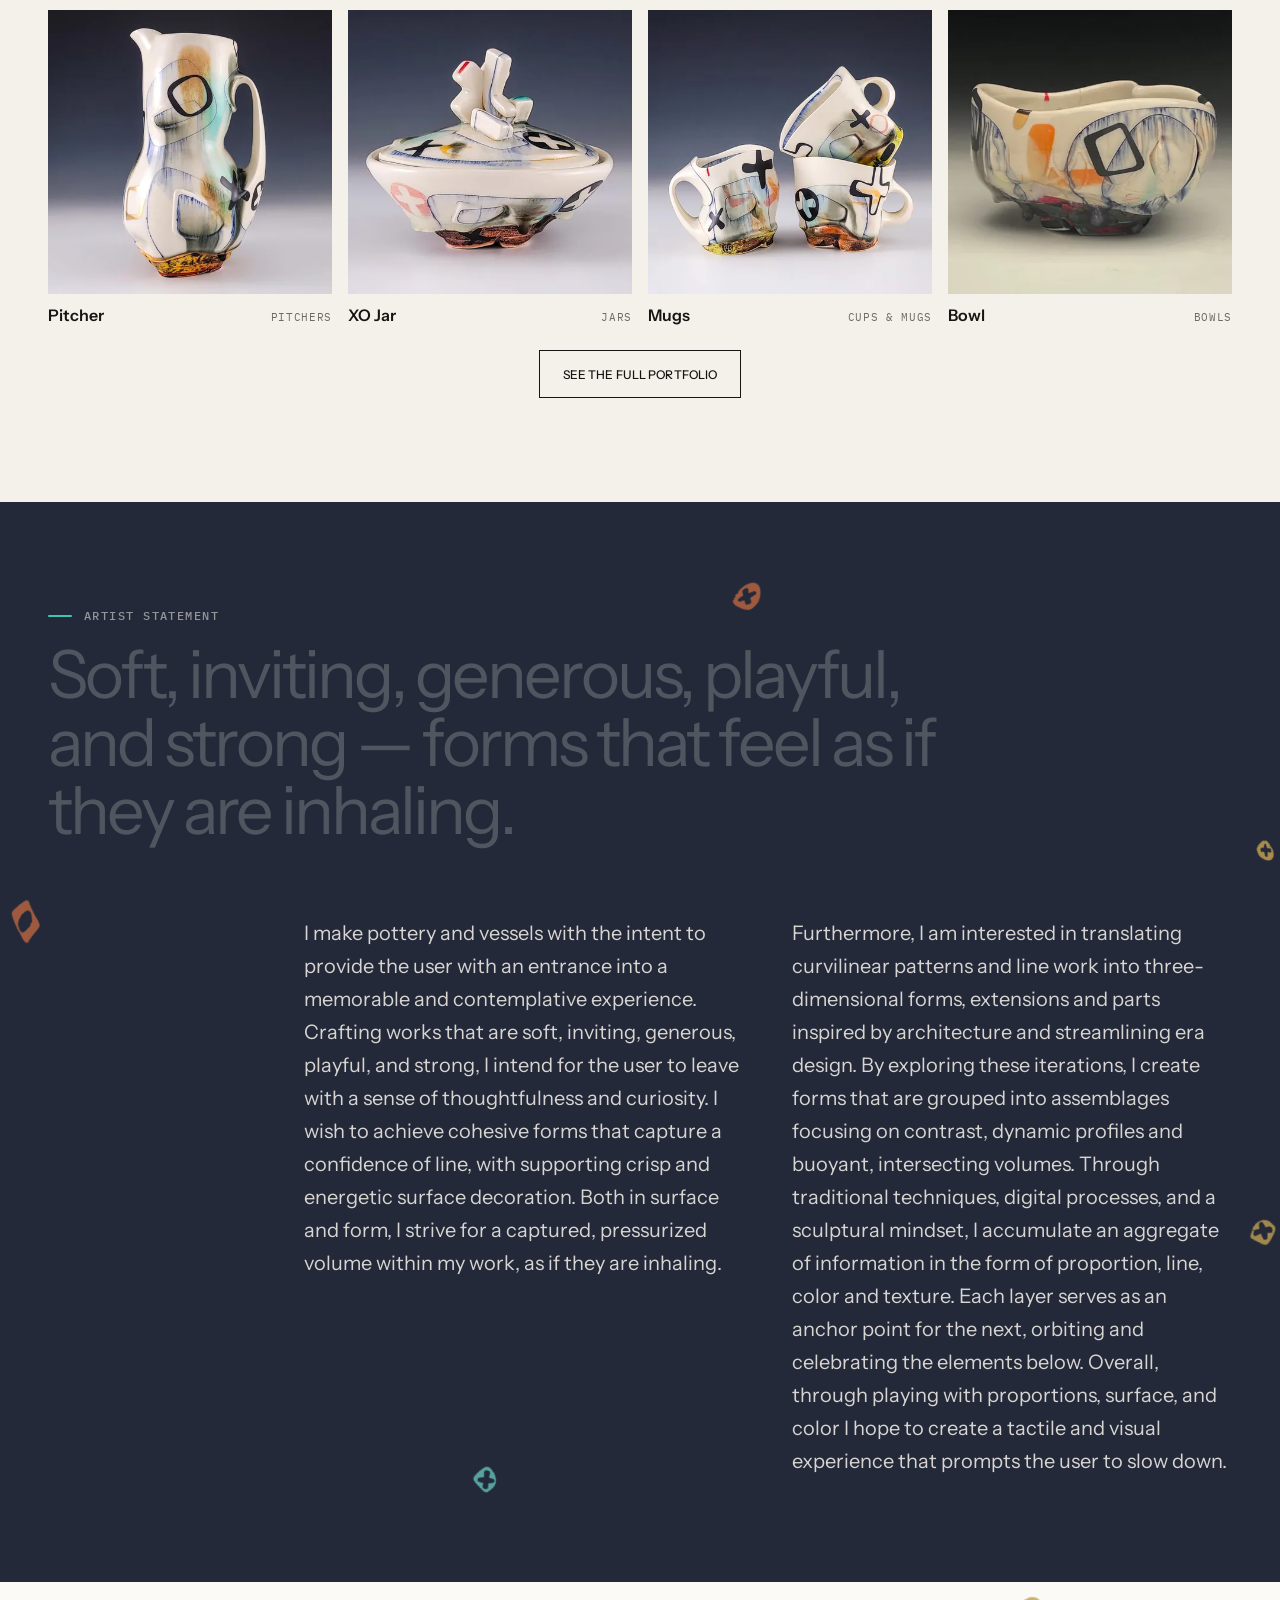
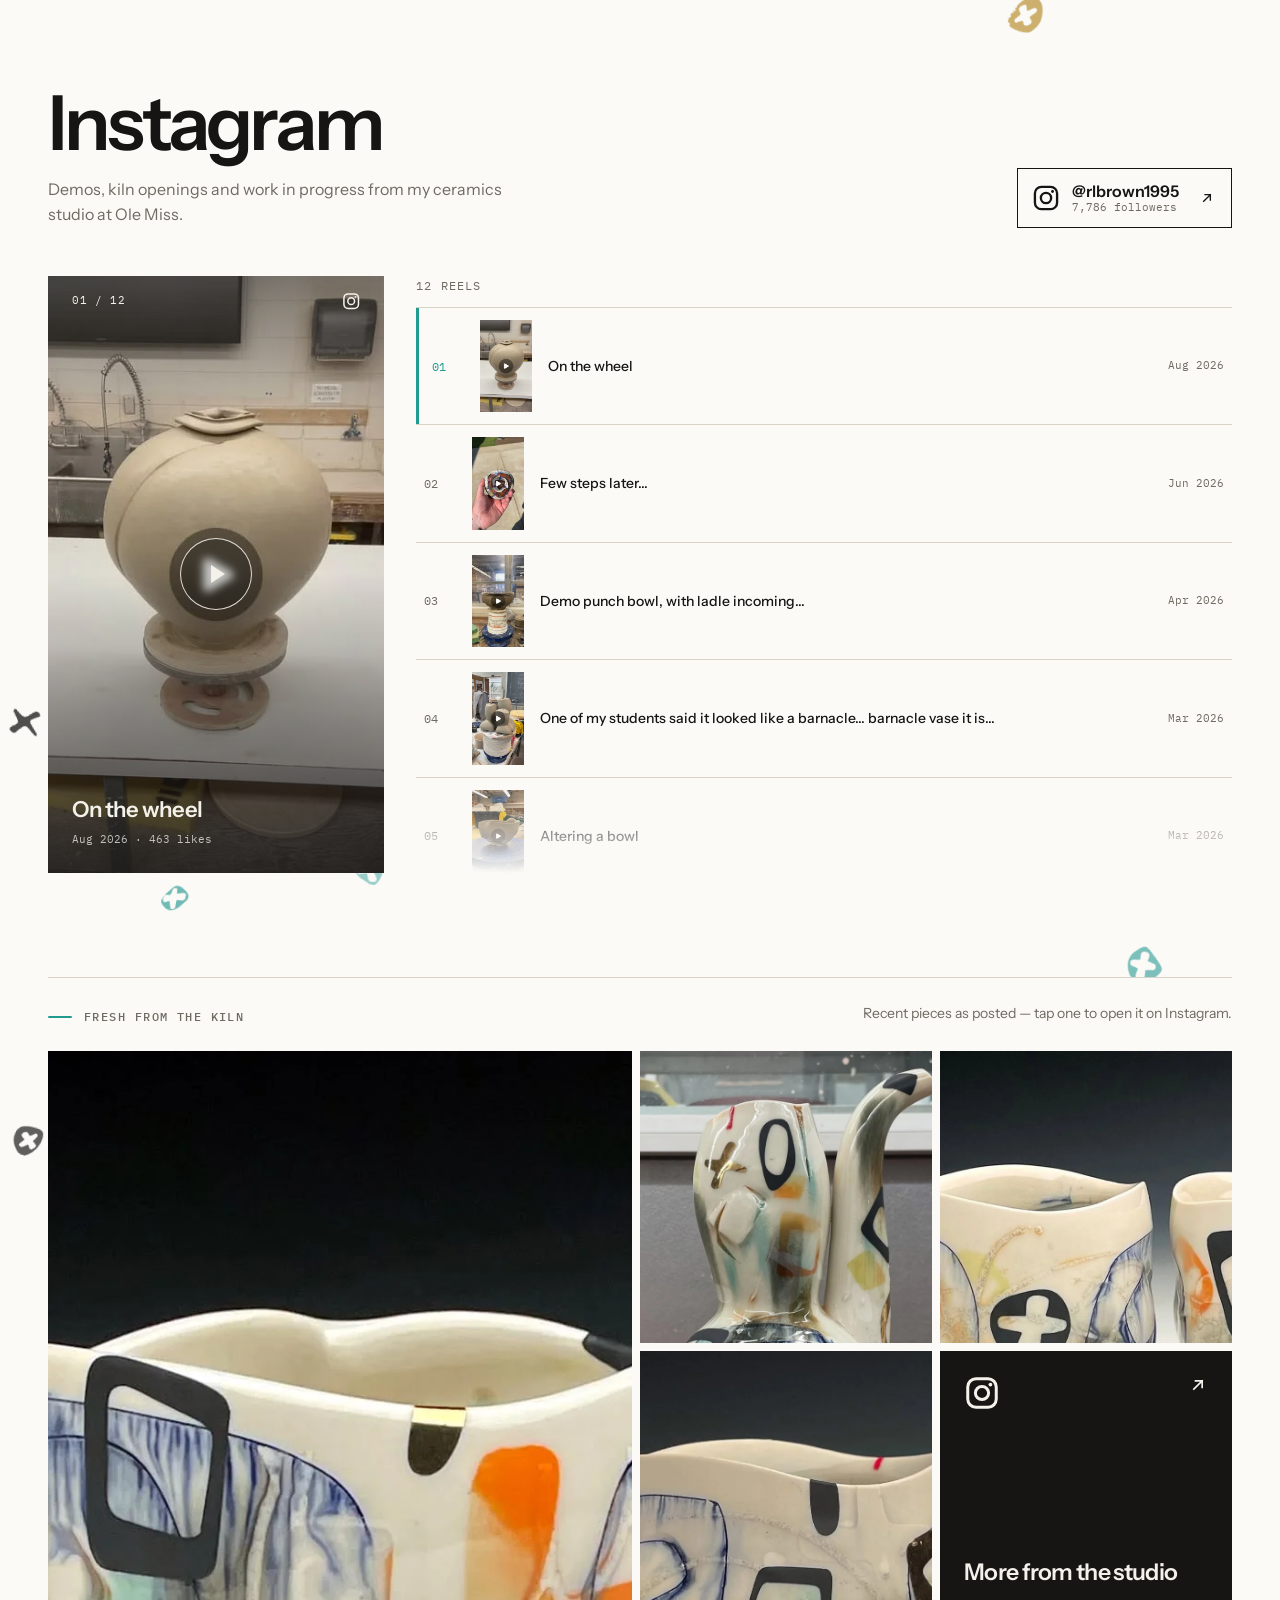
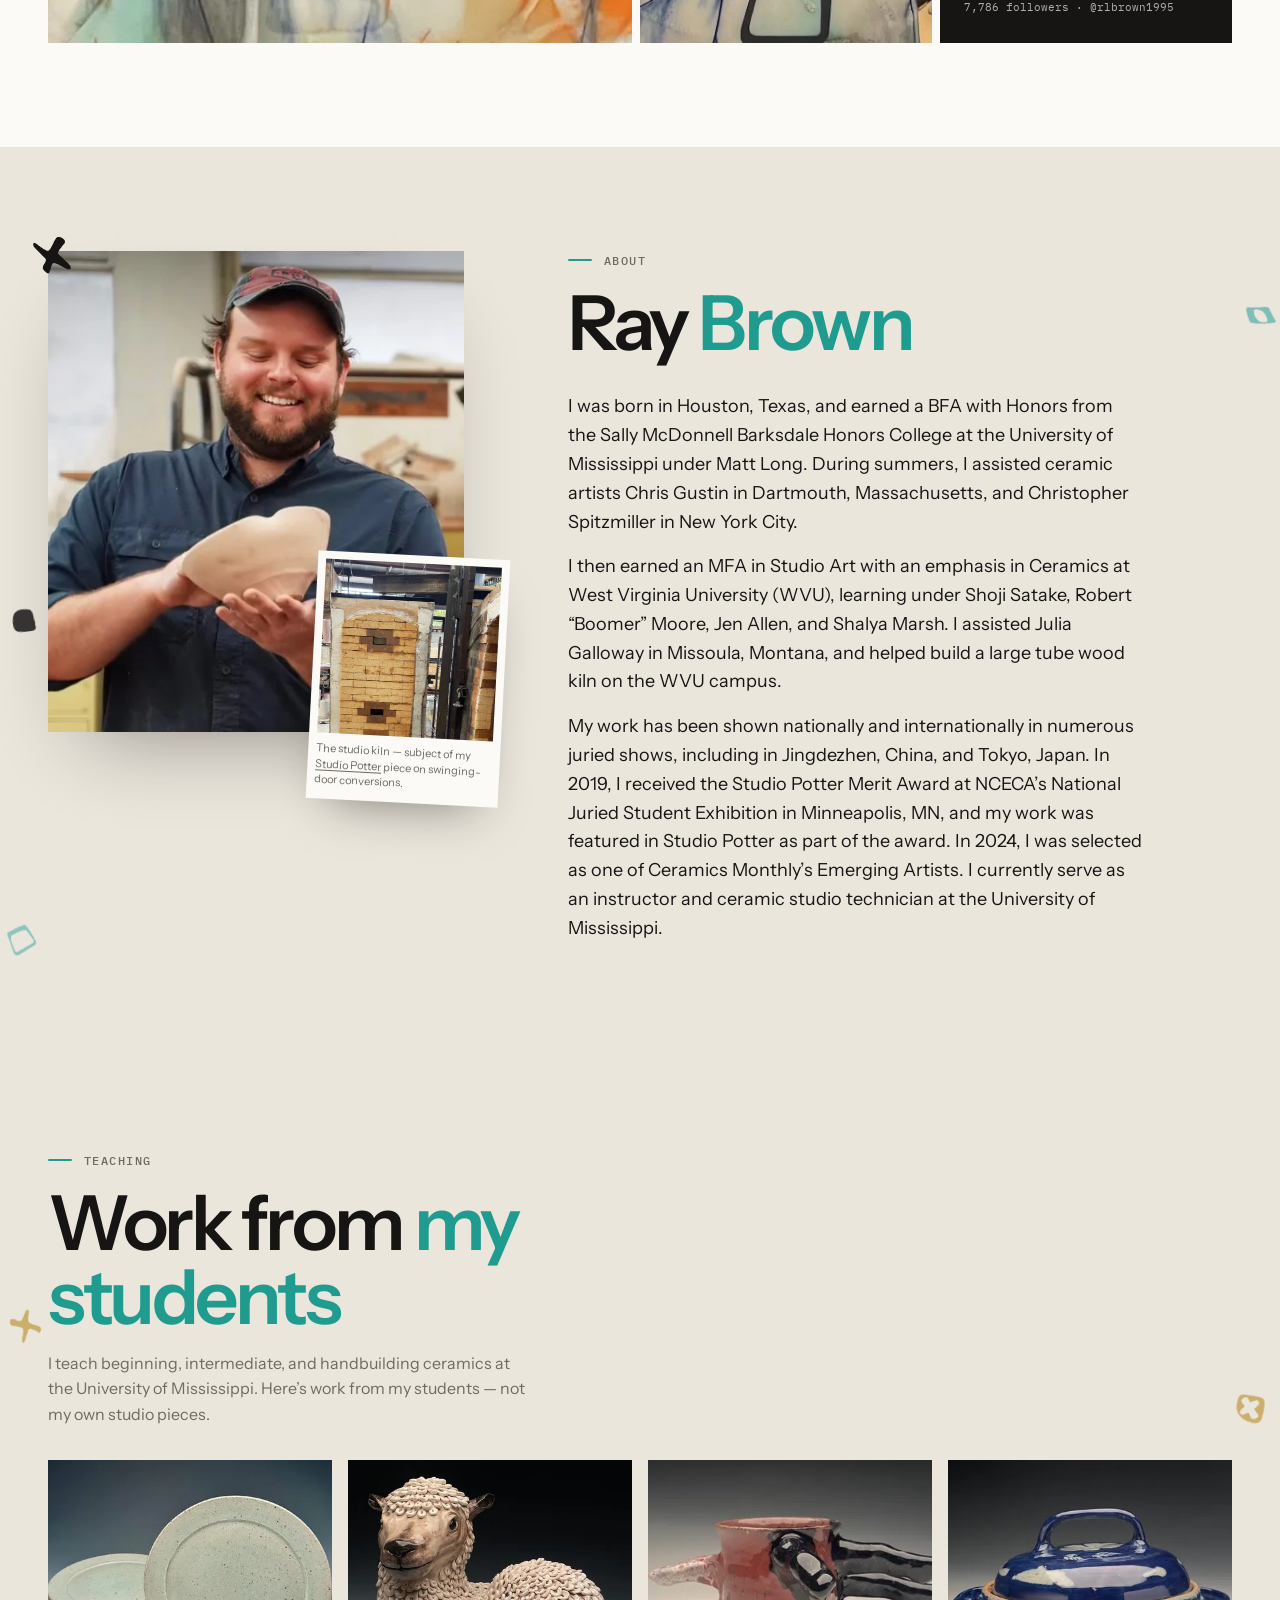
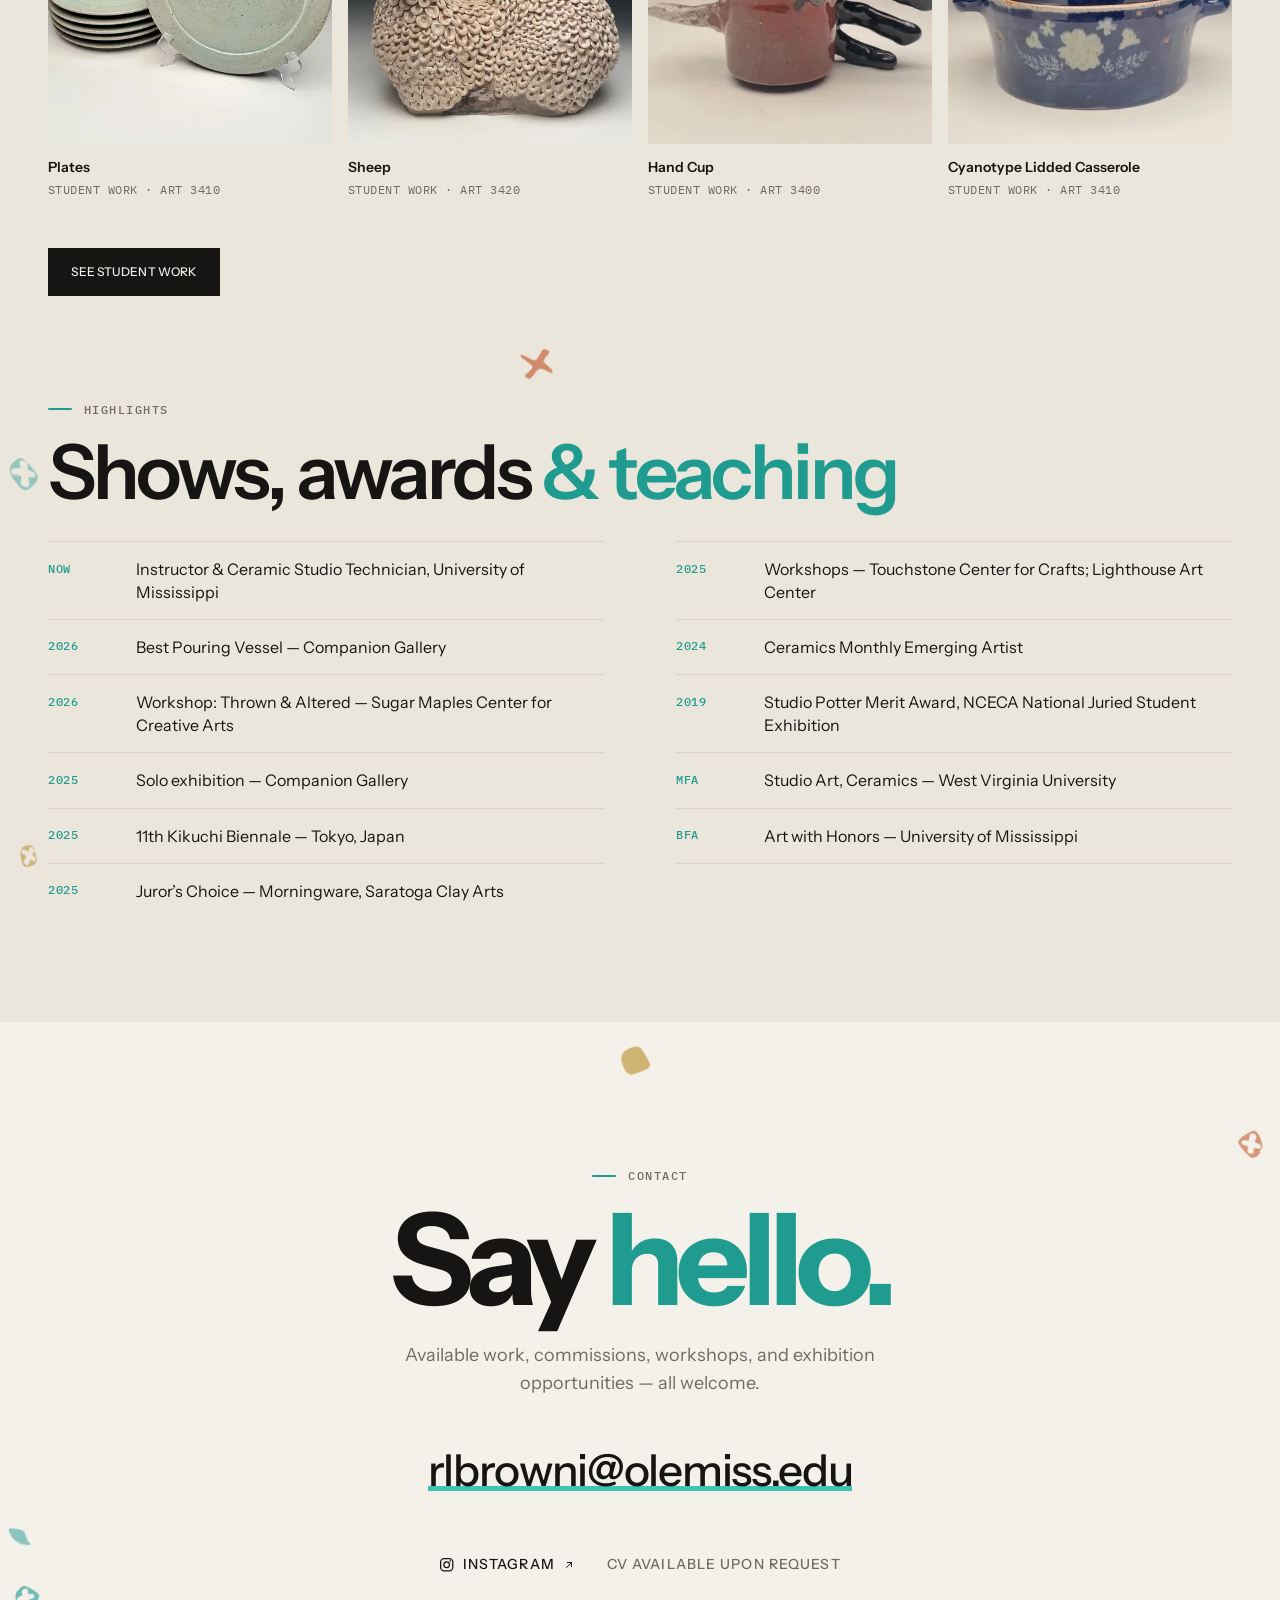
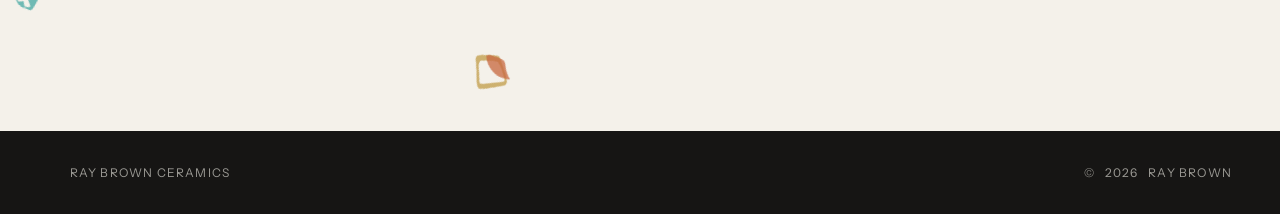
==== commit 72d5f45a: "Contact: CV line is plain text, not a link" ====
--- a/index.html
+++ b/index.html
@@ -361,7 +361,7 @@
           <a class="contact-email reveal" href="mailto:rlbrowni@olemiss.edu">rlbrowni@olemiss.edu</a>
           <div class="contact-links reveal">
             <a href="https://www.instagram.com/rlbrown1995/" target="_blank" rel="noopener noreferrer"><svg class="ig-glyph" aria-hidden="true"><use href="#ig-glyph" /></svg>Instagram<svg class="icon" aria-hidden="true"><use href="#icon-arrow-ne" /></svg></a>
-            <a class="contact-link" href="mailto:rlbrowni@olemiss.edu?subject=CV%20request"><span>CV</span> Available upon request<svg class="icon" aria-hidden="true"><use href="#icon-arrow-ne" /></svg></a>
+            <span class="contact-note">CV available upon request</span>
           </div>
         </div>
       </section>
--- a/css/sections.css
+++ b/css/sections.css
@@ -304,3 +304,12 @@
     display: none;
   }
 }
+
+/* Plain note in the contact row: not a link, no hover */
+.contact-links .contact-note {
+  min-height: 44px;
+  display: inline-flex;
+  align-items: center;
+  color: var(--color-muted);
+  cursor: default;
+}
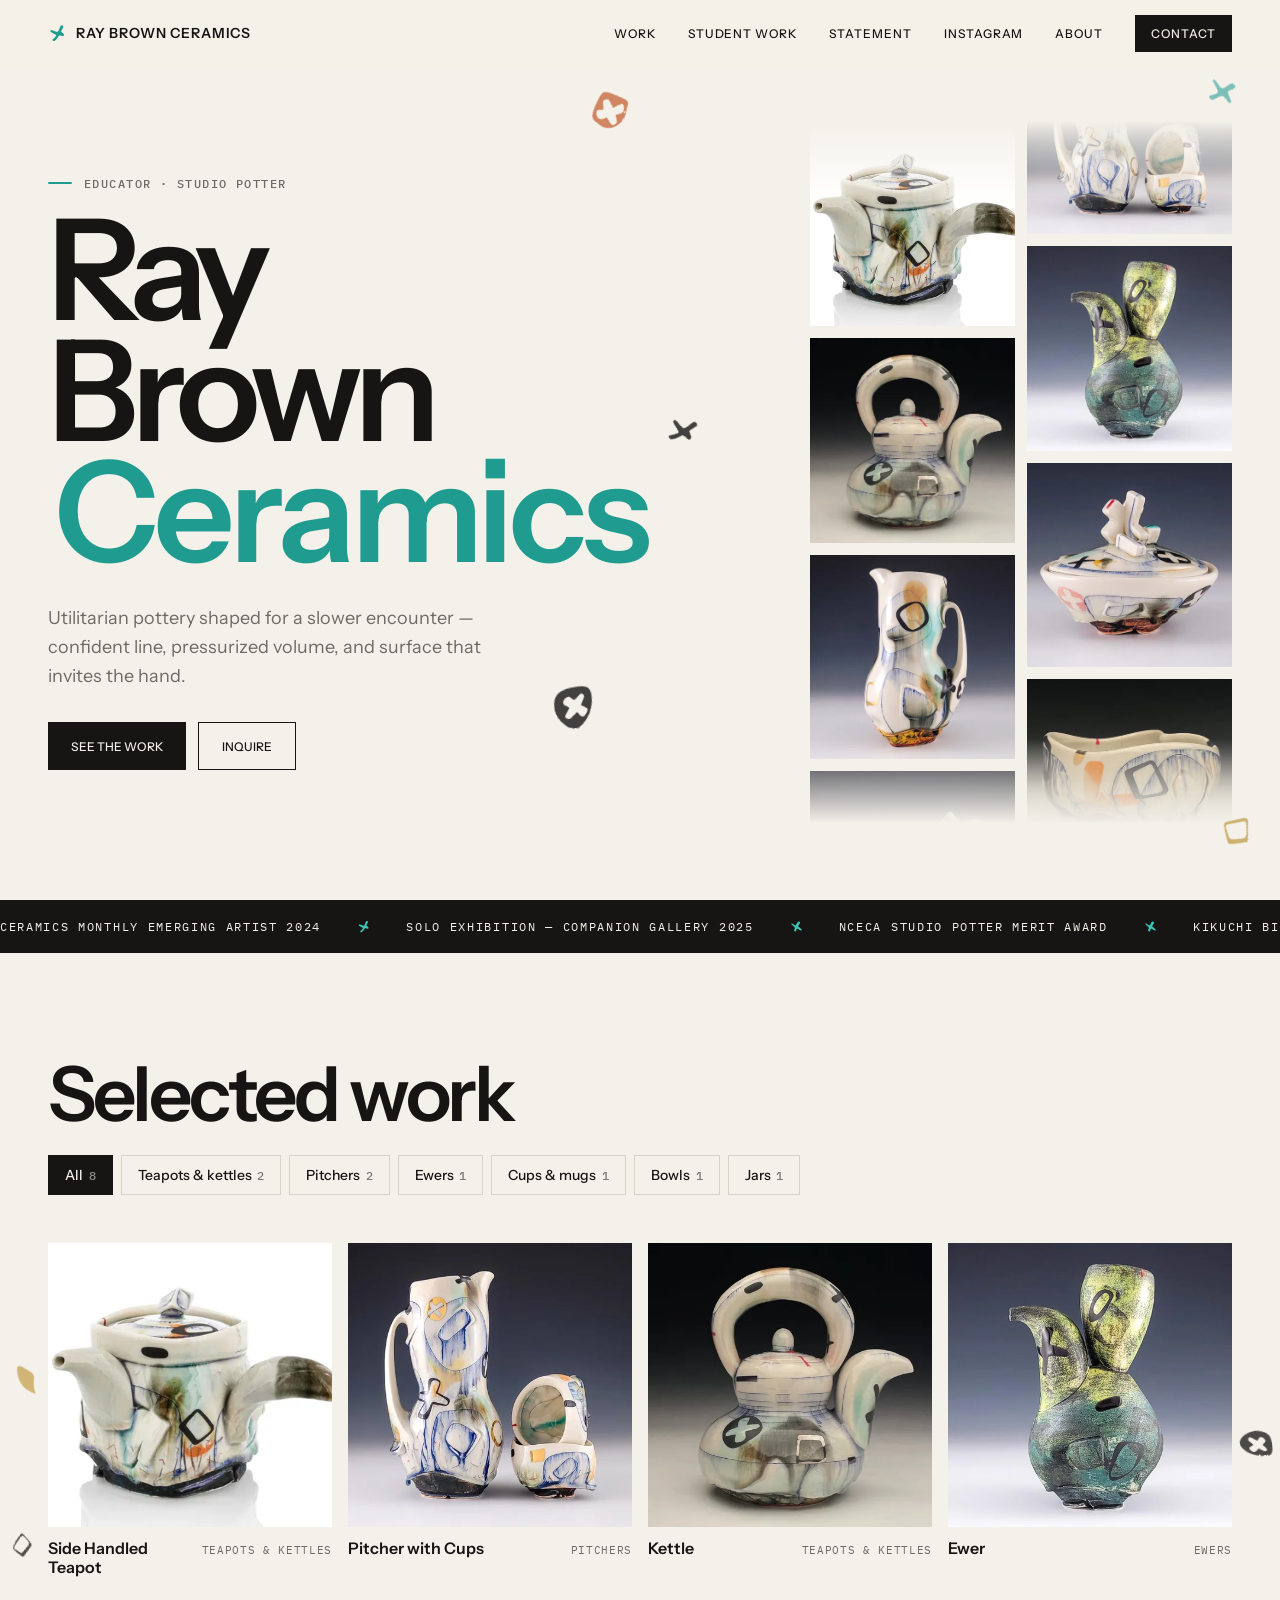
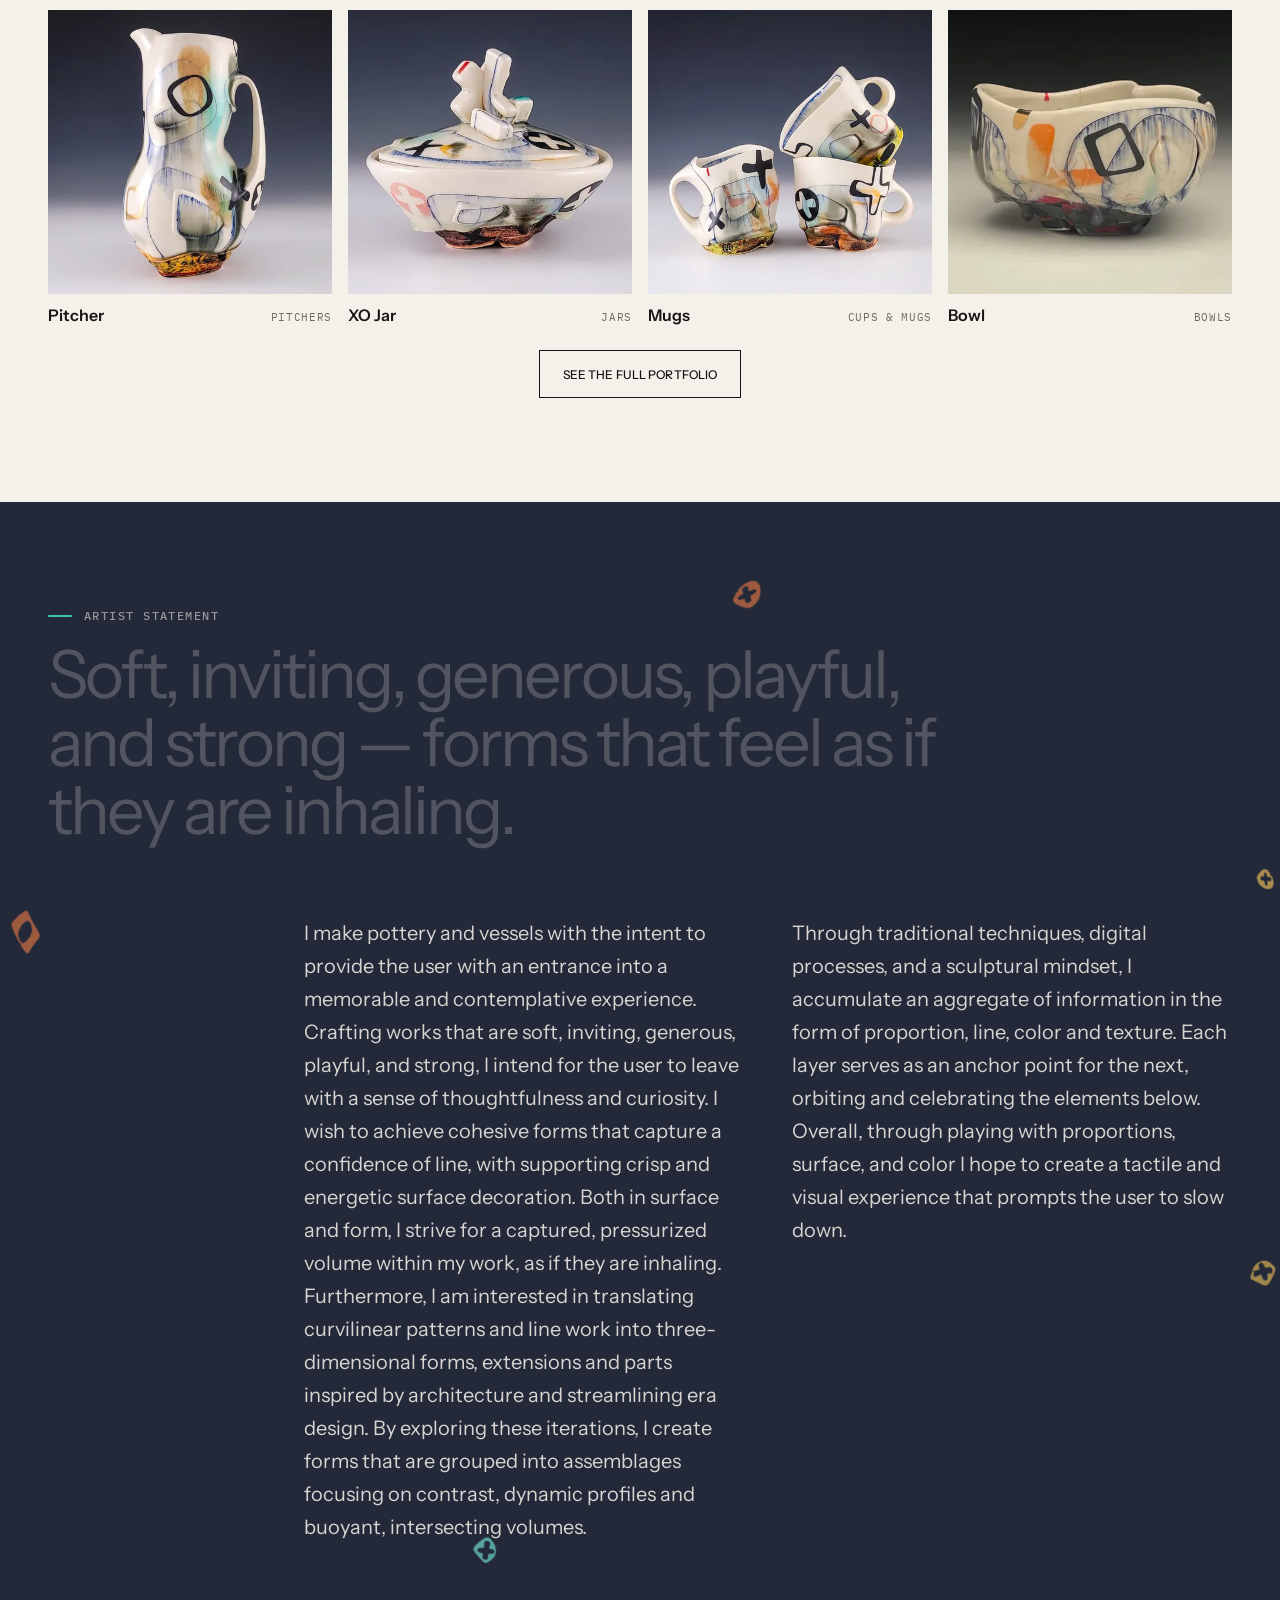
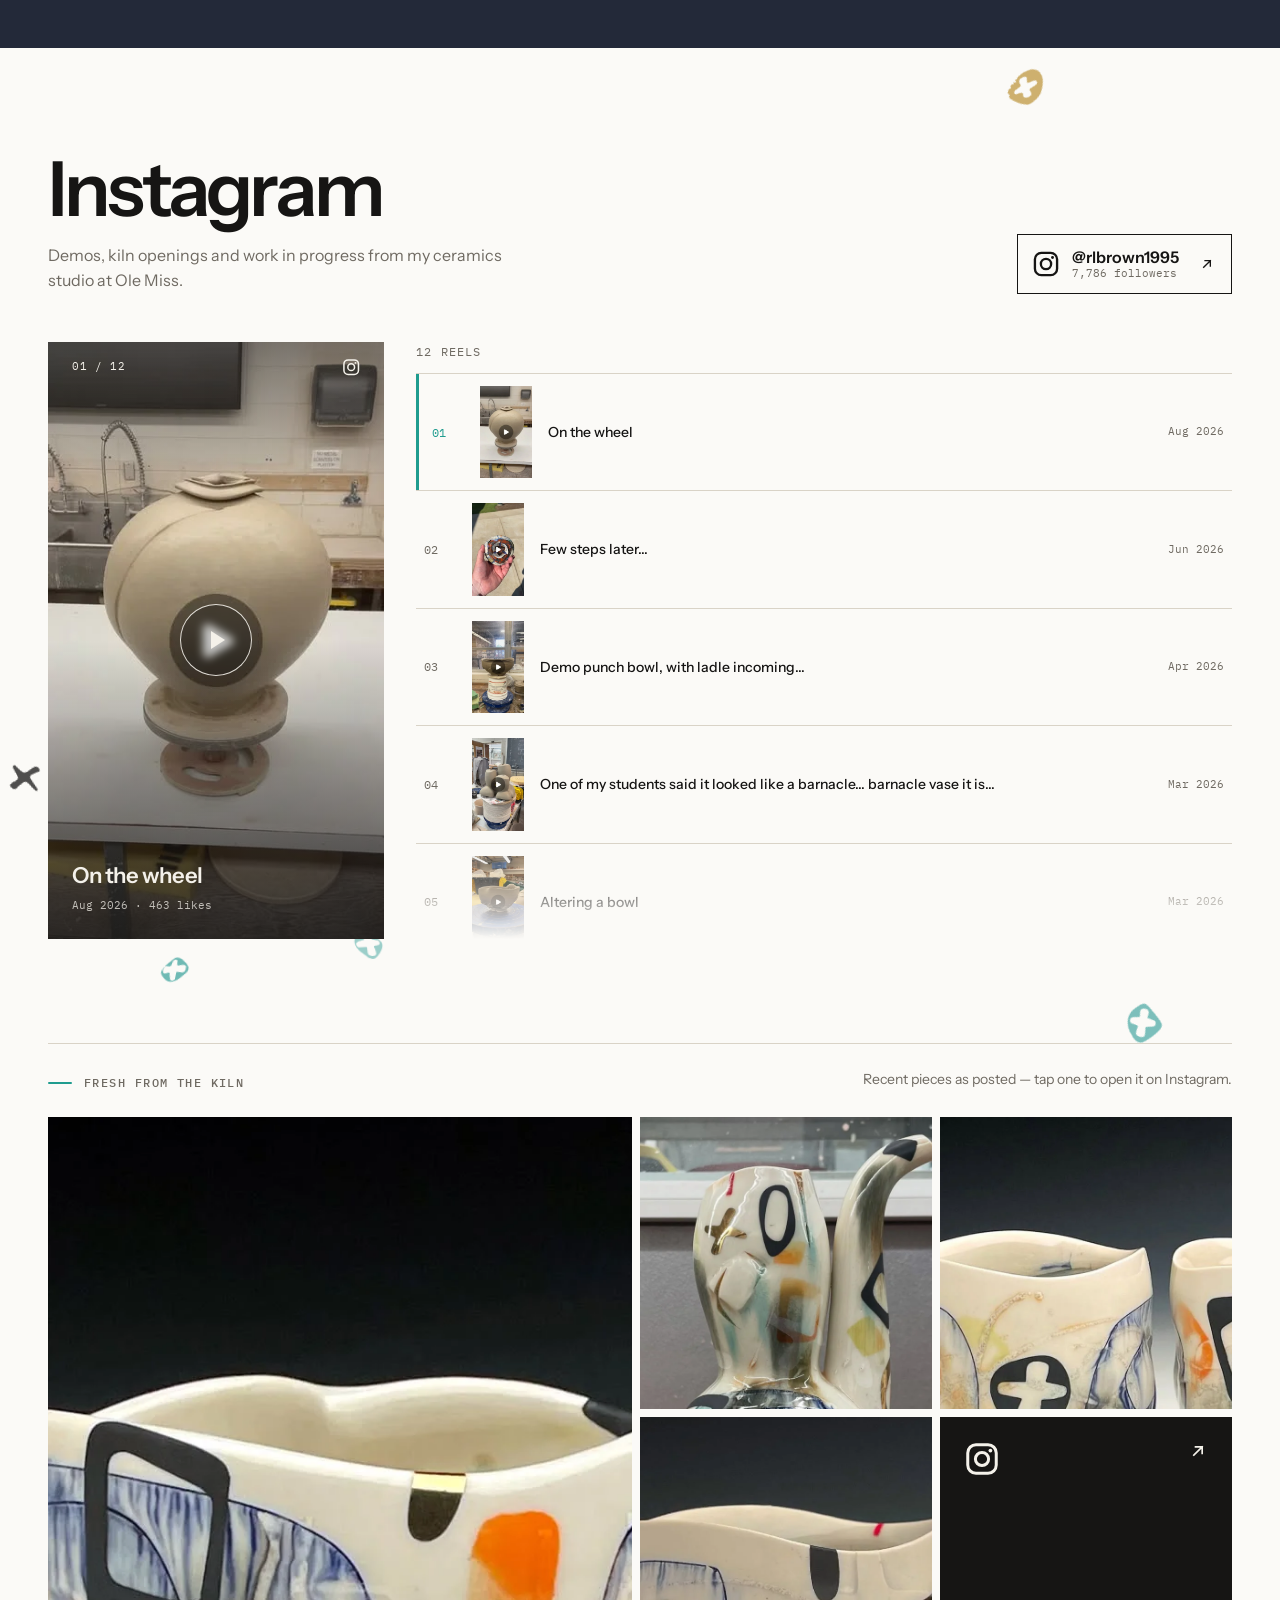
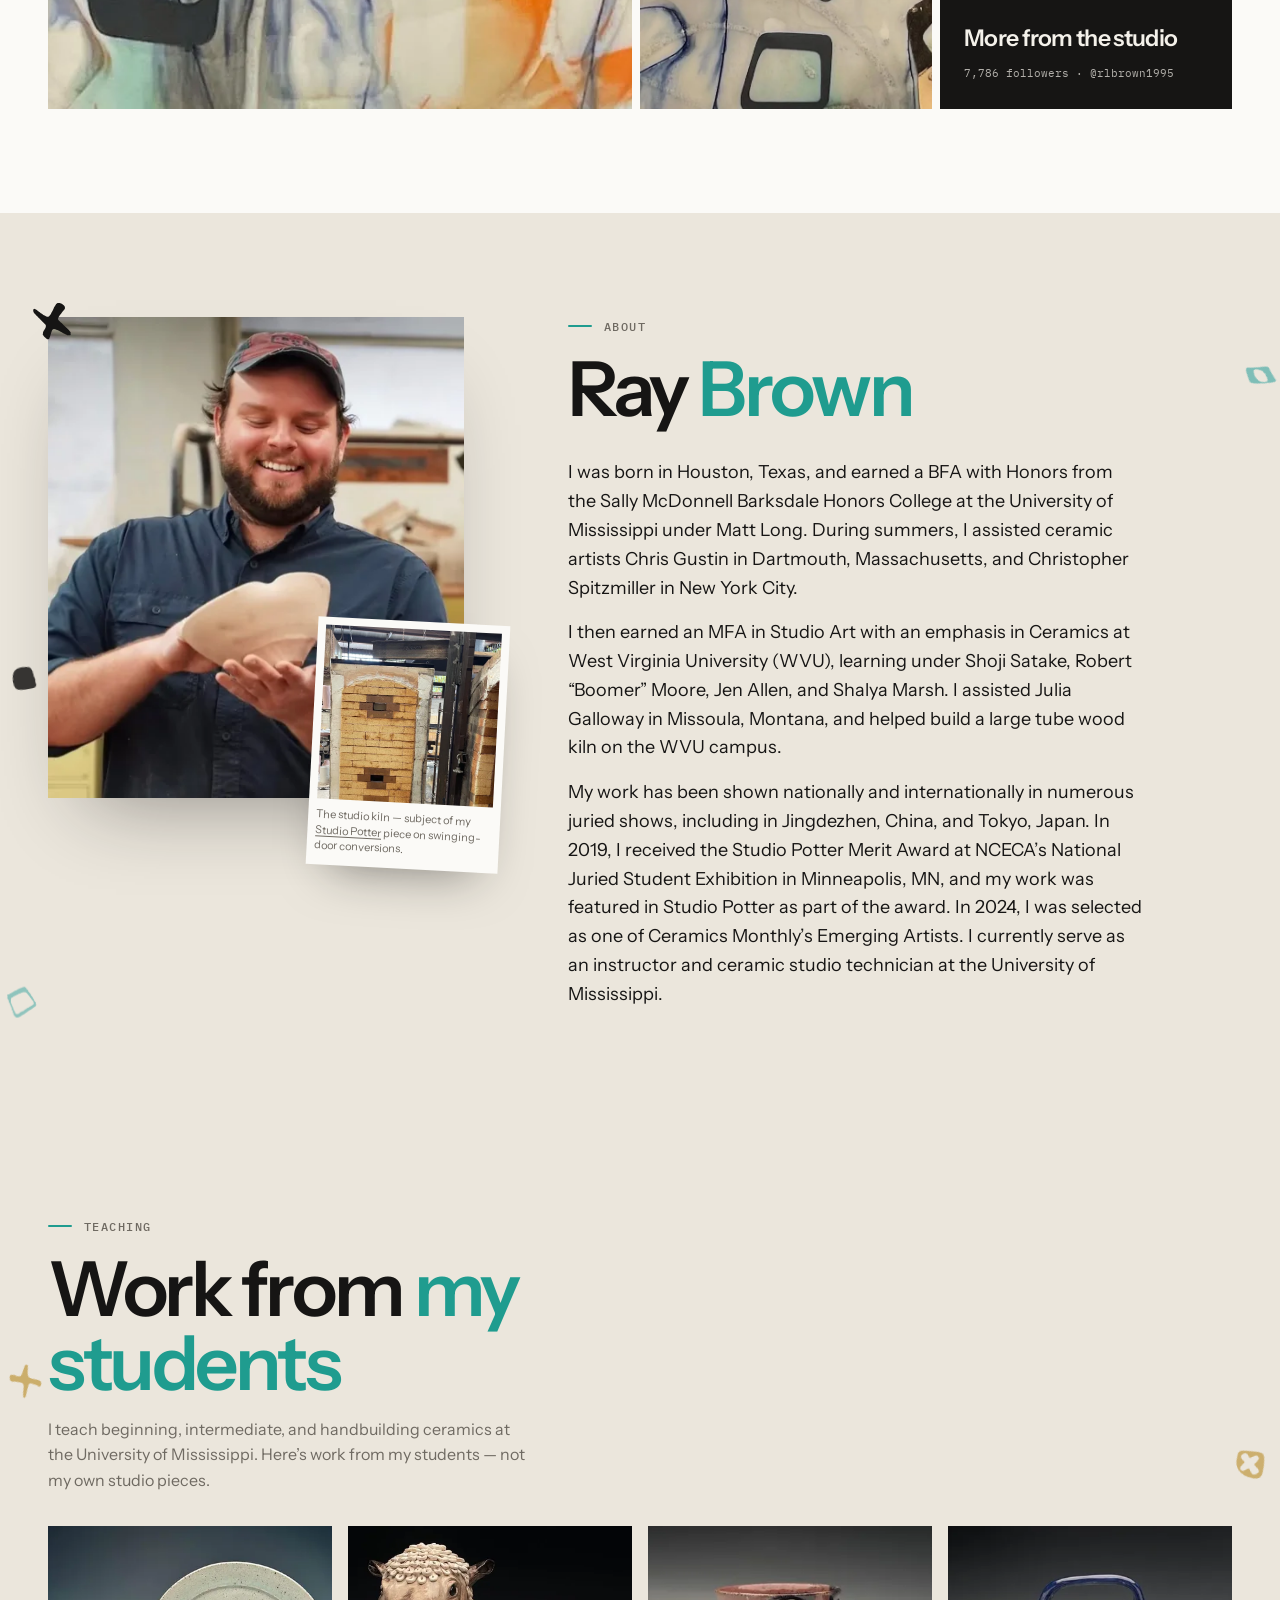
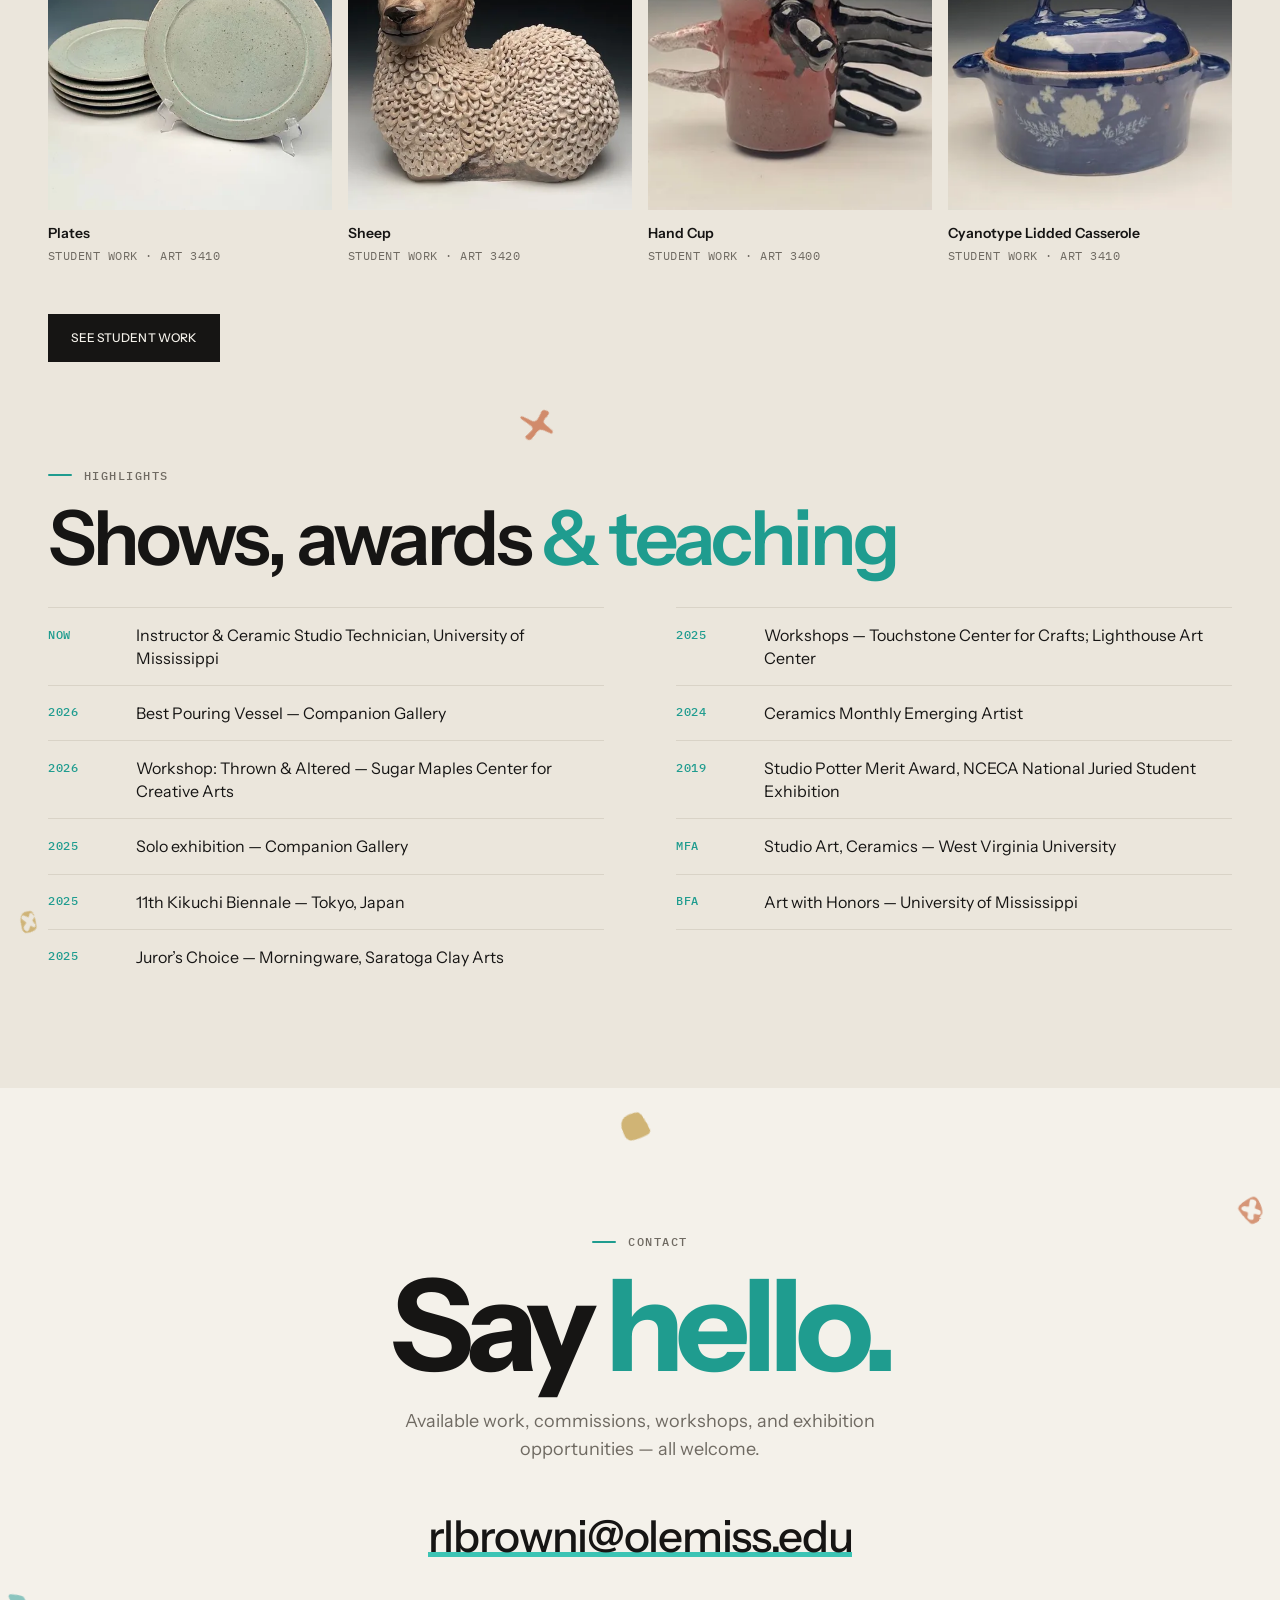
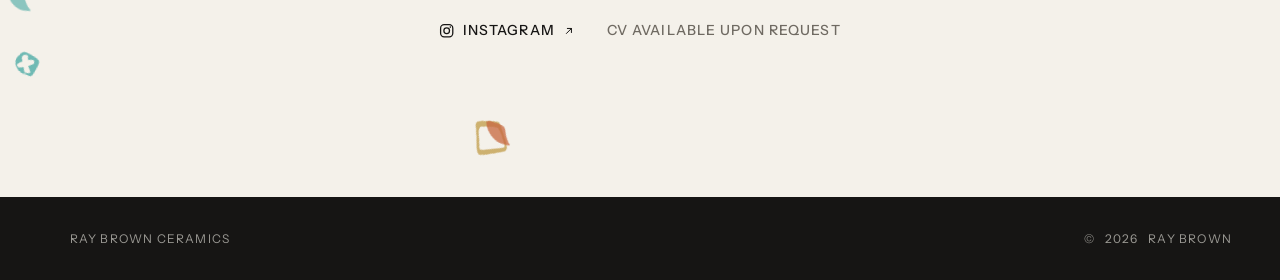
==== commit 632b8cb8: "Contact row alignment, CSS cache-busting, statement paragraph break per Ray" ====
--- a/index.html
+++ b/index.html
@@ -47,16 +47,16 @@
         setTimeout(done, 1200);
       })();
     </script>
-    <link rel="stylesheet" href="css/tokens.css" />
-    <link rel="stylesheet" href="css/base.css" />
-    <link rel="stylesheet" href="css/layout.css" />
-    <link rel="stylesheet" href="css/hero.css" />
-    <link rel="stylesheet" href="css/work.css" />
-    <link rel="stylesheet" href="css/sections.css" />
-    <link rel="stylesheet" href="css/studio.css" />
-    <link rel="stylesheet" href="css/teaching.css" />
-    <link rel="stylesheet" href="css/motion.css" />
-    <link rel="stylesheet" href="css/mobile.css" />
+    <link rel="stylesheet" href="css/tokens.css?v=202610231511" />
+    <link rel="stylesheet" href="css/base.css?v=202610231511" />
+    <link rel="stylesheet" href="css/layout.css?v=202610231511" />
+    <link rel="stylesheet" href="css/hero.css?v=202610231511" />
+    <link rel="stylesheet" href="css/work.css?v=202610231511" />
+    <link rel="stylesheet" href="css/sections.css?v=202610231511" />
+    <link rel="stylesheet" href="css/studio.css?v=202610231511" />
+    <link rel="stylesheet" href="css/teaching.css?v=202610231511" />
+    <link rel="stylesheet" href="css/motion.css?v=202610231511" />
+    <link rel="stylesheet" href="css/mobile.css?v=202610231511" />
   </head>
   <body>
 
@@ -183,26 +183,29 @@
           </blockquote>
           <div class="statement-body reveal">
             <p>
-              I make pottery and vessels with the intent to provide the user with an
-              entrance into a memorable and contemplative experience. Crafting works that
-              are soft, inviting, generous, playful, and strong, I intend for the user to
-              leave with a sense of thoughtfulness and curiosity. I wish to achieve
-              cohesive forms that capture a confidence of line, with supporting crisp and
-              energetic surface decoration. Both in surface and form, I strive for a
-              captured, pressurized volume within my work, as if they are inhaling.
+              I make pottery and vessels with the intent to provide the user
+              with an entrance into a memorable and contemplative experience.
+              Crafting works that are soft, inviting, generous, playful, and
+              strong, I intend for the user to leave with a sense of
+              thoughtfulness and curiosity. I wish to achieve cohesive forms
+              that capture a confidence of line, with supporting crisp and
+              energetic surface decoration. Both in surface and form, I strive
+              for a captured, pressurized volume within my work, as if they are
+              inhaling. Furthermore, I am interested in translating curvilinear
+              patterns and line work into three-dimensional forms, extensions
+              and parts inspired by architecture and streamlining era design. By
+              exploring these iterations, I create forms that are grouped into
+              assemblages focusing on contrast, dynamic profiles and buoyant,
+              intersecting volumes.
             </p>
             <p>
-              Furthermore, I am interested in translating curvilinear patterns and line
-              work into three-dimensional forms, extensions and parts inspired by
-              architecture and streamlining era design. By exploring these iterations, I
-              create forms that are grouped into assemblages focusing on contrast, dynamic
-              profiles and buoyant, intersecting volumes. Through traditional techniques,
-              digital processes, and a sculptural mindset, I accumulate an aggregate of
-              information in the form of proportion, line, color and texture. Each layer
-              serves as an anchor point for the next, orbiting and celebrating the
-              elements below. Overall, through playing with proportions, surface, and
-              color I hope to create a tactile and visual experience that prompts the user
-              to slow down.
+              Through traditional techniques, digital processes, and a
+              sculptural mindset, I accumulate an aggregate of information in
+              the form of proportion, line, color and texture. Each layer serves
+              as an anchor point for the next, orbiting and celebrating the
+              elements below. Overall, through playing with proportions,
+              surface, and color I hope to create a tactile and visual
+              experience that prompts the user to slow down.
             </p>
           </div>
         </div>
--- a/css/sections.css
+++ b/css/sections.css
@@ -230,6 +230,7 @@
 }
 
 .contact-links {
+  align-items: center;
   display: flex;
   justify-content: center;
   flex-wrap: wrap;
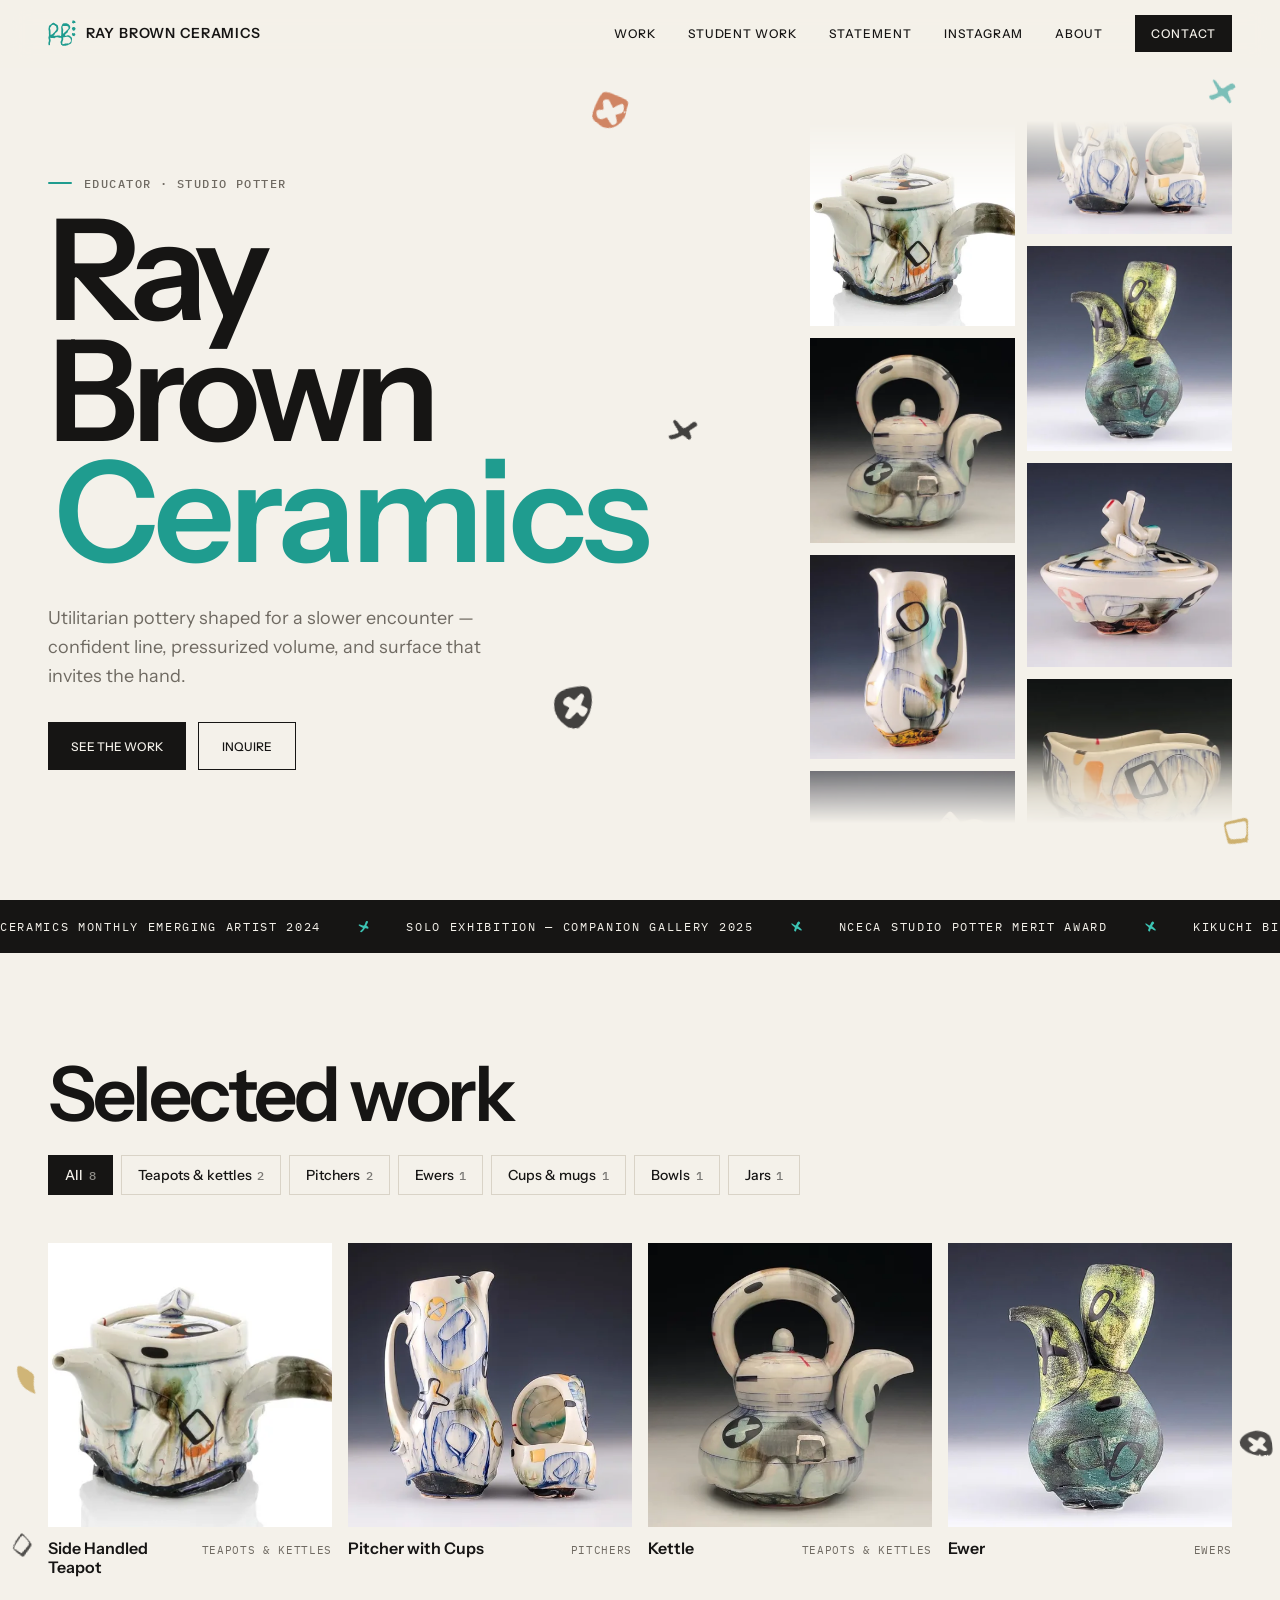
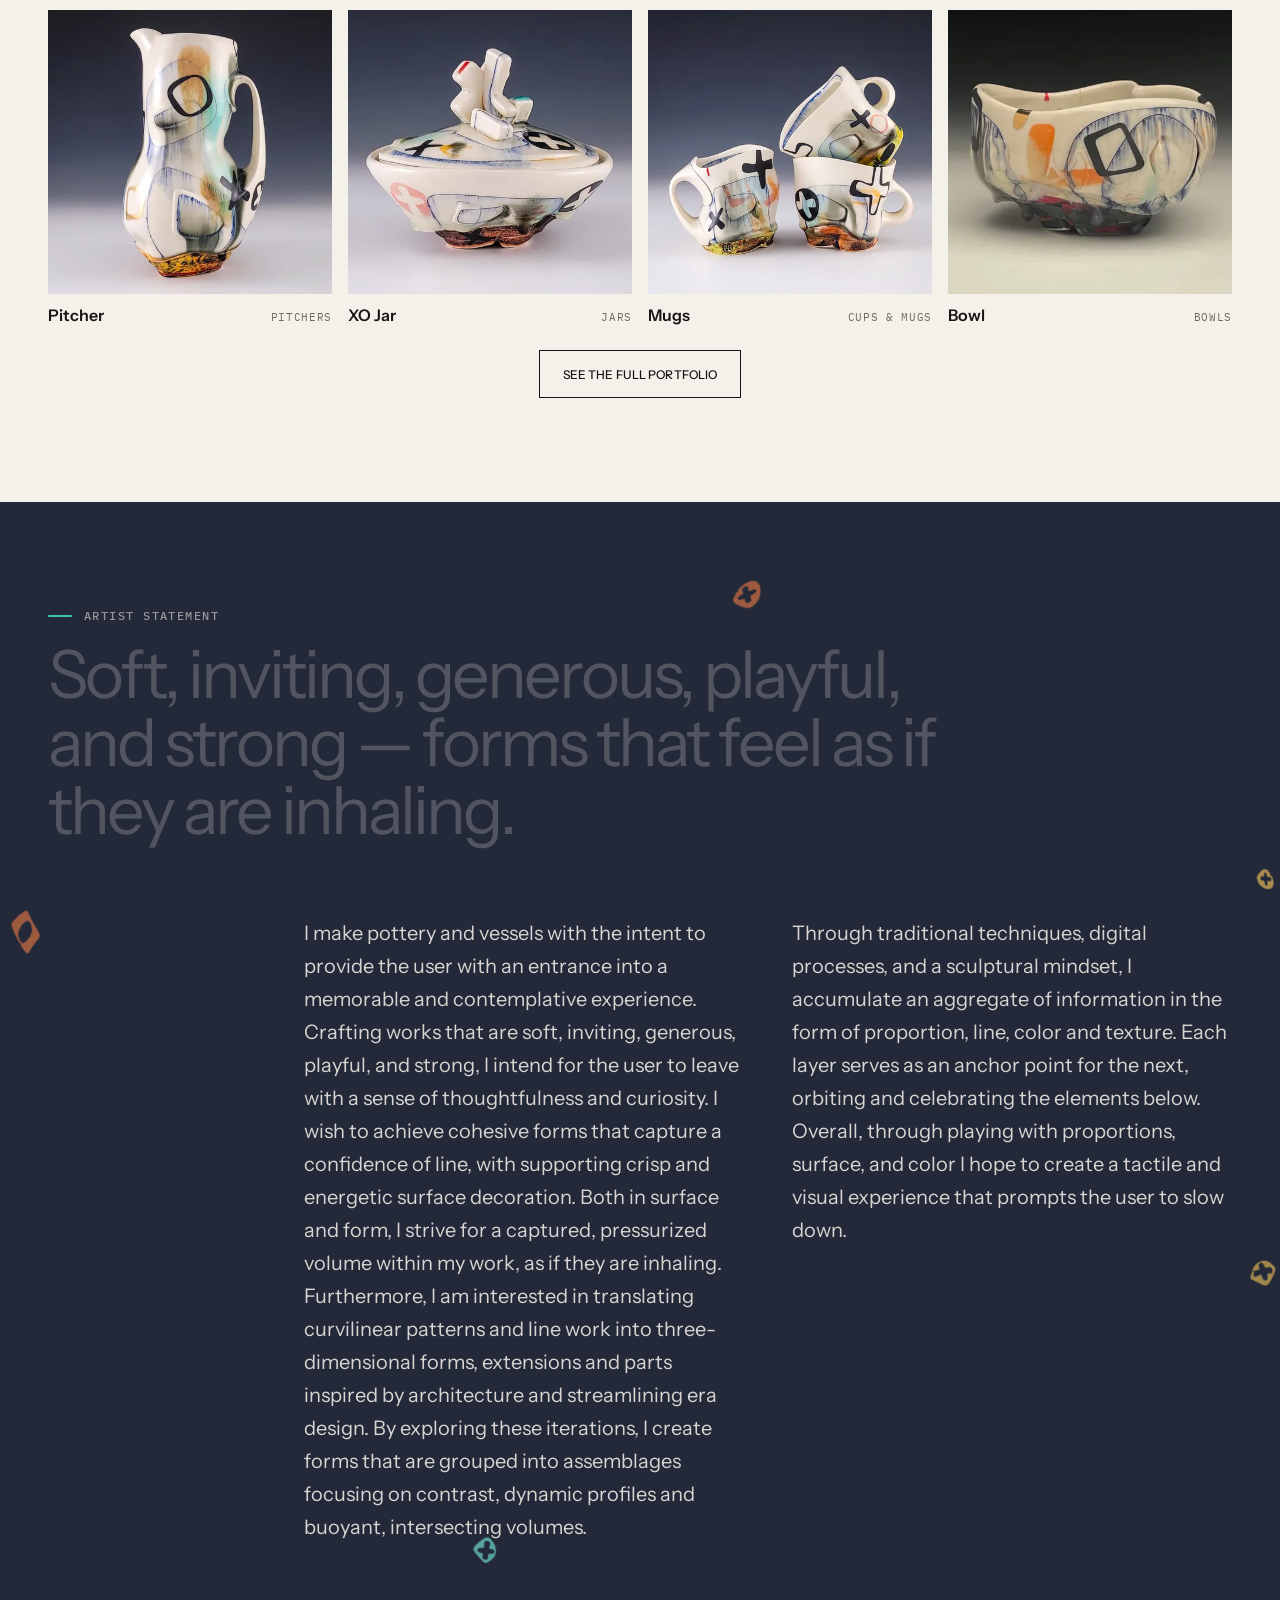
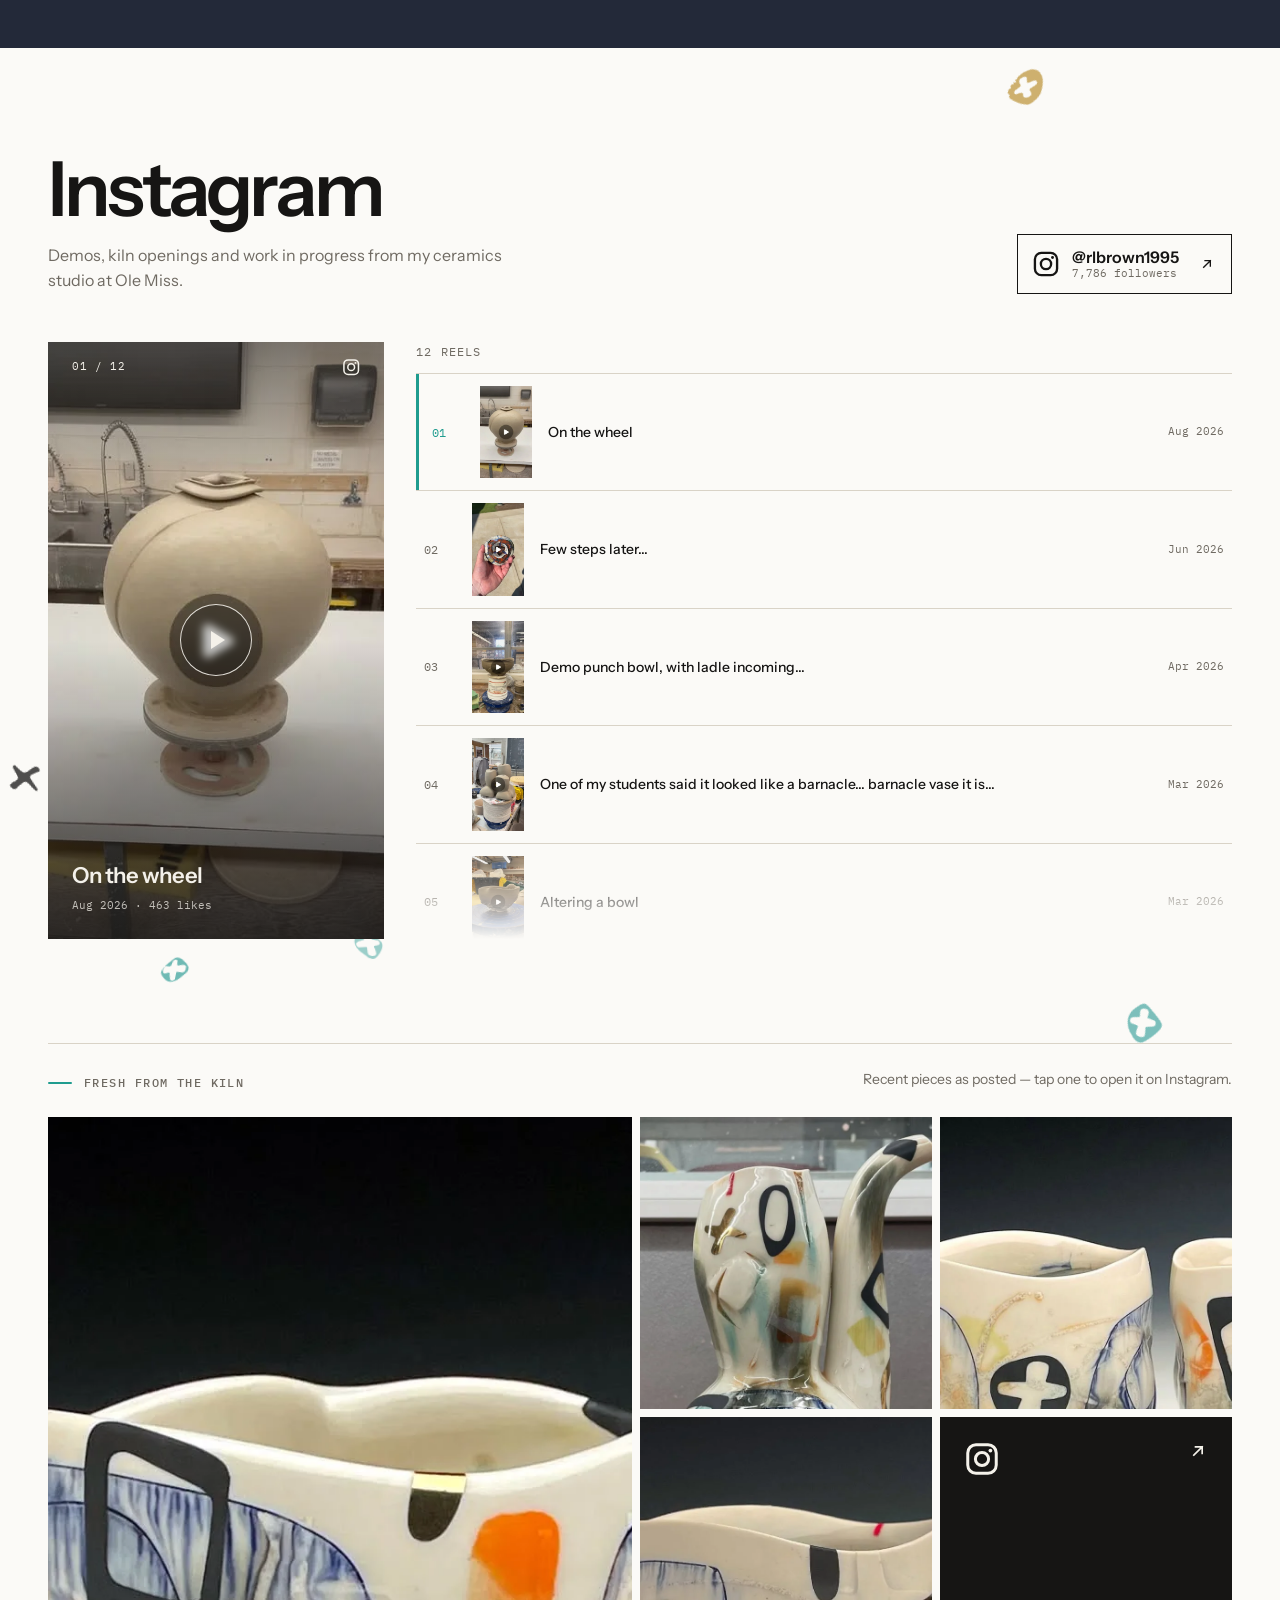
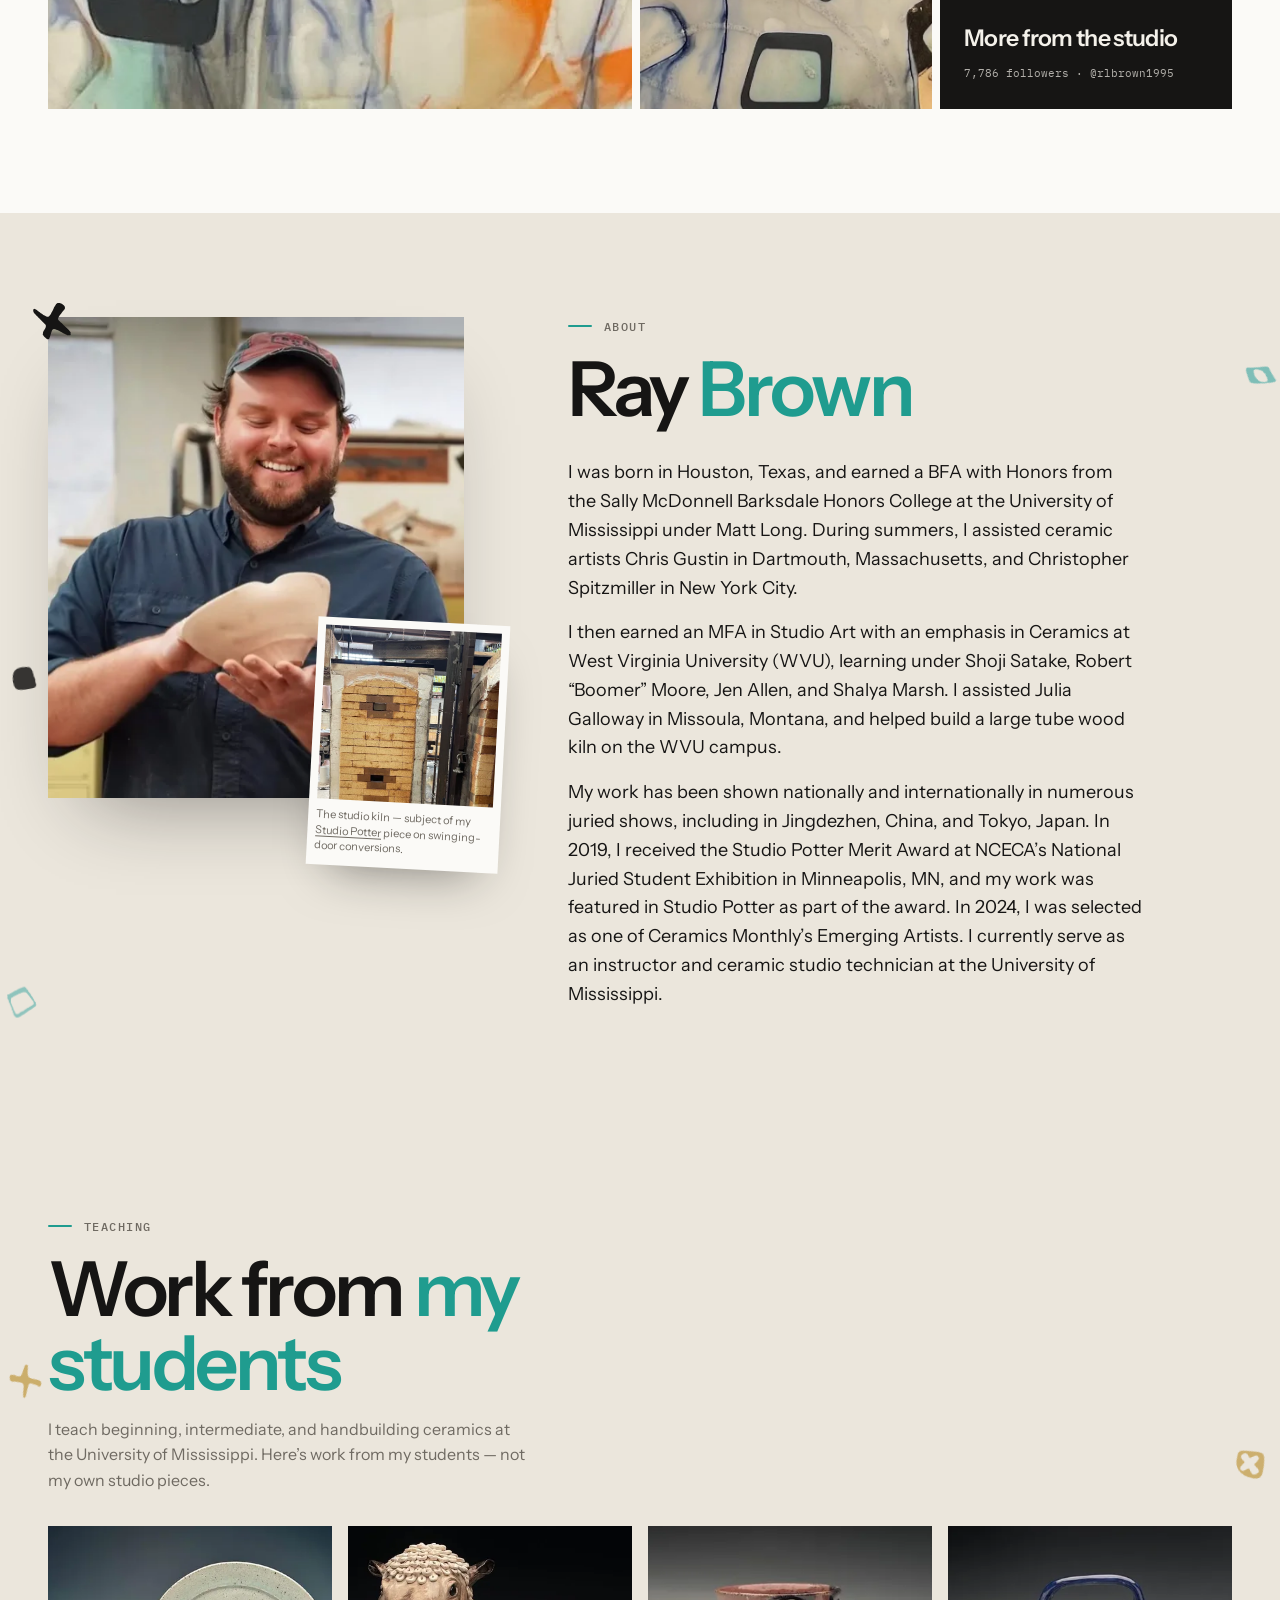
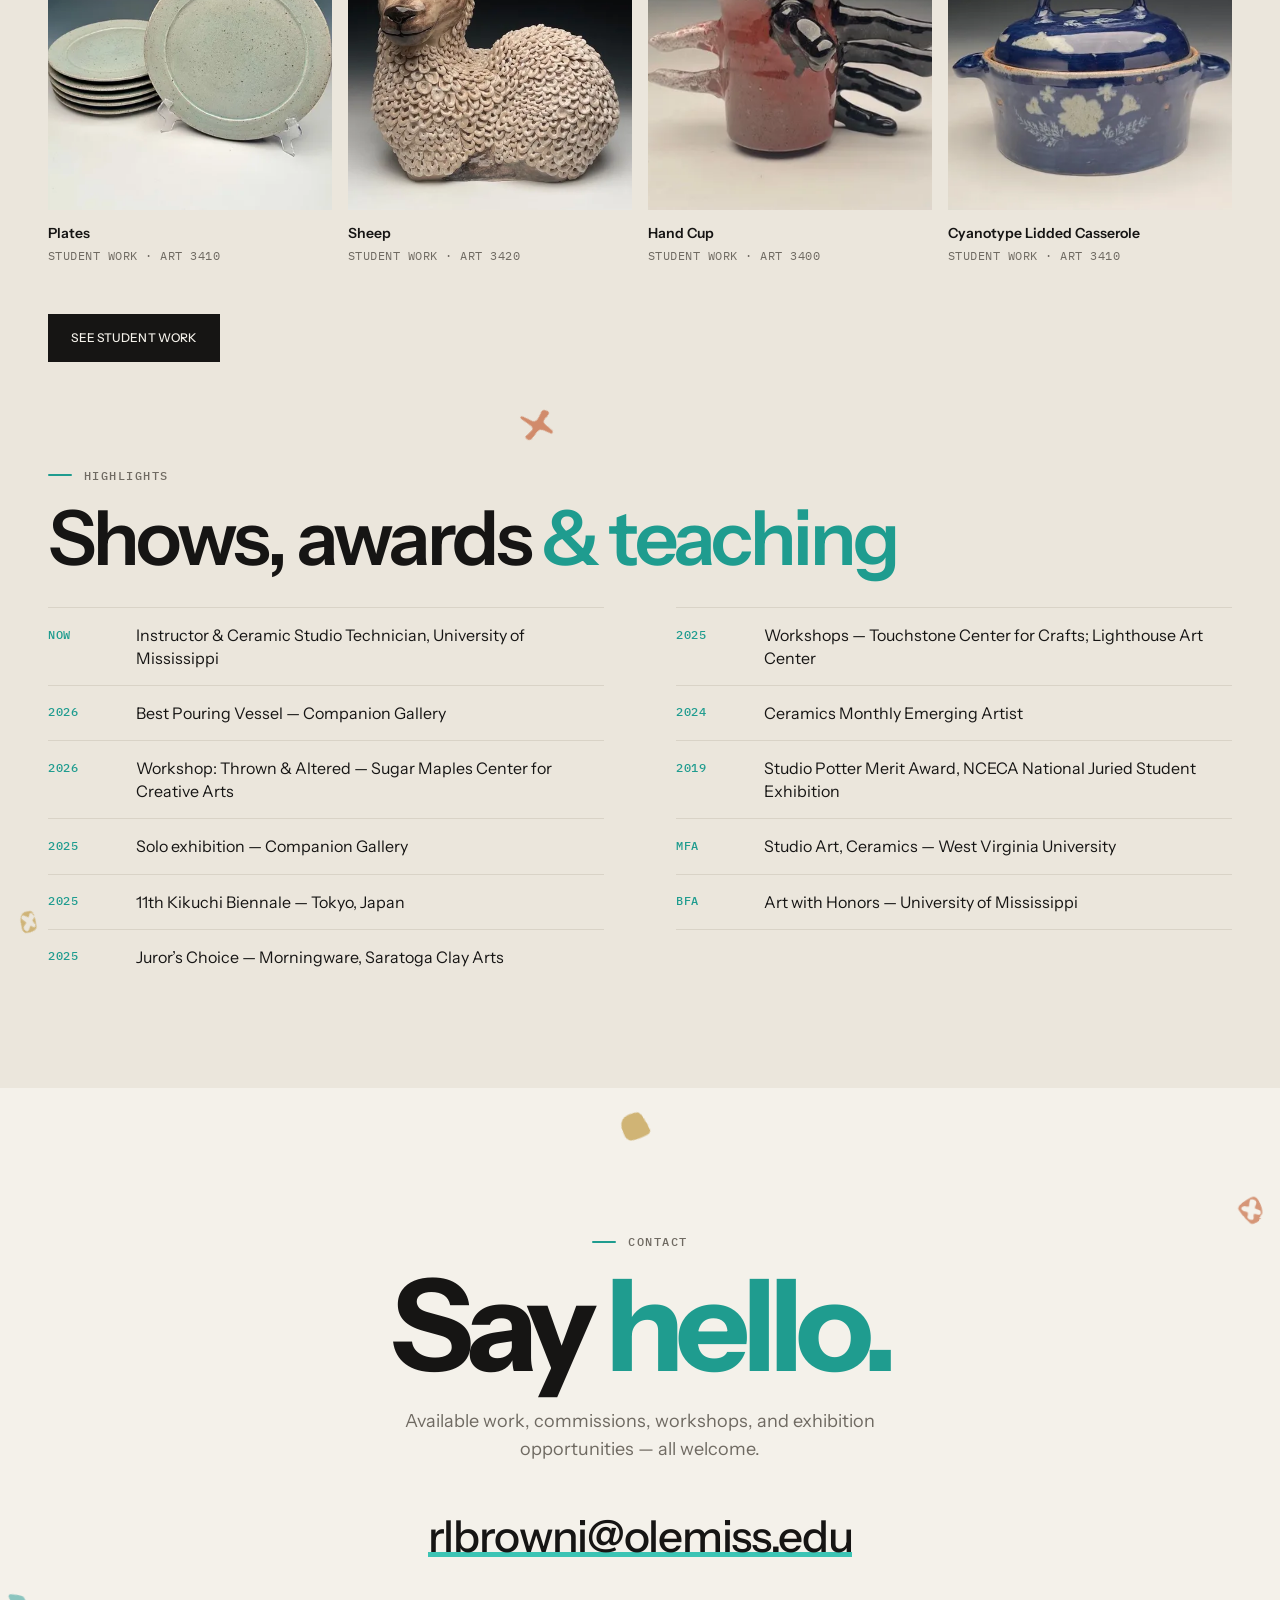
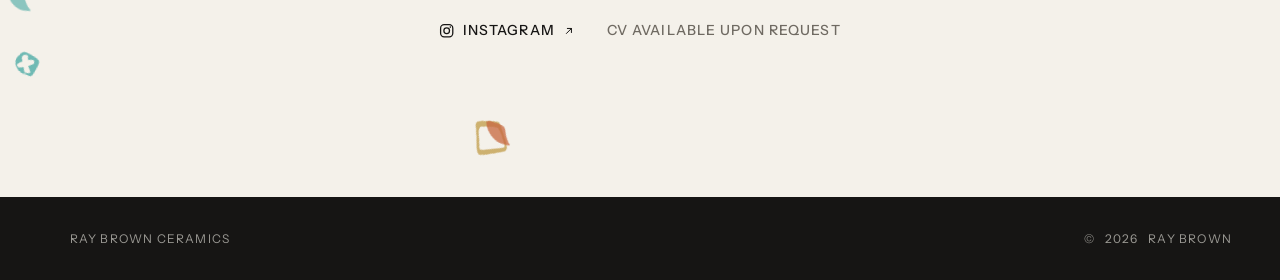
==== commit 95f67659: "Replace nav mark and favicons with Ray's traced RB stamp" ====
--- a/index.html
+++ b/index.html
@@ -47,16 +47,16 @@
         setTimeout(done, 1200);
       })();
     </script>
-    <link rel="stylesheet" href="css/tokens.css?v=202610231511" />
-    <link rel="stylesheet" href="css/base.css?v=202610231511" />
-    <link rel="stylesheet" href="css/layout.css?v=202610231511" />
-    <link rel="stylesheet" href="css/hero.css?v=202610231511" />
-    <link rel="stylesheet" href="css/work.css?v=202610231511" />
-    <link rel="stylesheet" href="css/sections.css?v=202610231511" />
-    <link rel="stylesheet" href="css/studio.css?v=202610231511" />
-    <link rel="stylesheet" href="css/teaching.css?v=202610231511" />
-    <link rel="stylesheet" href="css/motion.css?v=202610231511" />
-    <link rel="stylesheet" href="css/mobile.css?v=202610231511" />
+    <link rel="stylesheet" href="css/tokens.css?v=202610231518" />
+    <link rel="stylesheet" href="css/base.css?v=202610231518" />
+    <link rel="stylesheet" href="css/layout.css?v=202610231518" />
+    <link rel="stylesheet" href="css/hero.css?v=202610231518" />
+    <link rel="stylesheet" href="css/work.css?v=202610231518" />
+    <link rel="stylesheet" href="css/sections.css?v=202610231518" />
+    <link rel="stylesheet" href="css/studio.css?v=202610231518" />
+    <link rel="stylesheet" href="css/teaching.css?v=202610231518" />
+    <link rel="stylesheet" href="css/motion.css?v=202610231518" />
+    <link rel="stylesheet" href="css/mobile.css?v=202610231518" />
   </head>
   <body>
 
@@ -82,7 +82,7 @@
 
     <header class="site-header">
       <a class="brand" href="#top">
-        <svg class="mark" aria-hidden="true"><use href="assets/marks/marks.svg#rb-cross-1" /></svg>
+        <svg class="mark brand-stamp" aria-hidden="true"><use href="assets/marks/marks.svg#rb-stamp" /></svg>
         Ray Brown Ceramics
       </a>
       <button
--- a/css/layout.css
+++ b/css/layout.css
@@ -273,3 +273,14 @@
     padding-block: var(--space-8);
   }
 }
+
+/* Ray's RB stamp, traced from a real impression */
+.brand .brand-stamp {
+  width: 1.75rem;
+  height: 1.65rem;
+  font-size: inherit;
+}
+
+.brand:hover .brand-stamp {
+  transform: none;
+}
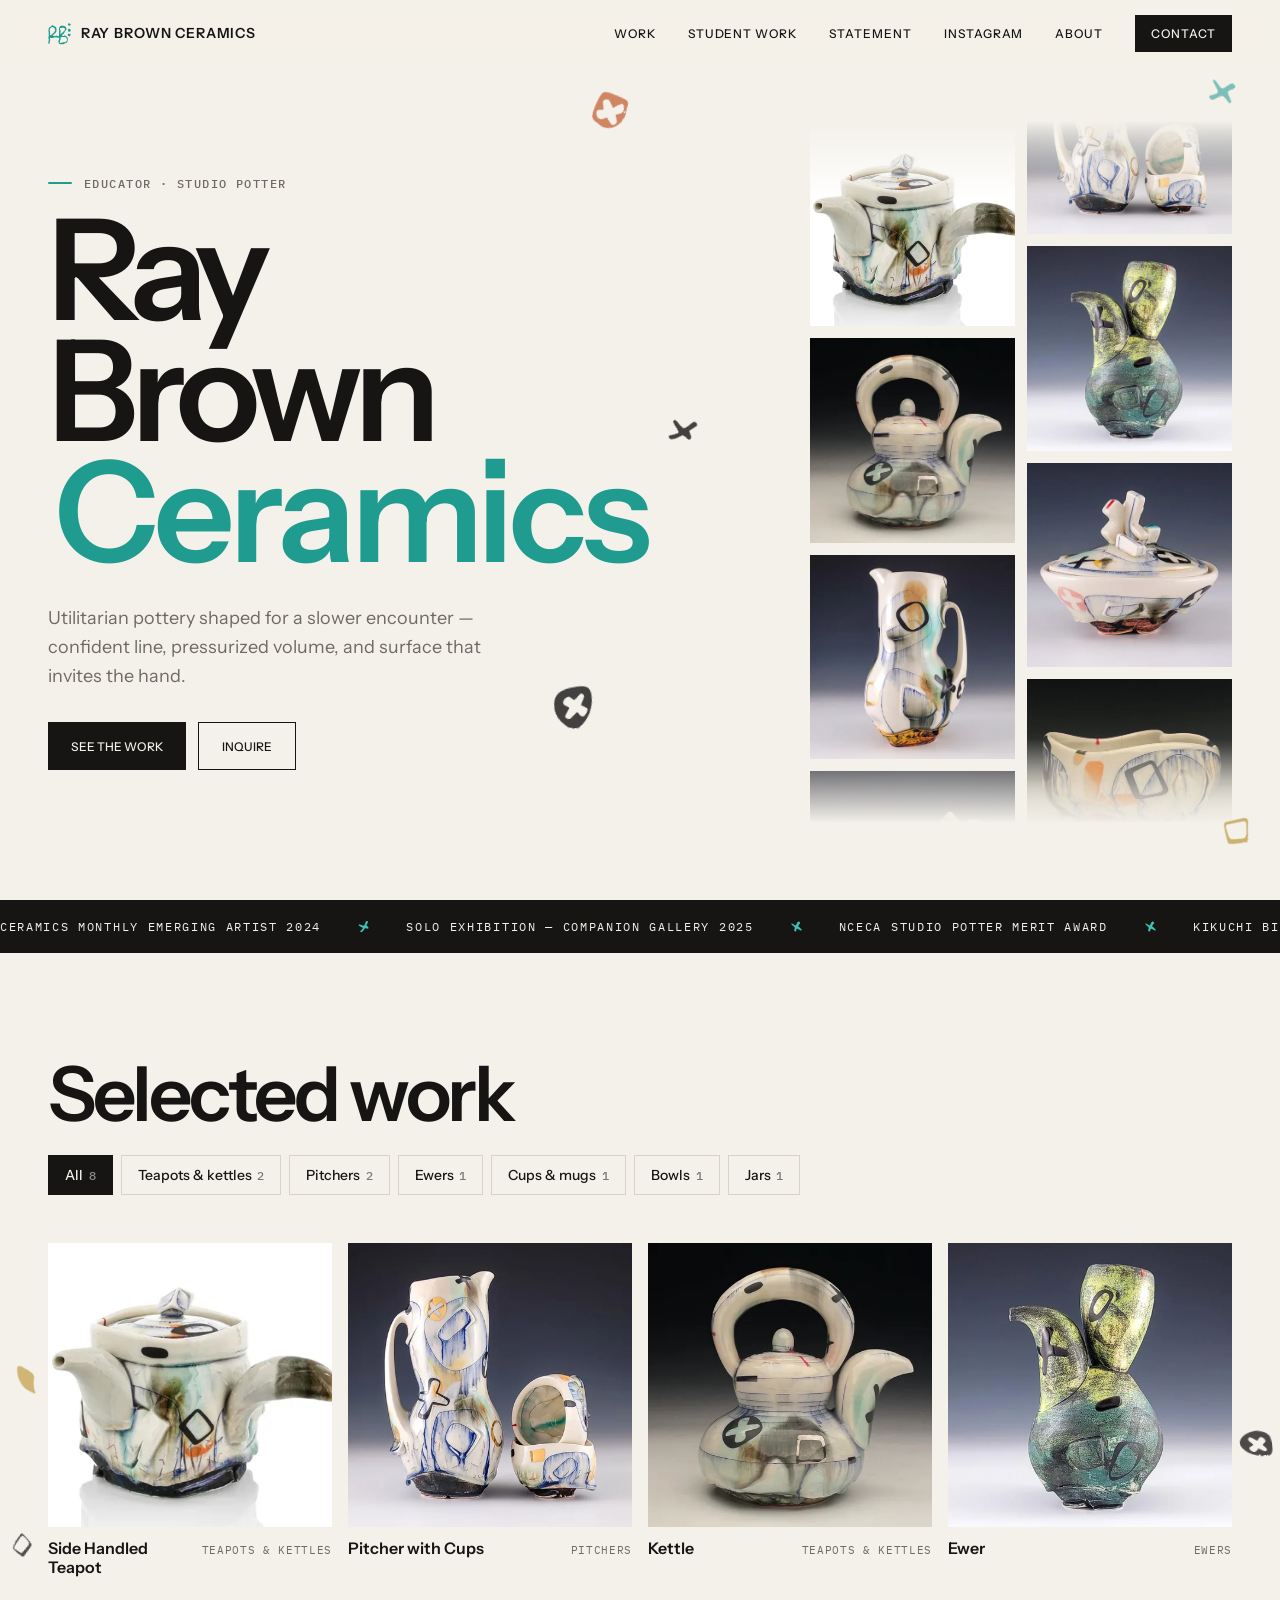
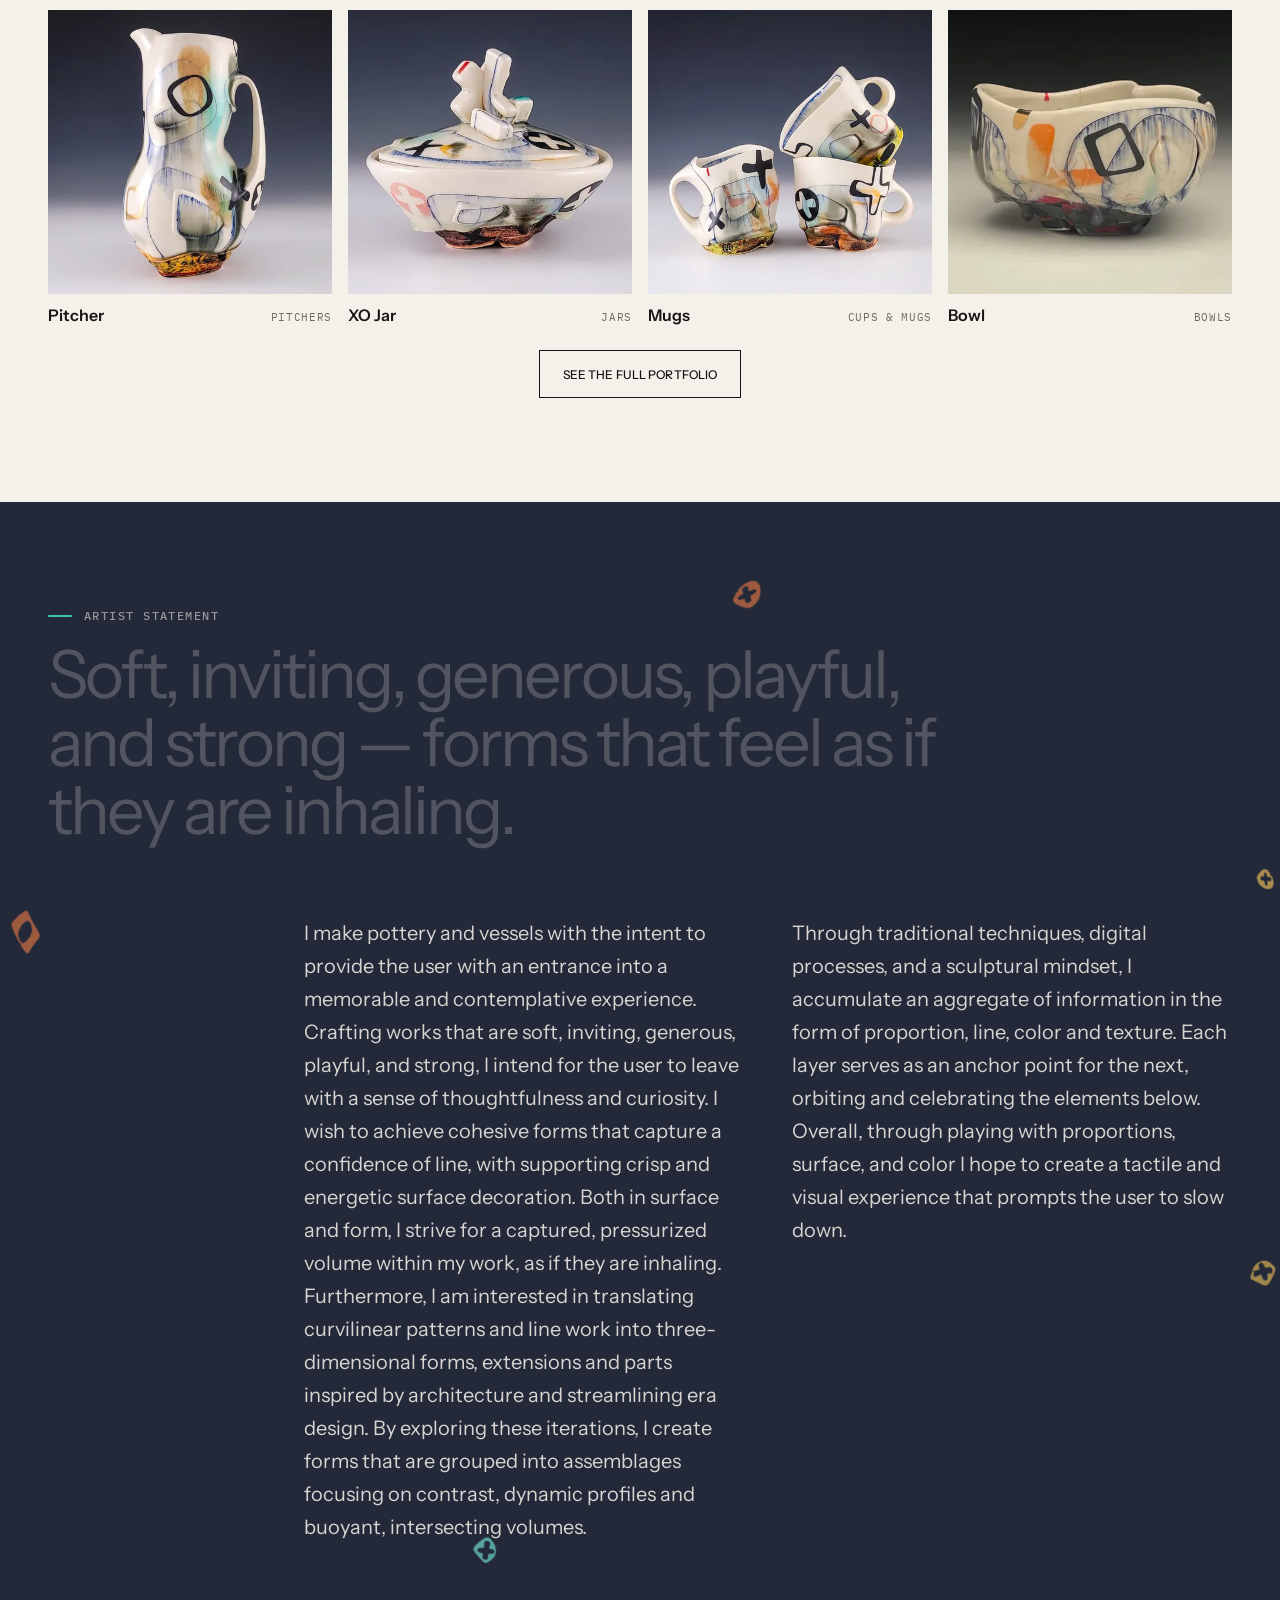
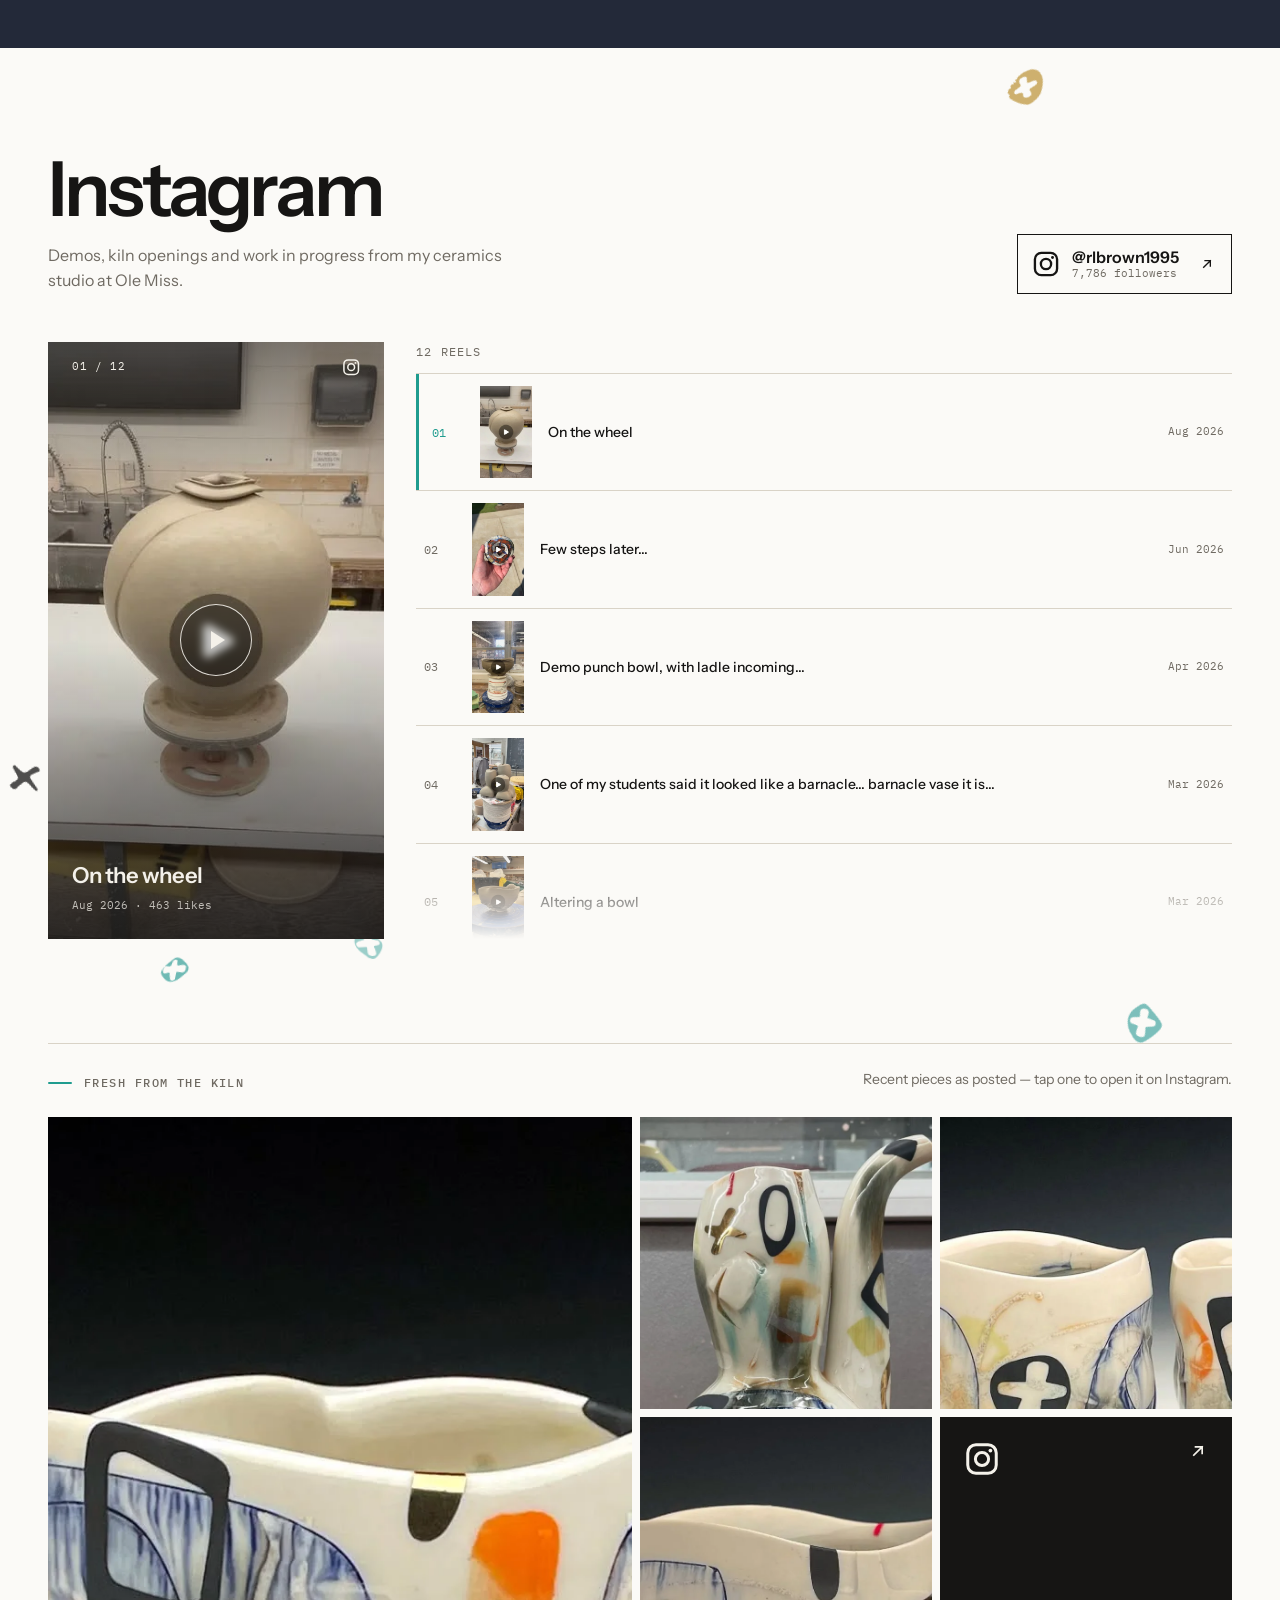
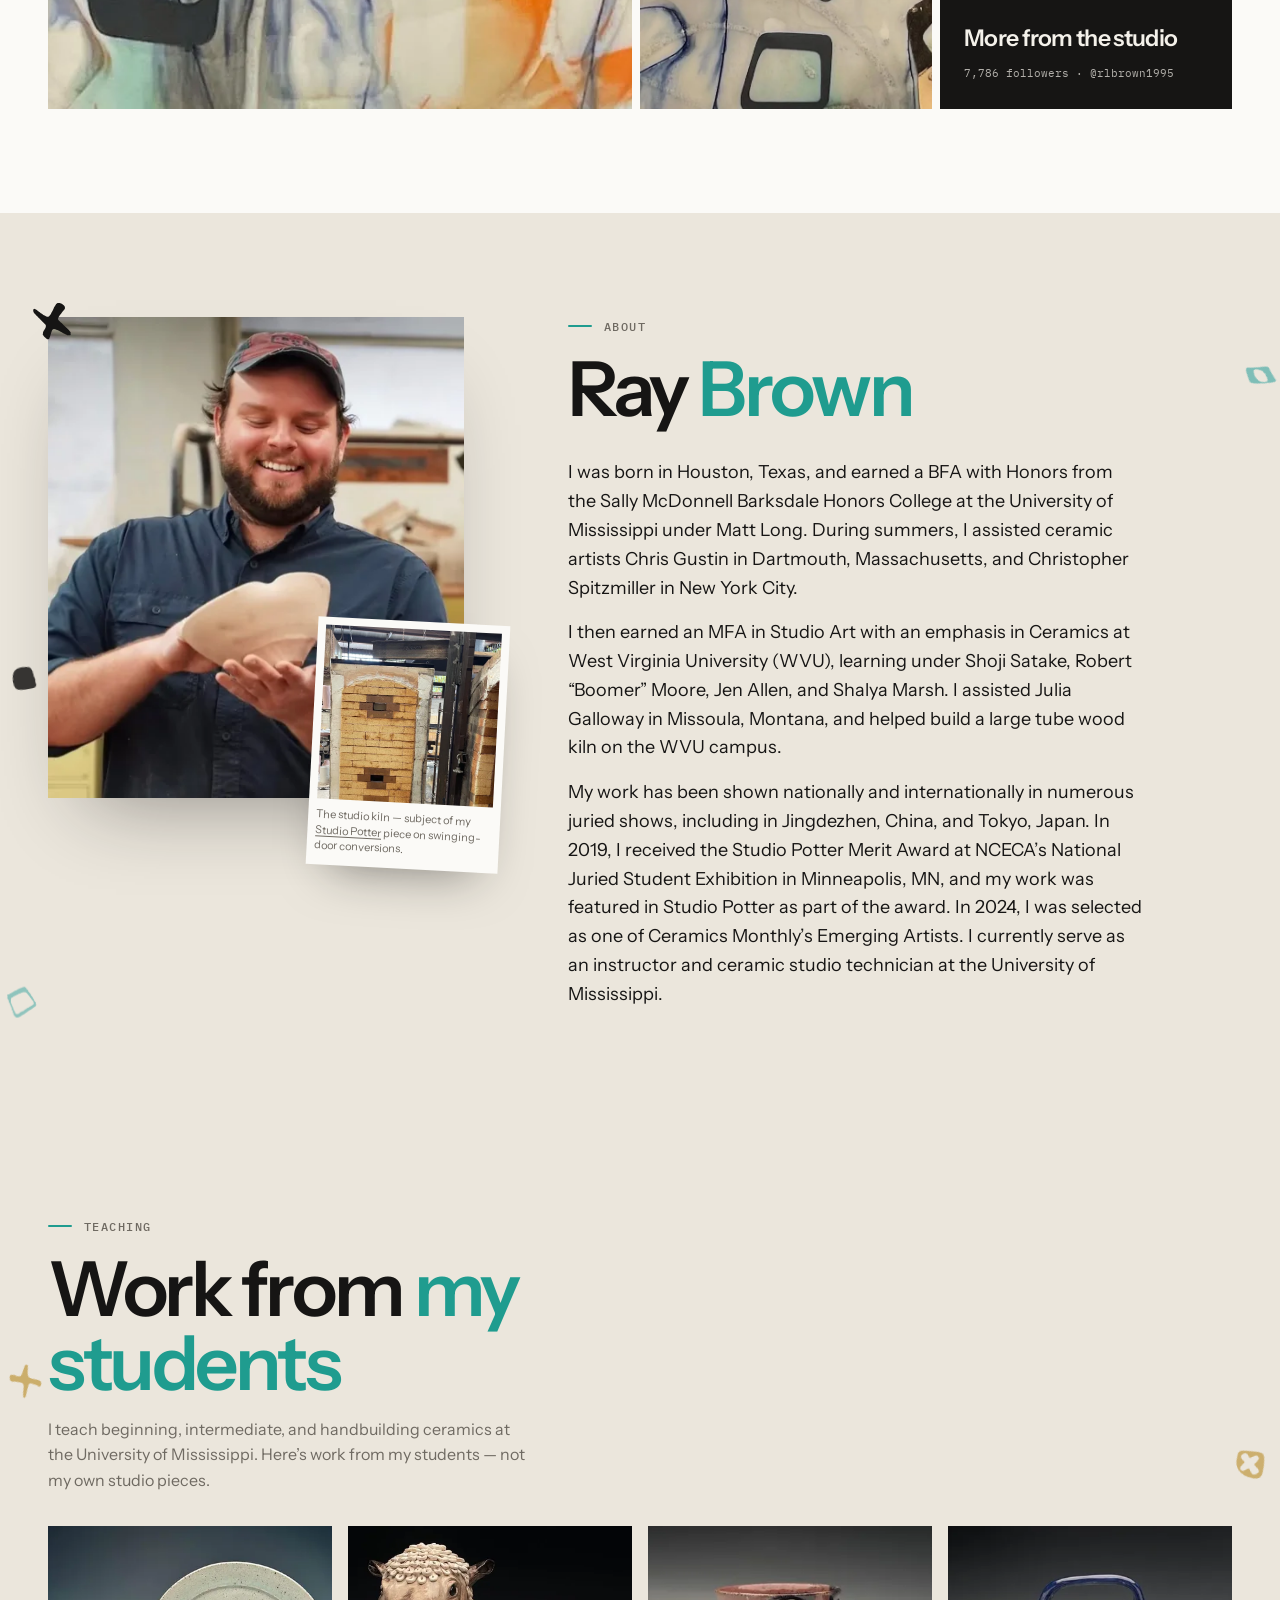
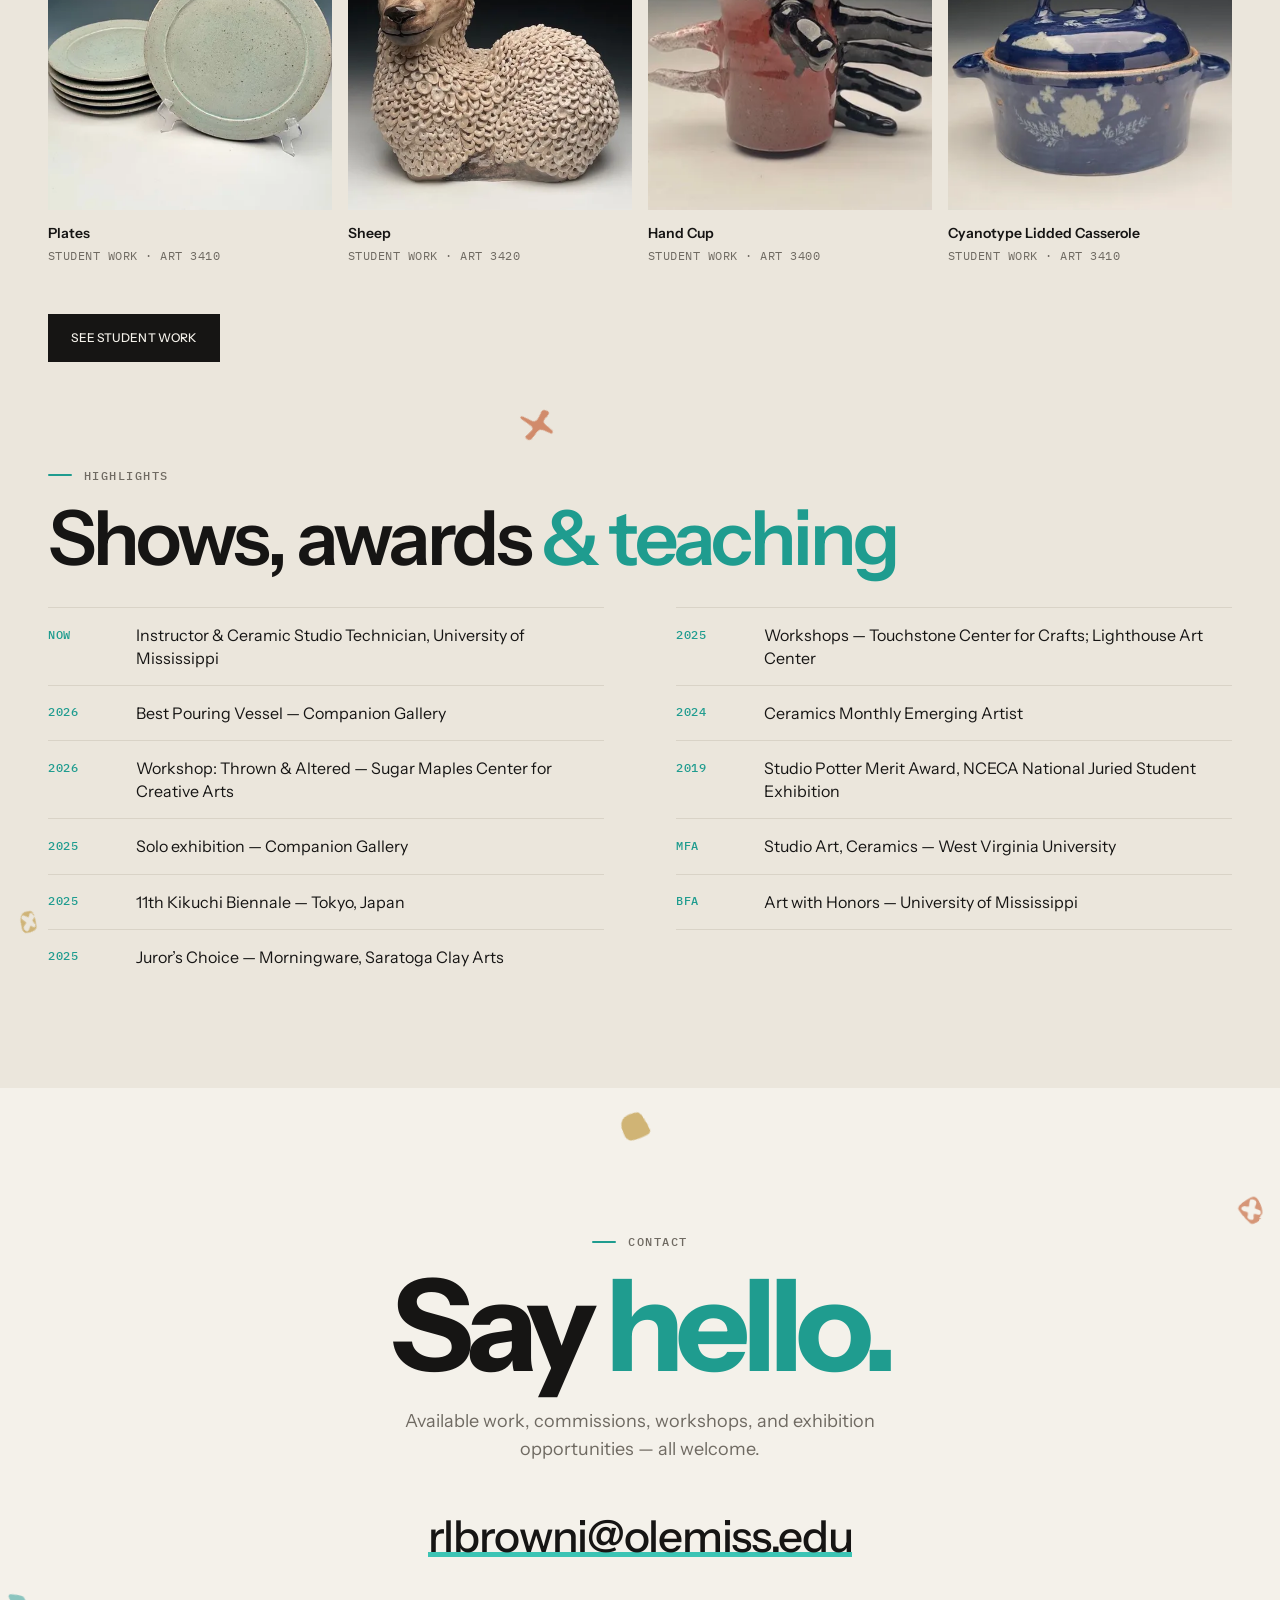
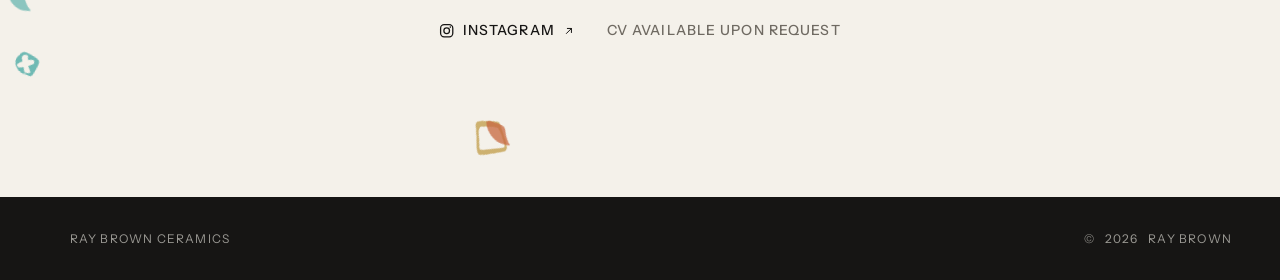
==== commit de346ae4: "Nav stamp a touch smaller" ====
--- a/index.html
+++ b/index.html
@@ -47,16 +47,16 @@
         setTimeout(done, 1200);
       })();
     </script>
-    <link rel="stylesheet" href="css/tokens.css?v=202610231518" />
-    <link rel="stylesheet" href="css/base.css?v=202610231518" />
-    <link rel="stylesheet" href="css/layout.css?v=202610231518" />
-    <link rel="stylesheet" href="css/hero.css?v=202610231518" />
-    <link rel="stylesheet" href="css/work.css?v=202610231518" />
-    <link rel="stylesheet" href="css/sections.css?v=202610231518" />
-    <link rel="stylesheet" href="css/studio.css?v=202610231518" />
-    <link rel="stylesheet" href="css/teaching.css?v=202610231518" />
-    <link rel="stylesheet" href="css/motion.css?v=202610231518" />
-    <link rel="stylesheet" href="css/mobile.css?v=202610231518" />
+    <link rel="stylesheet" href="css/tokens.css?v=202610231522" />
+    <link rel="stylesheet" href="css/base.css?v=202610231522" />
+    <link rel="stylesheet" href="css/layout.css?v=202610231522" />
+    <link rel="stylesheet" href="css/hero.css?v=202610231522" />
+    <link rel="stylesheet" href="css/work.css?v=202610231522" />
+    <link rel="stylesheet" href="css/sections.css?v=202610231522" />
+    <link rel="stylesheet" href="css/studio.css?v=202610231522" />
+    <link rel="stylesheet" href="css/teaching.css?v=202610231522" />
+    <link rel="stylesheet" href="css/motion.css?v=202610231522" />
+    <link rel="stylesheet" href="css/mobile.css?v=202610231522" />
   </head>
   <body>
 
--- a/css/layout.css
+++ b/css/layout.css
@@ -276,8 +276,8 @@
 
 /* Ray's RB stamp, traced from a real impression */
 .brand .brand-stamp {
-  width: 1.75rem;
-  height: 1.65rem;
+  width: 1.45rem;
+  height: 1.36rem;
   font-size: inherit;
 }
 
